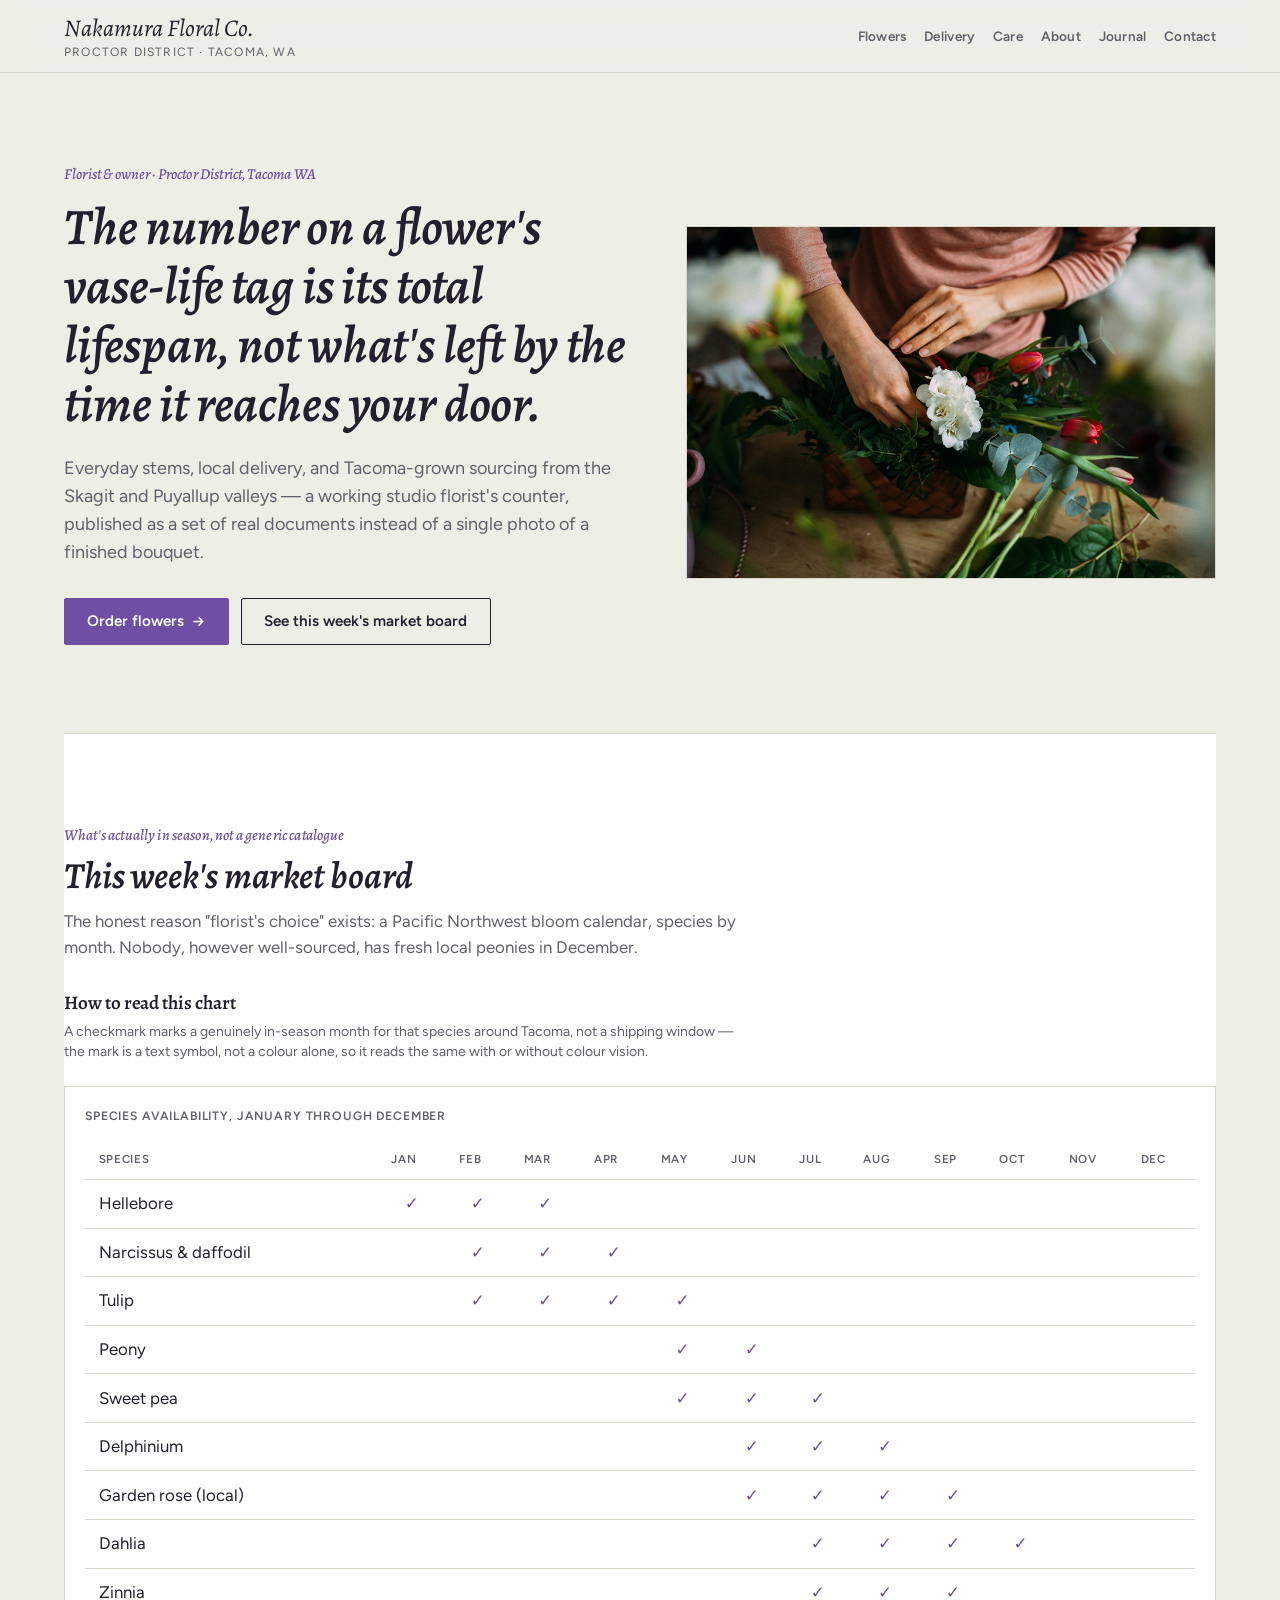
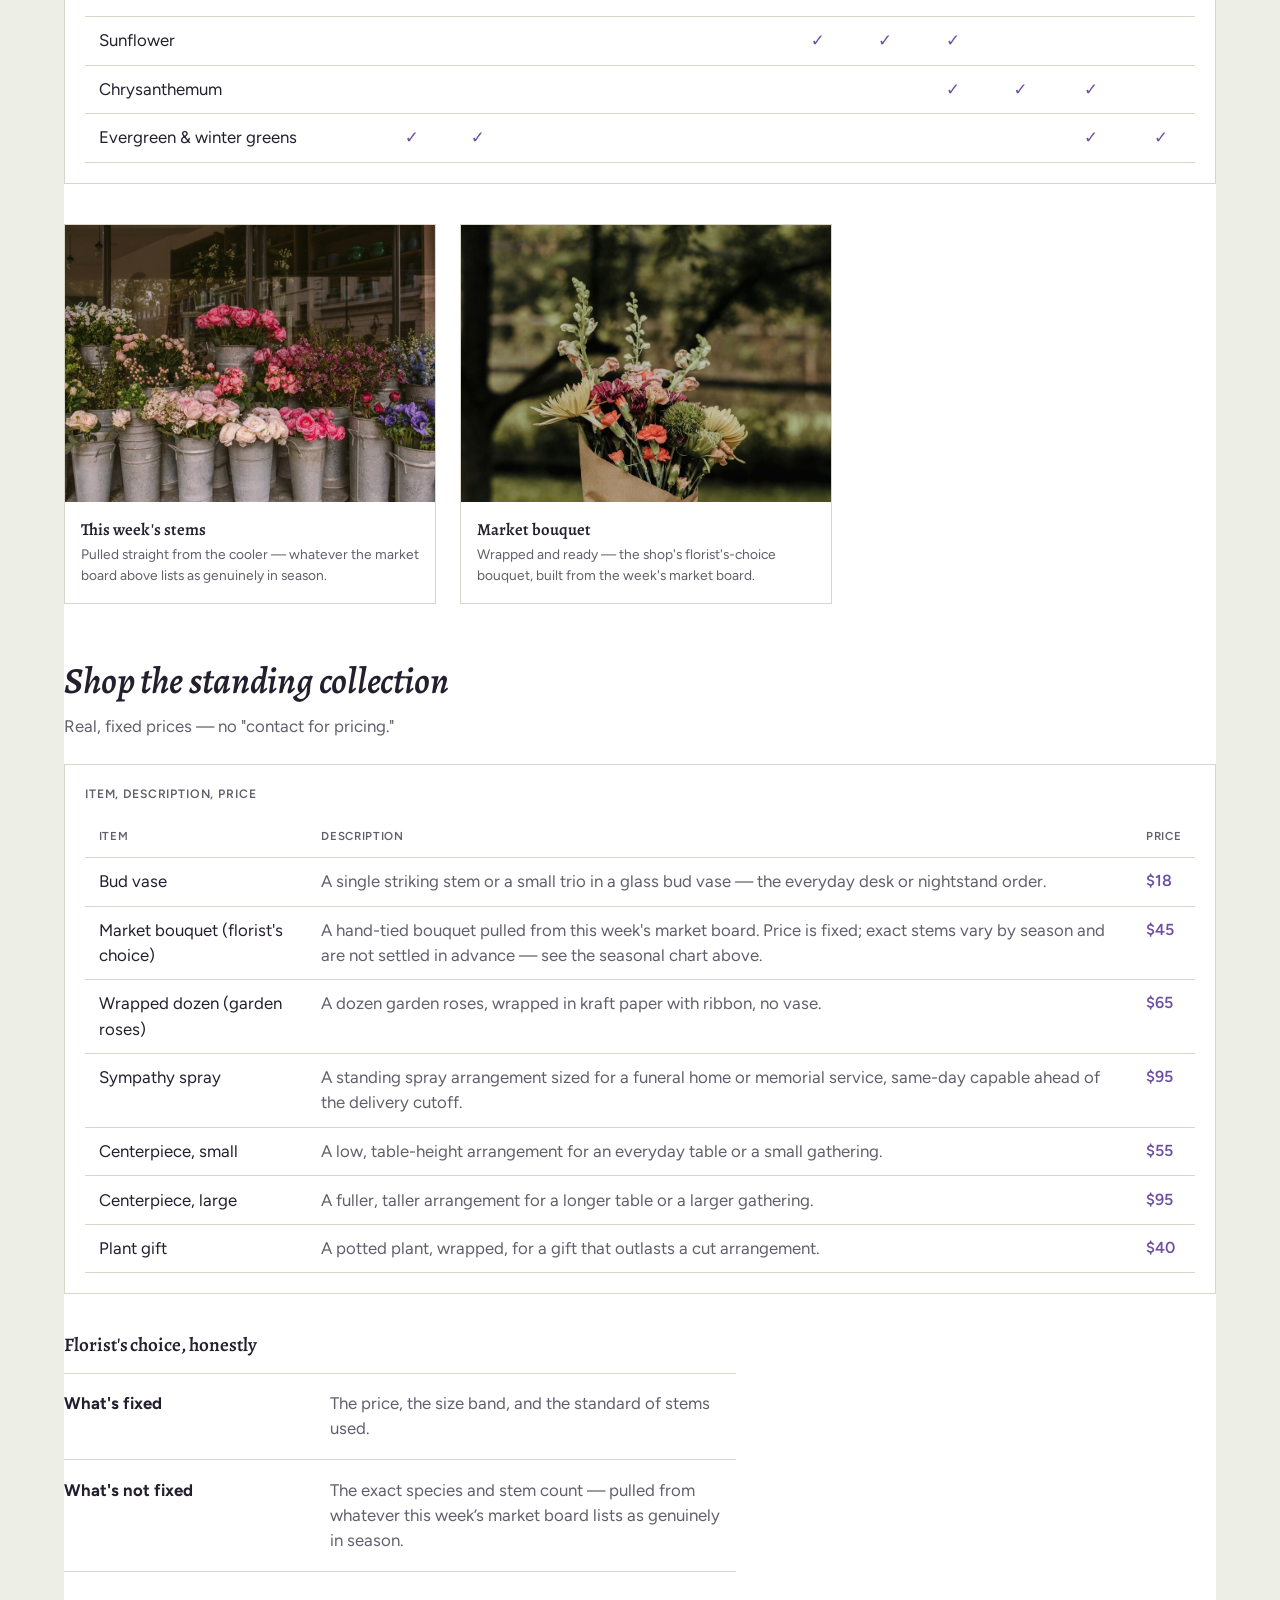
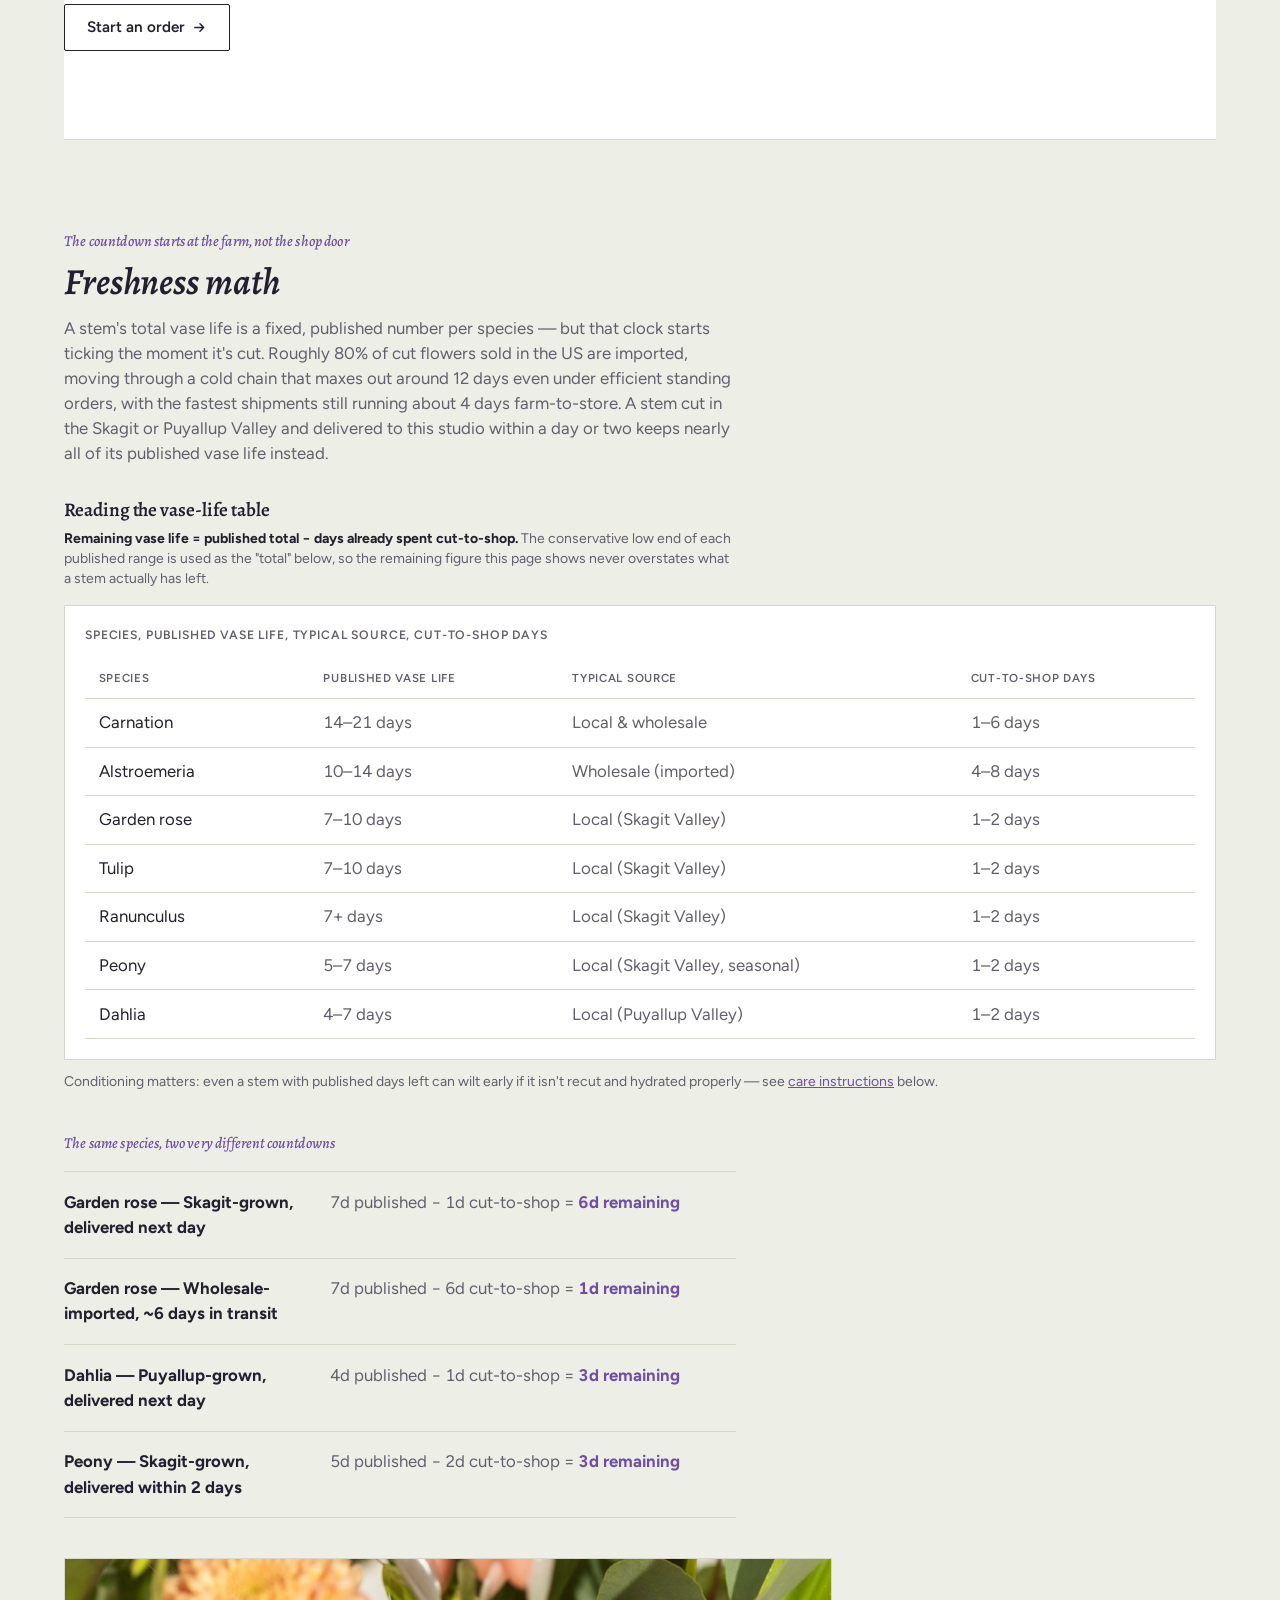
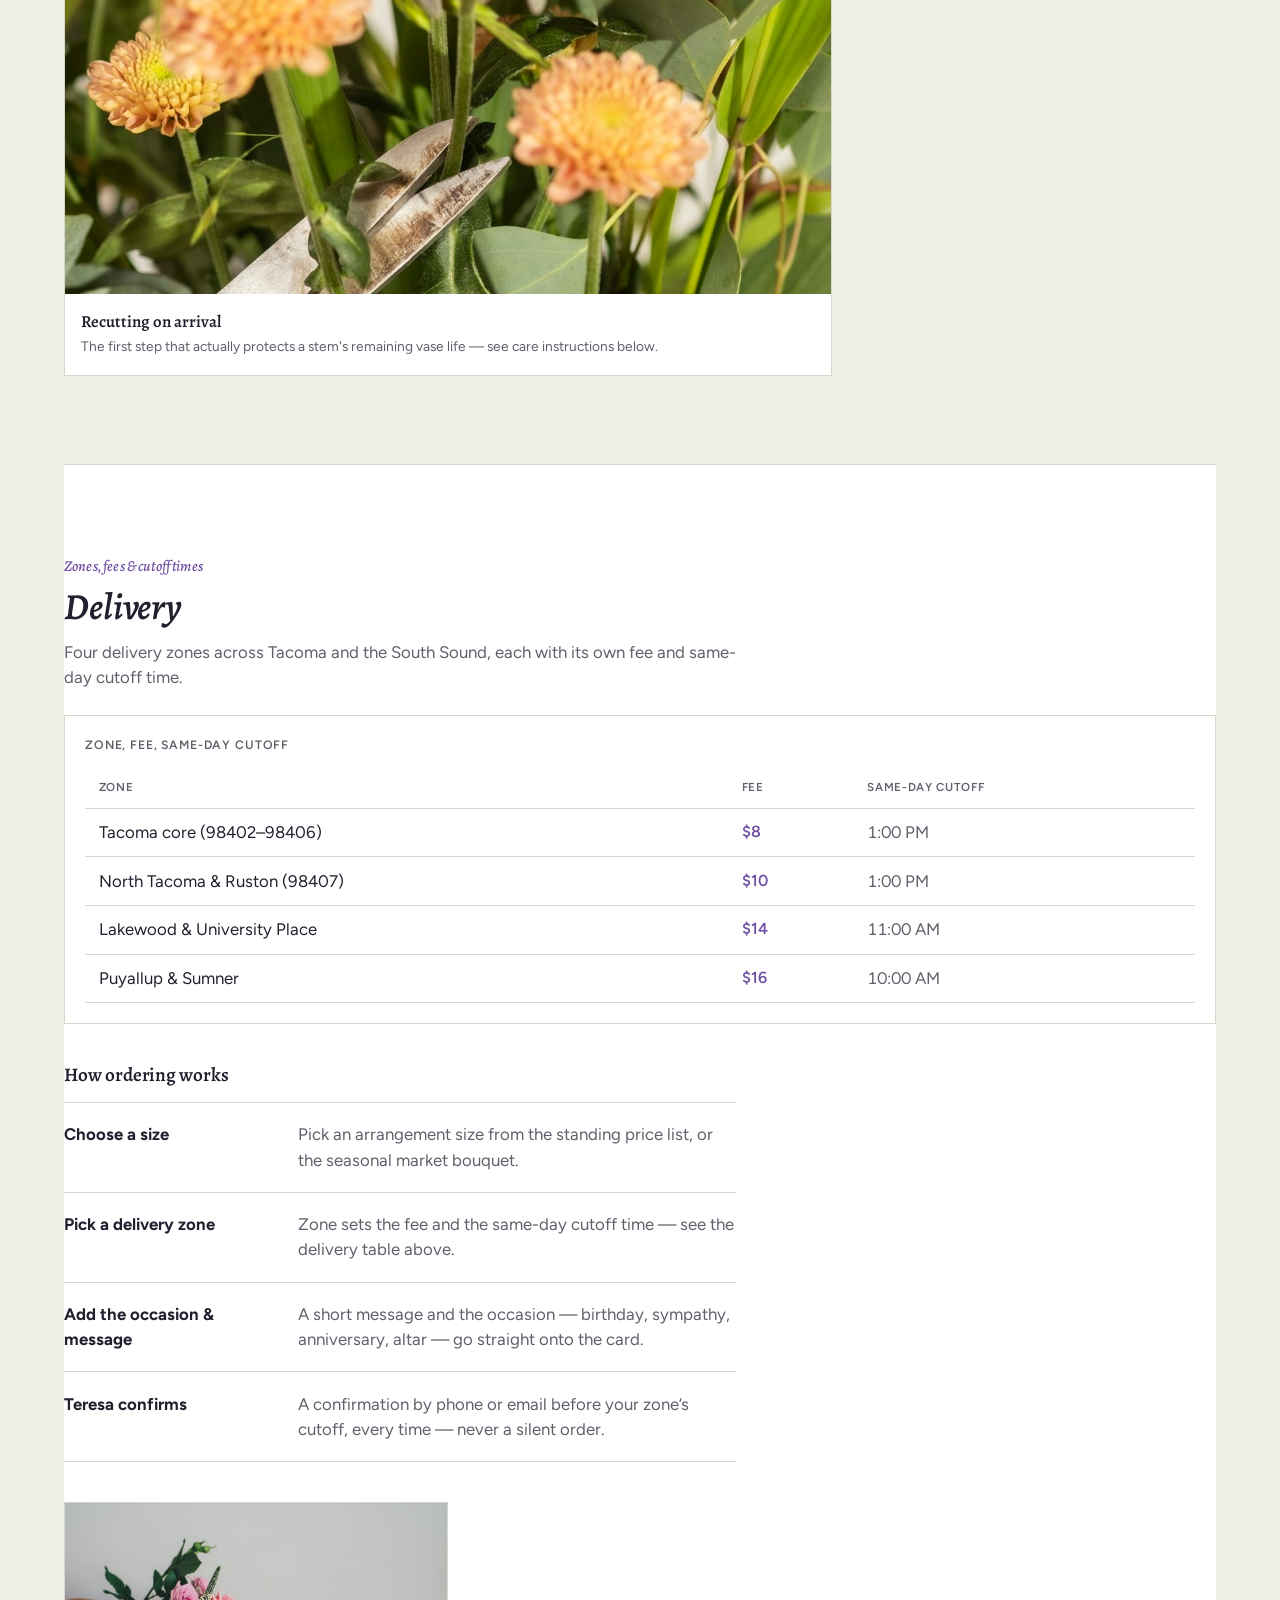
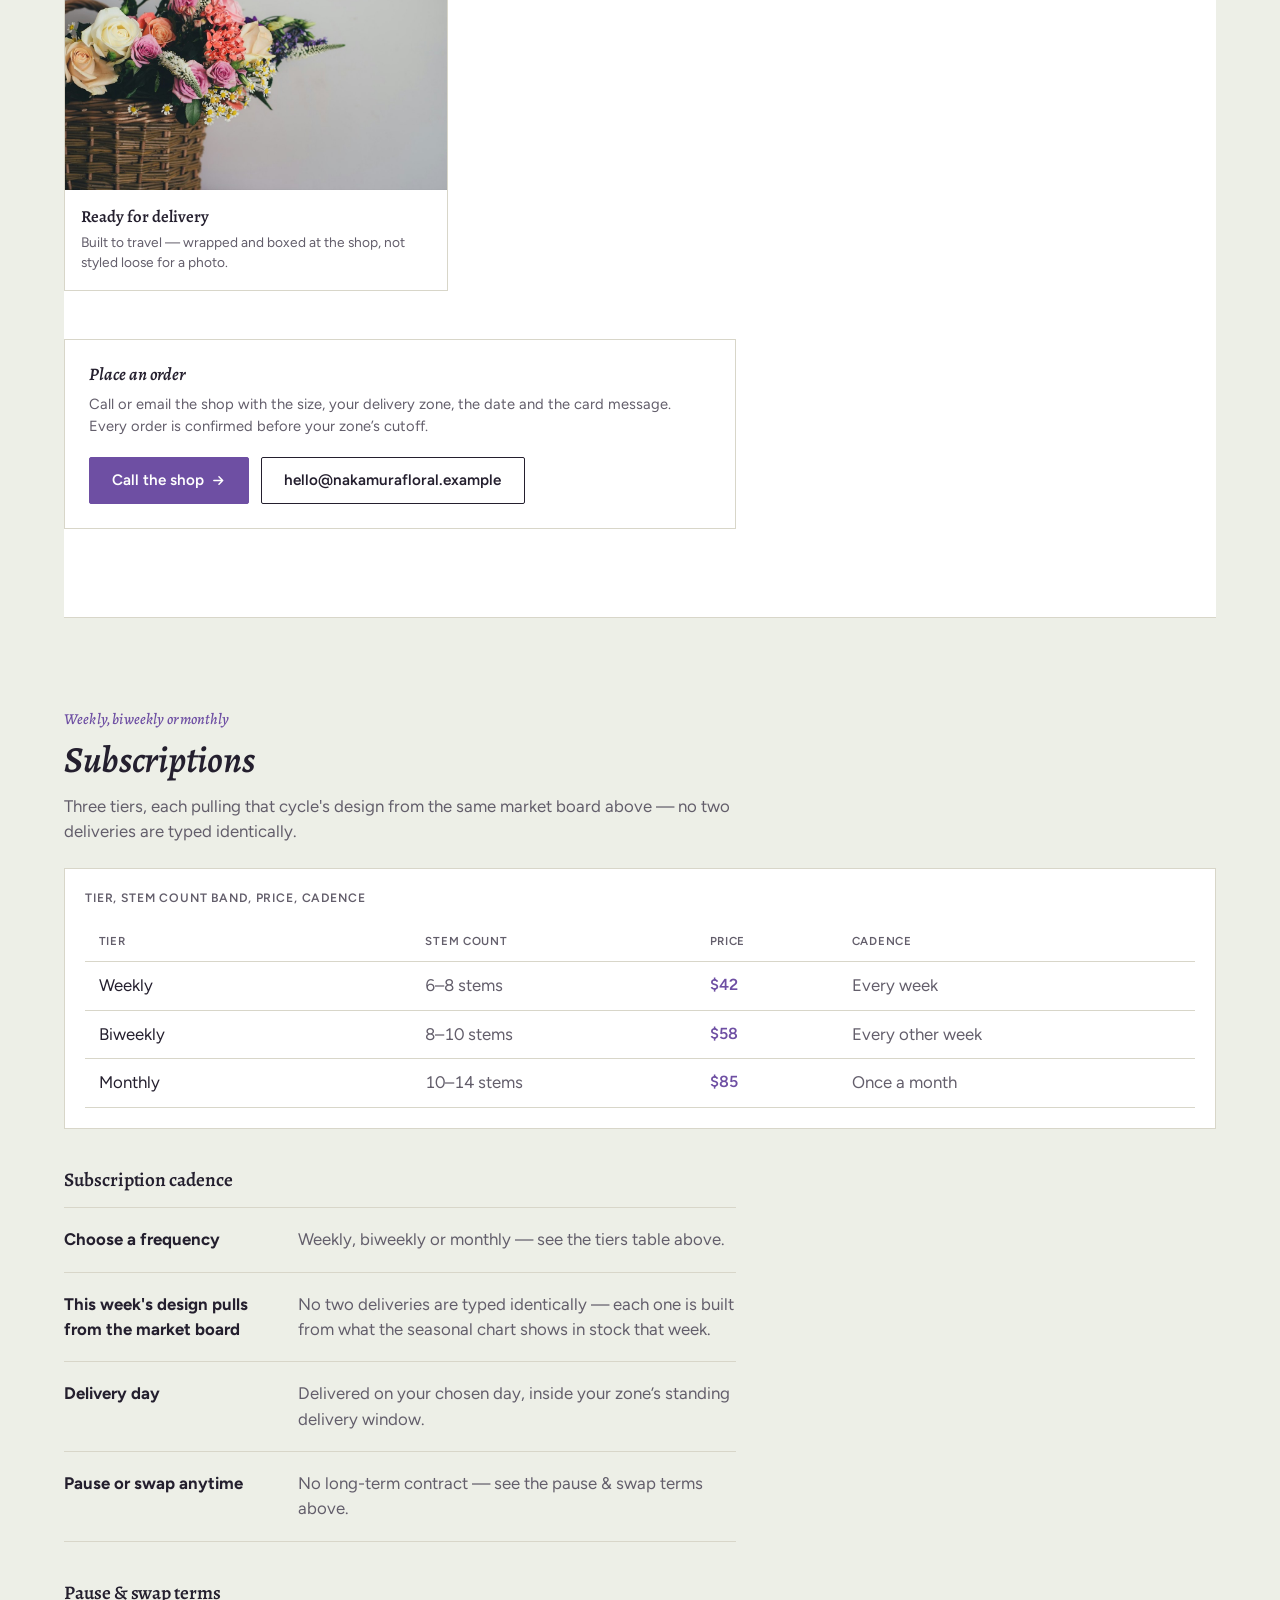
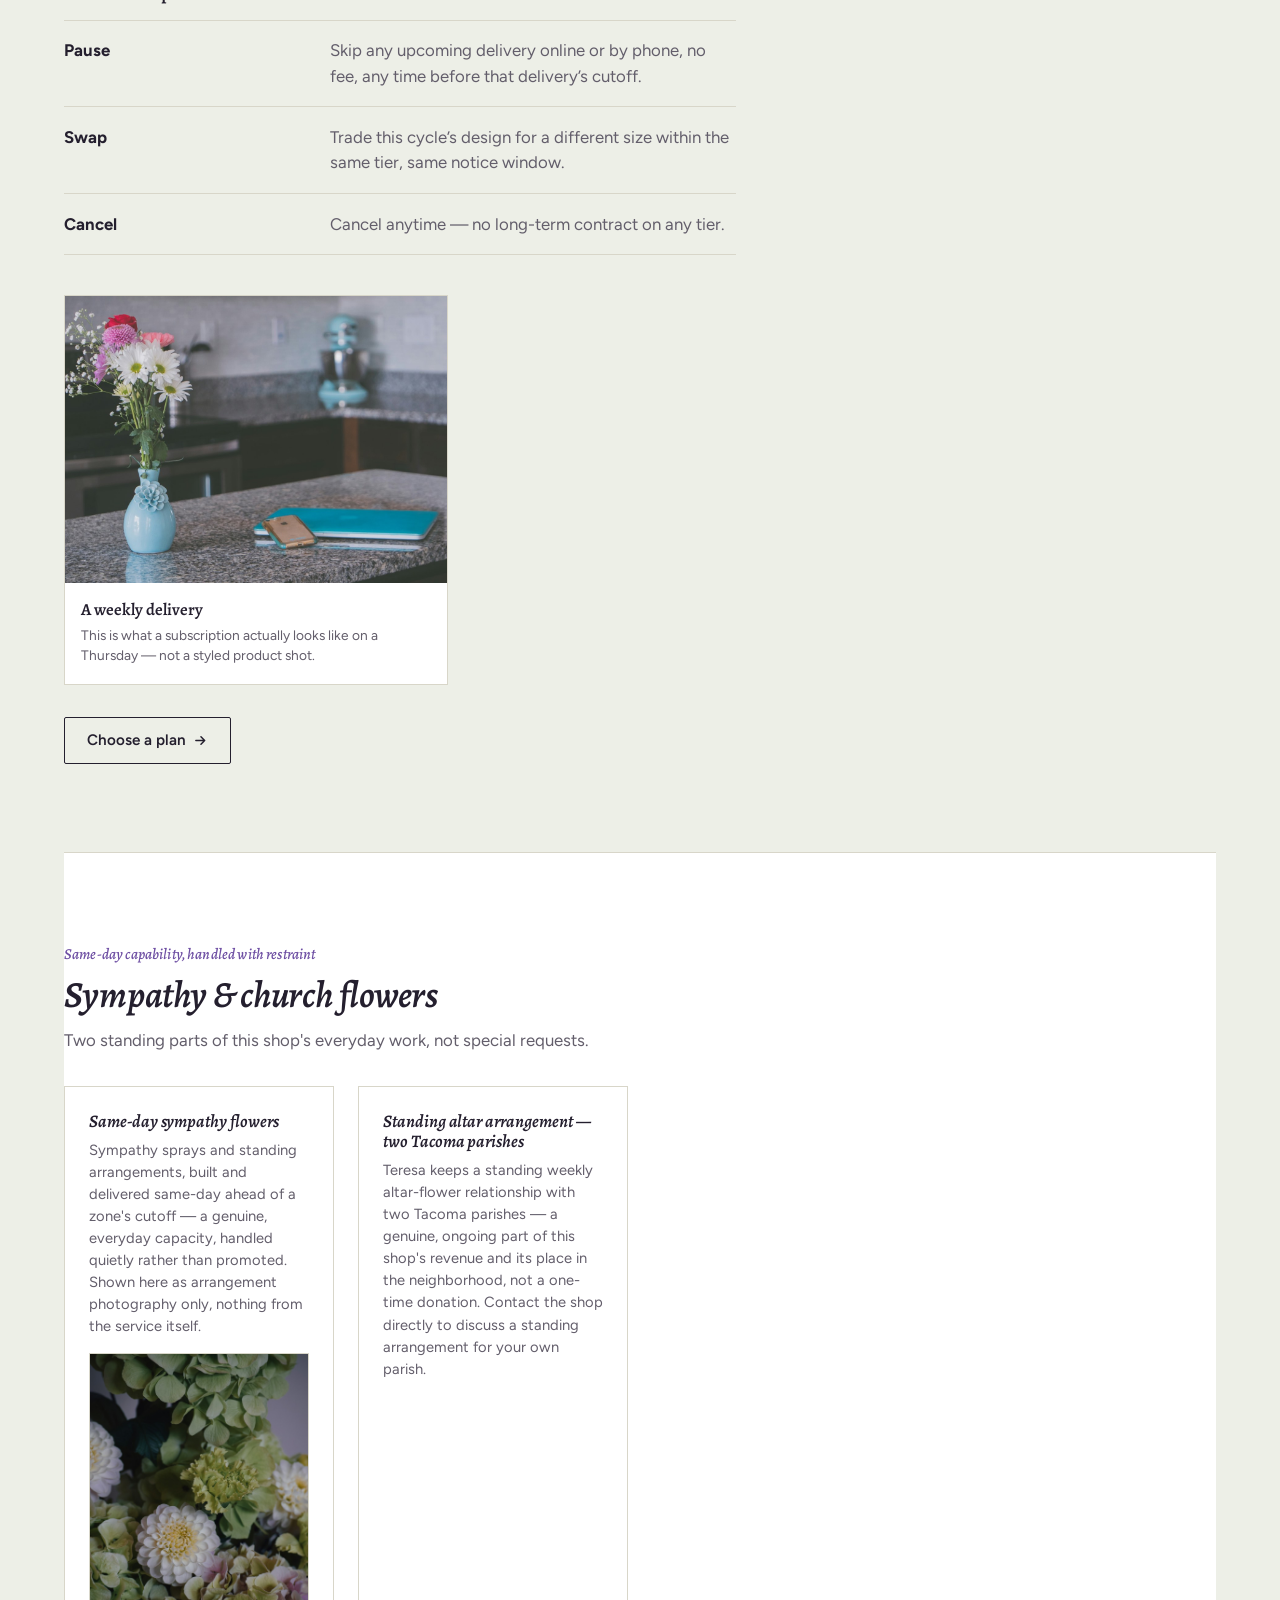
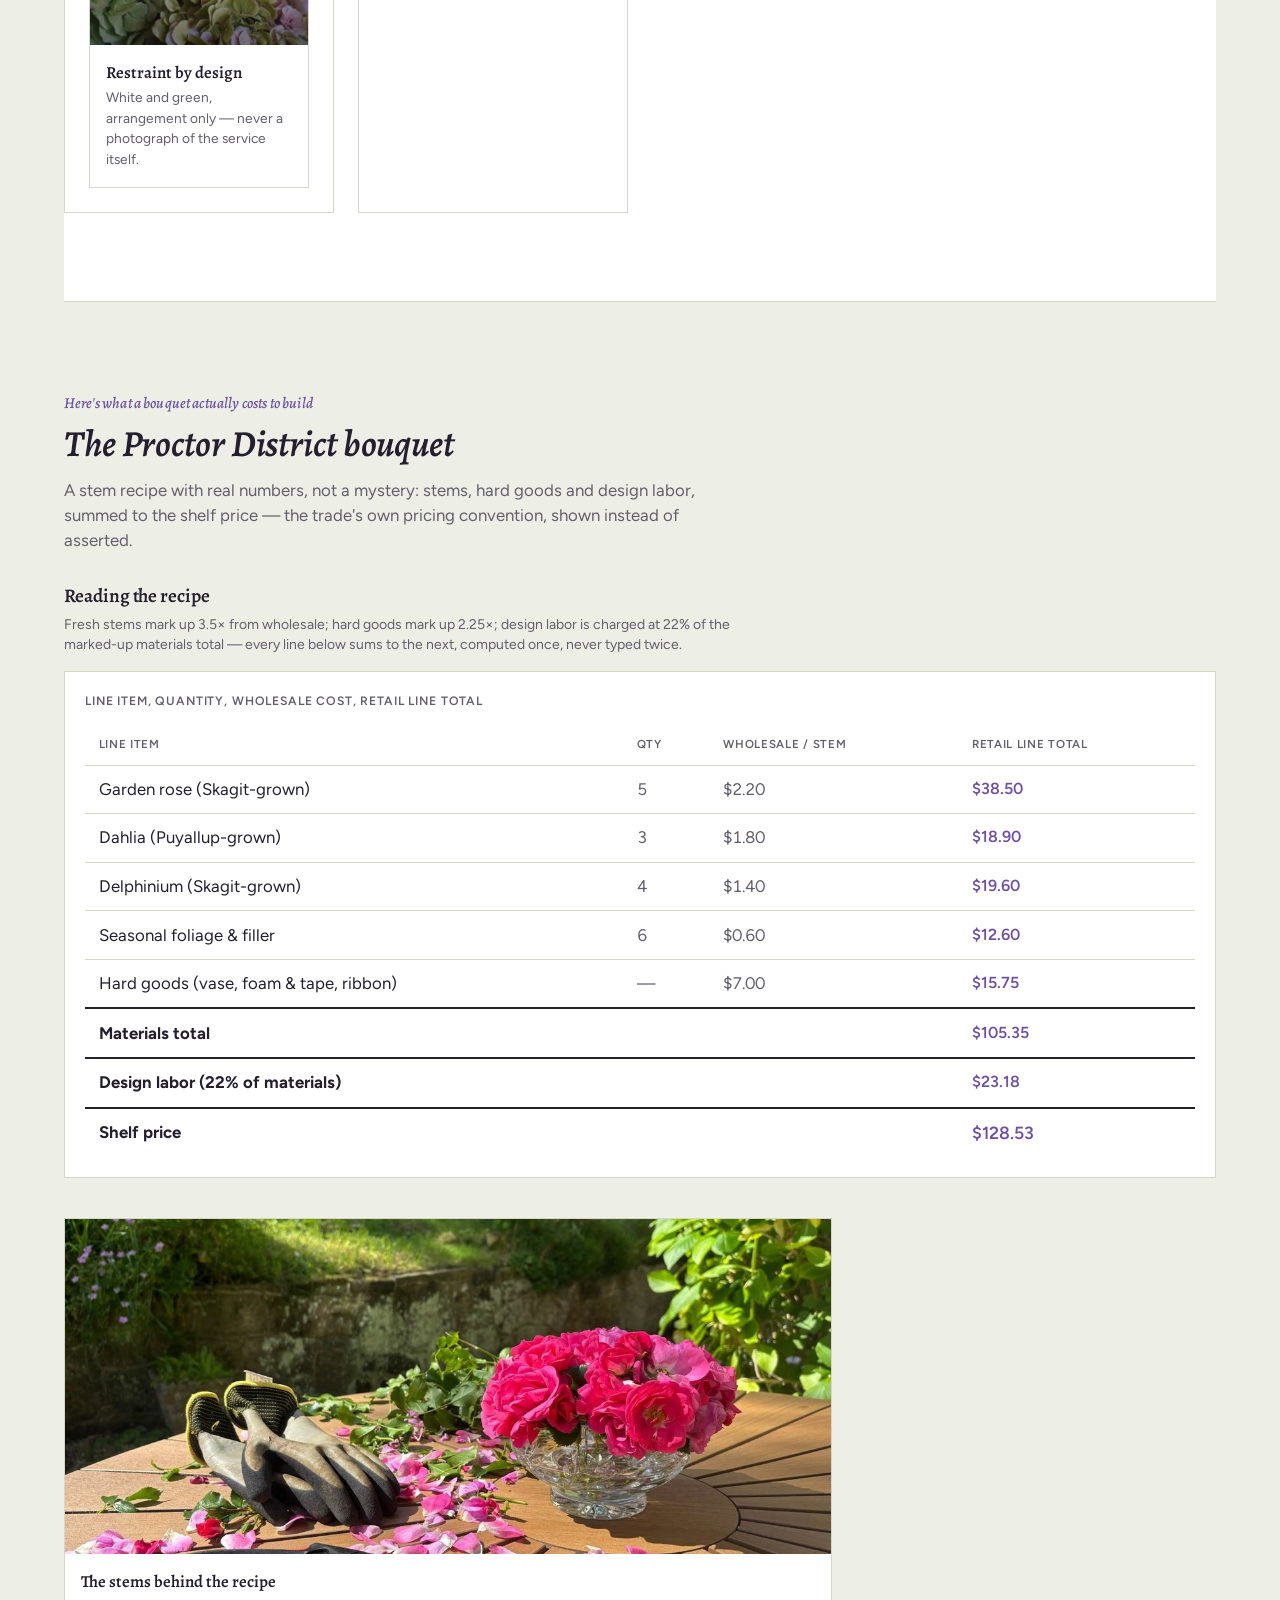
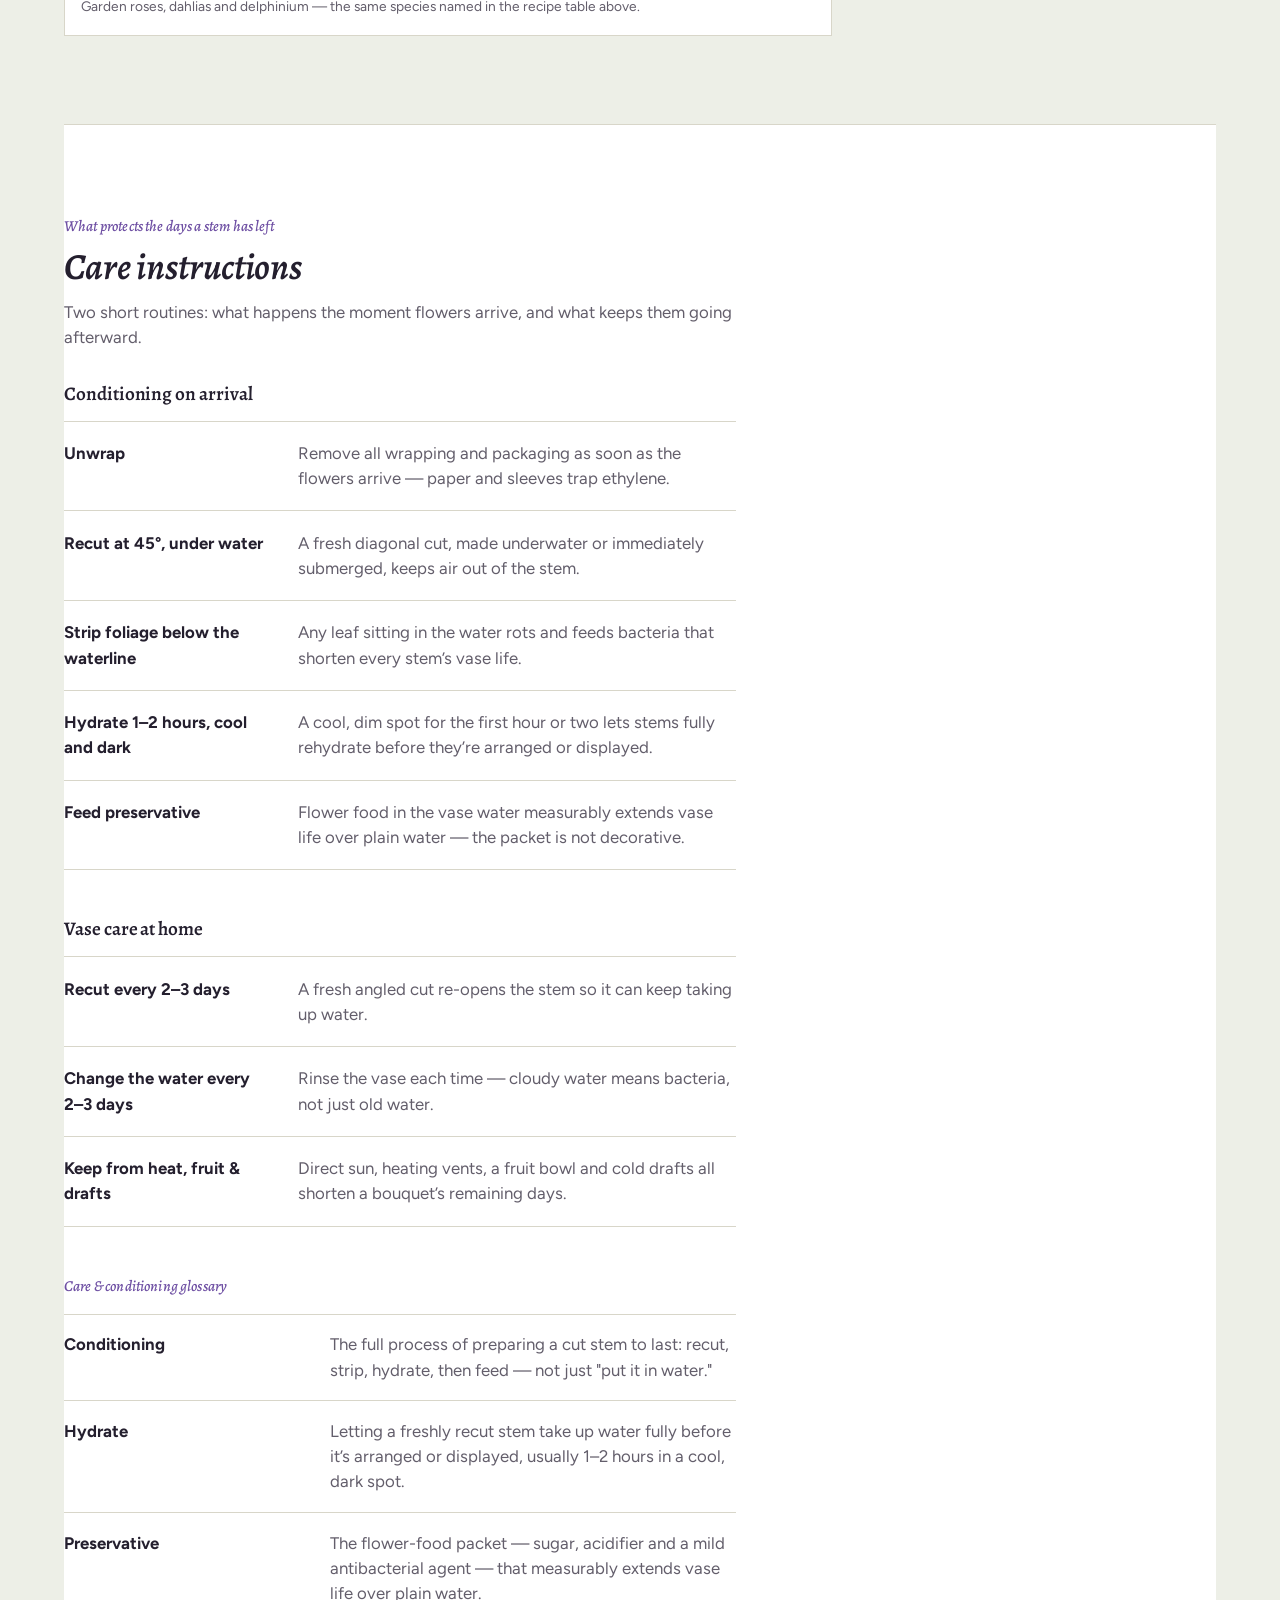
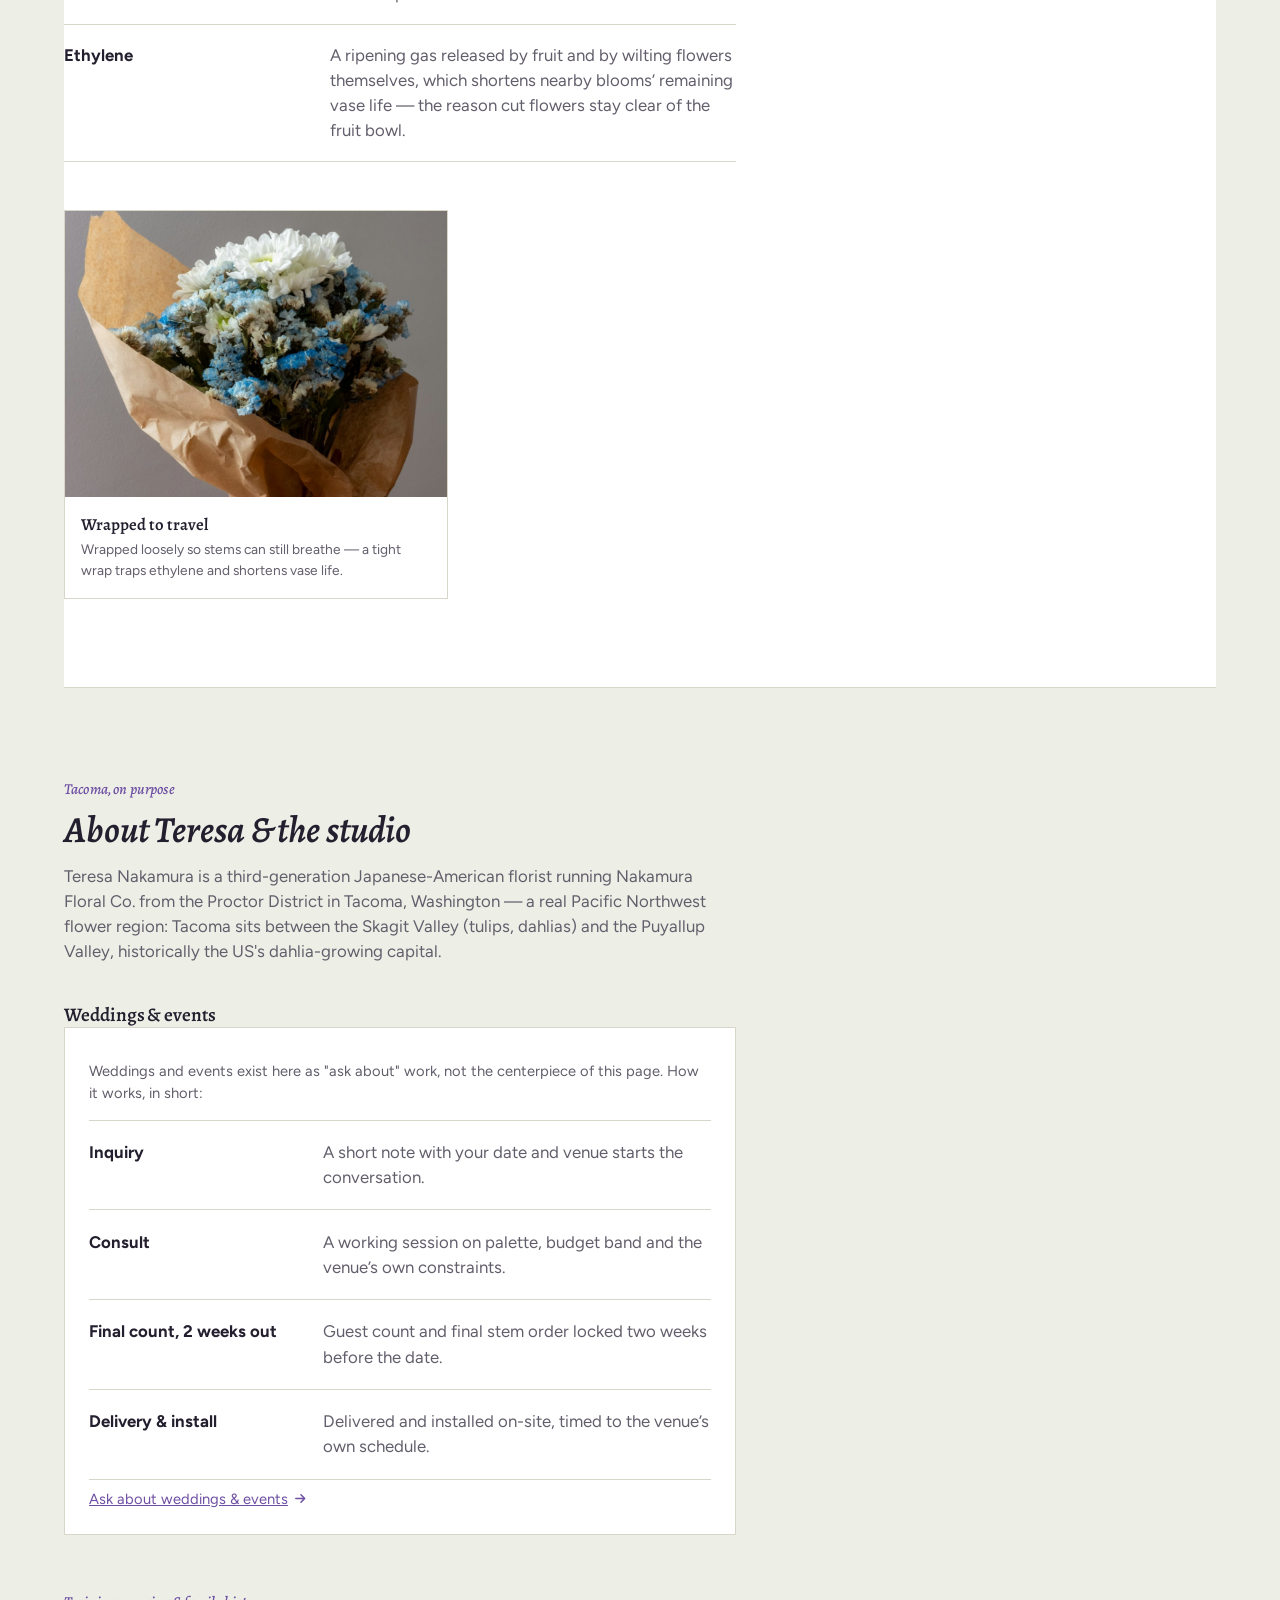
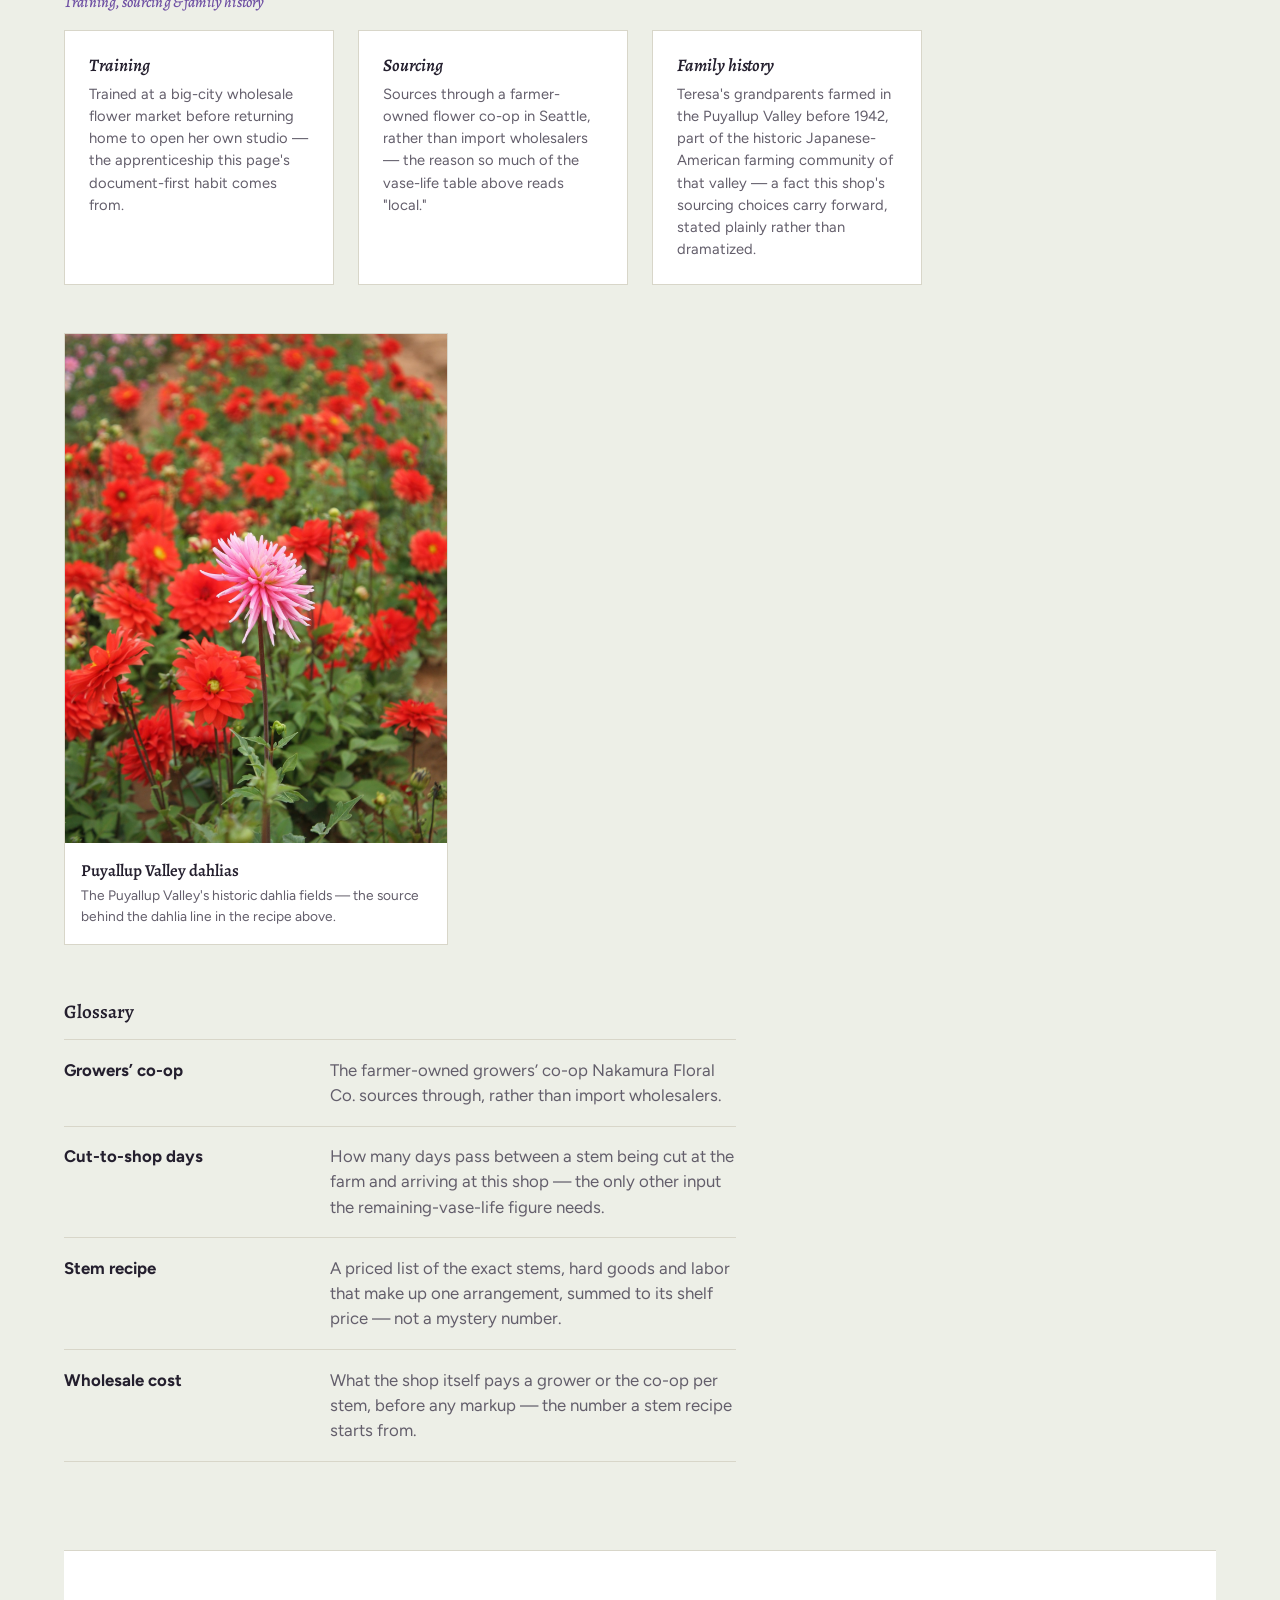
==== index.html @ 95a03342 "Hand-Tied HTML edition 1.0.0 Co-Authored-By: Claude Sonnet 5.5 <noreply@anthropic.com> Claude-Sessio" ====
<!DOCTYPE html><html lang="en"> <head><meta charset="utf-8"><meta name="viewport" content="width=device-width, initial-scale=1, viewport-fit=cover"><meta name="theme-color" content="#241F2E"><title>Nakamura Floral Co. — everyday florist, Proctor District, Tacoma WA</title><meta name="description" content="A Tacoma florist publishing the vase-life math and the stem-recipe pricing most shops keep behind the counter — market bouquets, subscriptions, sympathy and same-day local delivery. Skagit &#38; Puyallup grown."><link rel="canonical" href="https://example.com/"><meta name="robots" content="index, follow"><meta name="author" content="Teresa Nakamura"><!-- Open Graph --><meta property="og:title" content="Nakamura Floral Co. — everyday florist, Proctor District, Tacoma WA"><meta property="og:description" content="A Tacoma florist publishing the vase-life math and the stem-recipe pricing most shops keep behind the counter — market bouquets, subscriptions, sympathy and same-day local delivery. Skagit &#38; Puyallup grown."><meta property="og:url" content="https://example.com/"><meta property="og:type" content="website"><meta property="og:site_name" content="Nakamura Floral Co."><meta property="og:locale" content="en_US"><meta property="og:image" content="https://example.com/og-image.png"><meta property="og:image:type" content="image/png"><meta property="og:image:width" content="1200"><meta property="og:image:height" content="630"><meta property="og:image:alt" content="Nakamura Floral Co. — the vase-life math and stem-recipe pricing behind a real bouquet."><!-- Twitter / X --><meta name="twitter:card" content="summary_large_image"><meta name="twitter:title" content="Nakamura Floral Co. — everyday florist, Proctor District, Tacoma WA"><meta name="twitter:description" content="A Tacoma florist publishing the vase-life math and the stem-recipe pricing most shops keep behind the counter — market bouquets, subscriptions, sympathy and same-day local delivery. Skagit &#38; Puyallup grown."><meta name="twitter:image" content="https://example.com/og-image.png"><meta name="twitter:image:alt" content="Nakamura Floral Co. — the vase-life math and stem-recipe pricing behind a real bouquet."><link rel="icon" href="./favicon.svg" type="image/svg+xml"><link rel="alternate icon" href="./favicon.ico"><link rel="apple-touch-icon" href="./favicon.svg"><script type="application/ld+json">{"@context":"https://schema.org","@type":"WebSite","url":"https://example.com/","name":"Nakamura Floral Co.","description":"A Tacoma florist publishing the vase-life math and the stem-recipe pricing most shops keep behind the counter — market bouquets, subscriptions, sympathy and same-day local delivery. Skagit & Puyallup grown."}</script><script type="application/ld+json">{"@context":"https://schema.org","@type":"Florist","name":"Nakamura Floral Co.","image":"https://example.com/images/hero-florist-arranging-flowers.jpg","url":"https://example.com/","telephone":"(253) 555-0148","email":"hello@nakamurafloral.example","address":{"@type":"PostalAddress","streetAddress":"2451 N Proctor St","addressLocality":"Tacoma","addressRegion":"WA","postalCode":"98407","addressCountry":"US"},"geo":{"@type":"GeoCoordinates","latitude":47.2879,"longitude":-122.489},"openingHoursSpecification":[{"@type":"OpeningHoursSpecification","dayOfWeek":["Tuesday","Wednesday","Thursday","Friday"],"opens":"09:00","closes":"18:00"},{"@type":"OpeningHoursSpecification","dayOfWeek":["Saturday"],"opens":"09:00","closes":"16:00"}]}</script><!-- The home page adds Florist + Product/Offer + Service schema here. --><script type="application/ld+json">{"@context":"https://schema.org","@type":"Product","name":"Bud vase","description":"A single striking stem or a small trio in a glass bud vase — the everyday desk or nightstand order.","offers":{"@type":"Offer","price":"18.00","priceCurrency":"USD","availability":"https://schema.org/InStock","seller":{"@type":"Florist","name":"Nakamura Floral Co."}}}</script><script type="application/ld+json">{"@context":"https://schema.org","@type":"Product","name":"Market bouquet (florist's choice)","description":"A hand-tied bouquet pulled from this week's market board. Price is fixed; exact stems vary by season and are not settled in advance — see the seasonal chart above.","offers":{"@type":"Offer","price":"45.00","priceCurrency":"USD","availability":"https://schema.org/InStock","seller":{"@type":"Florist","name":"Nakamura Floral Co."}}}</script><script type="application/ld+json">{"@context":"https://schema.org","@type":"Product","name":"Wrapped dozen (garden roses)","description":"A dozen garden roses, wrapped in kraft paper with ribbon, no vase.","offers":{"@type":"Offer","price":"65.00","priceCurrency":"USD","availability":"https://schema.org/InStock","seller":{"@type":"Florist","name":"Nakamura Floral Co."}}}</script><script type="application/ld+json">{"@context":"https://schema.org","@type":"Product","name":"Sympathy spray","description":"A standing spray arrangement sized for a funeral home or memorial service, same-day capable ahead of the delivery cutoff.","offers":{"@type":"Offer","price":"95.00","priceCurrency":"USD","availability":"https://schema.org/InStock","seller":{"@type":"Florist","name":"Nakamura Floral Co."}}}</script><script type="application/ld+json">{"@context":"https://schema.org","@type":"Product","name":"Centerpiece, small","description":"A low, table-height arrangement for an everyday table or a small gathering.","offers":{"@type":"Offer","price":"55.00","priceCurrency":"USD","availability":"https://schema.org/InStock","seller":{"@type":"Florist","name":"Nakamura Floral Co."}}}</script><script type="application/ld+json">{"@context":"https://schema.org","@type":"Product","name":"Centerpiece, large","description":"A fuller, taller arrangement for a longer table or a larger gathering.","offers":{"@type":"Offer","price":"95.00","priceCurrency":"USD","availability":"https://schema.org/InStock","seller":{"@type":"Florist","name":"Nakamura Floral Co."}}}</script><script type="application/ld+json">{"@context":"https://schema.org","@type":"Product","name":"Plant gift","description":"A potted plant, wrapped, for a gift that outlasts a cut arrangement.","offers":{"@type":"Offer","price":"40.00","priceCurrency":"USD","availability":"https://schema.org/InStock","seller":{"@type":"Florist","name":"Nakamura Floral Co."}}}</script><script type="application/ld+json">{"@context":"https://schema.org","@type":"Service","serviceType":"Wedding & event floral design","provider":{"@type":"Florist","name":"Nakamura Floral Co."},"areaServed":"Tacoma, Washington and the South Puget Sound","description":"Wedding and event floral design — inquiry, consult, final count and delivery/install. Price follows guest count, venue and season, set only after a consult; no fixed price is quoted here."}</script> <link rel="stylesheet" href="./assets/index.B2CGCdeV.css"></head> <body class="min-h-screen flex flex-col antialiased"> <a href="#main-content" class="skip-link">Skip to content</a> <header class="site-header"> <div class="container-x py-3 flex items-center justify-between gap-4"> <a href="./index.html" class="brand flex flex-col leading-tight"> <span class="text-xl sm:text-2xl" style="font-family: var(--font-display); font-style: italic; color: var(--color-text);">Nakamura Floral Co.</span> <span class="text-xs tracking-widest uppercase" style="font-family: var(--font-body); color: var(--color-text-muted);">Proctor District &middot; Tacoma, WA</span> </a> <nav class="primary-nav" aria-label="Primary"> <a href="./index.html#market">Flowers</a><a href="./index.html#delivery">Delivery</a><a href="./index.html#freshness">Care</a><a href="./index.html#about">About</a><a href="./journal/index.html">Journal</a><a href="./contact/index.html">Contact</a> </nav> <details class="mobile-menu"> <summary aria-label="Menu">Menu</summary> <nav aria-label="Mobile"> <a href="./index.html#market">Flowers</a><a href="./index.html#delivery">Delivery</a><a href="./index.html#freshness">Care</a><a href="./index.html#about">About</a><a href="./journal/index.html">Journal</a><a href="./contact/index.html">Contact</a> </nav> </details> </div> </header> <main id="main-content" class="flex-1" tabindex="-1">   <div class="container-x"> <!-- ── Hero ─────────────────────────────────────────────────────────── --> <section id="hero" class="section-gap hero-grid"> <div> <p class="eyebrow">Florist &amp; owner &middot; Proctor District, Tacoma WA</p> <h1 class="mt-3" style="font-size: clamp(2rem, 4.2vw, 3.2rem); font-style: italic;">The number on a flower&#39;s vase-life tag is its total lifespan, not what&#39;s left by the time it reaches your door.</h1> <p class="mt-5 max-w-2xl text-lg" style="color: var(--color-text-muted);">
Everyday stems, local delivery, and Tacoma-grown sourcing from the Skagit and Puyallup valleys — a
          working studio florist's counter, published as a set of real documents instead of a single photo of a
          finished bouquet.
</p> <div class="mt-8 flex flex-wrap gap-3"> <a href="#order-request" class="btn btn-primary">Order flowers <svg width="13" height="13" viewBox="0 0 14 14" fill="none" aria-hidden="true" class="inline-block"> <path d="M2 7h9.5M7.5 3l4 4-4 4" stroke="currentColor" stroke-width="1.6" stroke-linecap="round" stroke-linejoin="round"></path> </svg></a> <a href="#market" class="btn btn-secondary">See this week's market board</a> </div> </div> <img src="./images/hero-florist-arranging-flowers.jpg" alt="A florist's hands arranging a loose bouquet of white blooms, red tulips and eucalyptus stems at a workbench" width="1600" height="1067" loading="eager" fetchpriority="high" decoding="async" class="hero-image"> </section> <!-- ── This week's market board + Shop the standing collection ───────── --> <section id="market" class="section-gap" style="background: var(--color-surface); border-top: 1px solid var(--color-border); border-bottom: 1px solid var(--color-border);"> <p class="eyebrow">What's actually in season, not a generic catalogue</p> <h2 class="mt-2" style="font-size: clamp(1.6rem, 3vw, 2.3rem); font-style: italic;">This week's market board</h2> <p class="mt-3 max-w-2xl" style="color: var(--color-text-muted);">
The honest reason "florist's choice" exists: a Pacific Northwest bloom calendar, species by month. Nobody,
        however well-sourced, has fresh local peonies in December.
</p> <h3 class="mt-8" style="font-size: 1.2rem;">How to read this chart</h3> <p class="mt-2 max-w-2xl text-sm" style="color: var(--color-text-muted);">
A checkmark marks a genuinely in-season month for that species around Tacoma, not a shipping window — the
        mark is a text symbol, not a colour alone, so it reads the same with or without colour vision.
</p> <div class="mt-6 table-scroll" tabindex="0" role="region" aria-label="Seasonal availability by month, scrollable"> <table class="spec"> <caption>Species availability, January through December</caption> <thead> <tr> <th scope="col">Species</th> <th scope="col">Jan</th><th scope="col">Feb</th><th scope="col">Mar</th><th scope="col">Apr</th><th scope="col">May</th><th scope="col">Jun</th><th scope="col">Jul</th><th scope="col">Aug</th><th scope="col">Sep</th><th scope="col">Oct</th><th scope="col">Nov</th><th scope="col">Dec</th> </tr> </thead> <tbody> <tr> <th scope="row">Hellebore</th> <td class="avail"><span aria-label="In season">&#10003;</span></td><td class="avail"><span aria-label="In season">&#10003;</span></td><td class="avail"><span aria-label="In season">&#10003;</span></td><td class="avail"></td><td class="avail"></td><td class="avail"></td><td class="avail"></td><td class="avail"></td><td class="avail"></td><td class="avail"></td><td class="avail"></td><td class="avail"></td> </tr><tr> <th scope="row">Narcissus &amp; daffodil</th> <td class="avail"></td><td class="avail"><span aria-label="In season">&#10003;</span></td><td class="avail"><span aria-label="In season">&#10003;</span></td><td class="avail"><span aria-label="In season">&#10003;</span></td><td class="avail"></td><td class="avail"></td><td class="avail"></td><td class="avail"></td><td class="avail"></td><td class="avail"></td><td class="avail"></td><td class="avail"></td> </tr><tr> <th scope="row">Tulip</th> <td class="avail"></td><td class="avail"><span aria-label="In season">&#10003;</span></td><td class="avail"><span aria-label="In season">&#10003;</span></td><td class="avail"><span aria-label="In season">&#10003;</span></td><td class="avail"><span aria-label="In season">&#10003;</span></td><td class="avail"></td><td class="avail"></td><td class="avail"></td><td class="avail"></td><td class="avail"></td><td class="avail"></td><td class="avail"></td> </tr><tr> <th scope="row">Peony</th> <td class="avail"></td><td class="avail"></td><td class="avail"></td><td class="avail"></td><td class="avail"><span aria-label="In season">&#10003;</span></td><td class="avail"><span aria-label="In season">&#10003;</span></td><td class="avail"></td><td class="avail"></td><td class="avail"></td><td class="avail"></td><td class="avail"></td><td class="avail"></td> </tr><tr> <th scope="row">Sweet pea</th> <td class="avail"></td><td class="avail"></td><td class="avail"></td><td class="avail"></td><td class="avail"><span aria-label="In season">&#10003;</span></td><td class="avail"><span aria-label="In season">&#10003;</span></td><td class="avail"><span aria-label="In season">&#10003;</span></td><td class="avail"></td><td class="avail"></td><td class="avail"></td><td class="avail"></td><td class="avail"></td> </tr><tr> <th scope="row">Delphinium</th> <td class="avail"></td><td class="avail"></td><td class="avail"></td><td class="avail"></td><td class="avail"></td><td class="avail"><span aria-label="In season">&#10003;</span></td><td class="avail"><span aria-label="In season">&#10003;</span></td><td class="avail"><span aria-label="In season">&#10003;</span></td><td class="avail"></td><td class="avail"></td><td class="avail"></td><td class="avail"></td> </tr><tr> <th scope="row">Garden rose (local)</th> <td class="avail"></td><td class="avail"></td><td class="avail"></td><td class="avail"></td><td class="avail"></td><td class="avail"><span aria-label="In season">&#10003;</span></td><td class="avail"><span aria-label="In season">&#10003;</span></td><td class="avail"><span aria-label="In season">&#10003;</span></td><td class="avail"><span aria-label="In season">&#10003;</span></td><td class="avail"></td><td class="avail"></td><td class="avail"></td> </tr><tr> <th scope="row">Dahlia</th> <td class="avail"></td><td class="avail"></td><td class="avail"></td><td class="avail"></td><td class="avail"></td><td class="avail"></td><td class="avail"><span aria-label="In season">&#10003;</span></td><td class="avail"><span aria-label="In season">&#10003;</span></td><td class="avail"><span aria-label="In season">&#10003;</span></td><td class="avail"><span aria-label="In season">&#10003;</span></td><td class="avail"></td><td class="avail"></td> </tr><tr> <th scope="row">Zinnia</th> <td class="avail"></td><td class="avail"></td><td class="avail"></td><td class="avail"></td><td class="avail"></td><td class="avail"></td><td class="avail"><span aria-label="In season">&#10003;</span></td><td class="avail"><span aria-label="In season">&#10003;</span></td><td class="avail"><span aria-label="In season">&#10003;</span></td><td class="avail"></td><td class="avail"></td><td class="avail"></td> </tr><tr> <th scope="row">Sunflower</th> <td class="avail"></td><td class="avail"></td><td class="avail"></td><td class="avail"></td><td class="avail"></td><td class="avail"></td><td class="avail"><span aria-label="In season">&#10003;</span></td><td class="avail"><span aria-label="In season">&#10003;</span></td><td class="avail"><span aria-label="In season">&#10003;</span></td><td class="avail"></td><td class="avail"></td><td class="avail"></td> </tr><tr> <th scope="row">Chrysanthemum</th> <td class="avail"></td><td class="avail"></td><td class="avail"></td><td class="avail"></td><td class="avail"></td><td class="avail"></td><td class="avail"></td><td class="avail"></td><td class="avail"><span aria-label="In season">&#10003;</span></td><td class="avail"><span aria-label="In season">&#10003;</span></td><td class="avail"><span aria-label="In season">&#10003;</span></td><td class="avail"></td> </tr><tr> <th scope="row">Evergreen &amp; winter greens</th> <td class="avail"><span aria-label="In season">&#10003;</span></td><td class="avail"><span aria-label="In season">&#10003;</span></td><td class="avail"></td><td class="avail"></td><td class="avail"></td><td class="avail"></td><td class="avail"></td><td class="avail"></td><td class="avail"></td><td class="avail"></td><td class="avail"><span aria-label="In season">&#10003;</span></td><td class="avail"><span aria-label="In season">&#10003;</span></td> </tr> </tbody> </table> </div> <div class="mt-10 figure-grid max-w-3xl"> <figure class="doc-figure"> <img src="./images/bucket-pink-stems.jpg" alt="Galvanized buckets of pink roses, ranunculus and other cut stems in a flower shop window" width="640" height="480" loading="lazy" fetchpriority="auto" decoding="async"> <figcaption> <strong>This week&#39;s stems</strong> Pulled straight from the cooler — whatever the market board above lists as genuinely in season. </figcaption> </figure> <figure class="doc-figure"> <img src="./images/market-bouquet-wrapped.jpg" alt="A hand-tied bouquet of snapdragons, chrysanthemums and carnations wrapped in kraft paper" width="640" height="480" loading="lazy" fetchpriority="auto" decoding="async"> <figcaption> <strong>Market bouquet</strong> Wrapped and ready — the shop&#39;s florist&#39;s-choice bouquet, built from the week&#39;s market board. </figcaption> </figure> </div> <h2 class="mt-14" style="font-size: clamp(1.6rem, 3vw, 2.3rem); font-style: italic;">Shop the standing collection</h2> <p class="mt-3 max-w-2xl" style="color: var(--color-text-muted);">
Real, fixed prices — no "contact for pricing."
</p> <div class="mt-6 table-scroll" tabindex="0" role="region" aria-label="Standing price list, scrollable"> <table class="spec"> <caption>Item, description, price</caption> <thead> <tr> <th scope="col">Item</th> <th scope="col">Description</th> <th scope="col">Price</th> </tr> </thead> <tbody> <tr> <th scope="row">Bud vase</th> <td class="muted">A single striking stem or a small trio in a glass bud vase — the everyday desk or nightstand order.</td> <td class="v">$18</td> </tr><tr> <th scope="row">Market bouquet (florist&#39;s choice)</th> <td class="muted">A hand-tied bouquet pulled from this week&#39;s market board. Price is fixed; exact stems vary by season and are not settled in advance — see the seasonal chart above.</td> <td class="v">$45</td> </tr><tr> <th scope="row">Wrapped dozen (garden roses)</th> <td class="muted">A dozen garden roses, wrapped in kraft paper with ribbon, no vase.</td> <td class="v">$65</td> </tr><tr> <th scope="row">Sympathy spray</th> <td class="muted">A standing spray arrangement sized for a funeral home or memorial service, same-day capable ahead of the delivery cutoff.</td> <td class="v">$95</td> </tr><tr> <th scope="row">Centerpiece, small</th> <td class="muted">A low, table-height arrangement for an everyday table or a small gathering.</td> <td class="v">$55</td> </tr><tr> <th scope="row">Centerpiece, large</th> <td class="muted">A fuller, taller arrangement for a longer table or a larger gathering.</td> <td class="v">$95</td> </tr><tr> <th scope="row">Plant gift</th> <td class="muted">A potted plant, wrapped, for a gift that outlasts a cut arrangement.</td> <td class="v">$40</td> </tr> </tbody> </table> </div> <h3 class="mt-10" style="font-size: 1.2rem;">Florist's choice, honestly</h3> <dl class="glossary mt-4 max-w-2xl"> <div><dt>What&#39;s fixed</dt><dd>The price, the size band, and the standard of stems used.</dd></div><div><dt>What&#39;s not fixed</dt><dd>The exact species and stem count — pulled from whatever this week’s market board lists as genuinely in season.</dd></div> </dl> <p class="mt-8"> <a href="#order-request" class="btn btn-secondary">Start an order <svg width="13" height="13" viewBox="0 0 14 14" fill="none" aria-hidden="true" class="inline-block"> <path d="M2 7h9.5M7.5 3l4 4-4 4" stroke="currentColor" stroke-width="1.6" stroke-linecap="round" stroke-linejoin="round"></path> </svg></a> </p> </section> <!-- ── Freshness math ──────────────────────────────────────────────── --> <section id="freshness" class="section-gap"> <p class="eyebrow">The countdown starts at the farm, not the shop door</p> <h2 class="mt-2" style="font-size: clamp(1.6rem, 3vw, 2.3rem); font-style: italic;">Freshness math</h2> <p class="mt-3 max-w-2xl" style="color: var(--color-text-muted);">
A stem's total vase life is a fixed, published number per species — but that clock starts ticking the
        moment it's cut. Roughly 80% of cut flowers sold in the US are imported, moving through a cold chain that
        maxes out around 12 days even under efficient standing orders, with the fastest shipments still running
        about 4 days farm-to-store. A stem cut in the Skagit or Puyallup Valley and delivered to this studio
        within a day or two keeps nearly all of its published vase life instead.
</p> <h3 class="mt-8" style="font-size: 1.2rem;">Reading the vase-life table</h3> <p class="mt-2 max-w-2xl text-sm" style="color: var(--color-text-muted);"> <strong style="color: var(--color-text);">Remaining vase life = published total &minus; days already spent cut-to-shop.</strong> The
        conservative low end of each published range is used as the "total" below, so the remaining figure this
        page shows never overstates what a stem actually has left.
</p> <div class="mt-4 table-scroll" tabindex="0" role="region" aria-label="Vase life by stem, scrollable"> <table class="spec"> <caption>Species, published vase life, typical source, cut-to-shop days</caption> <thead> <tr> <th scope="col">Species</th> <th scope="col">Published vase life</th> <th scope="col">Typical source</th> <th scope="col">Cut-to-shop days</th> </tr> </thead> <tbody> <tr> <th scope="row">Carnation</th> <td class="fig muted">14–21 days</td> <td class="muted">Local &amp; wholesale</td> <td class="fig muted">1–6 days</td> </tr><tr> <th scope="row">Alstroemeria</th> <td class="fig muted">10–14 days</td> <td class="muted">Wholesale (imported)</td> <td class="fig muted">4–8 days</td> </tr><tr> <th scope="row">Garden rose</th> <td class="fig muted">7–10 days</td> <td class="muted">Local (Skagit Valley)</td> <td class="fig muted">1–2 days</td> </tr><tr> <th scope="row">Tulip</th> <td class="fig muted">7–10 days</td> <td class="muted">Local (Skagit Valley)</td> <td class="fig muted">1–2 days</td> </tr><tr> <th scope="row">Ranunculus</th> <td class="fig muted">7+ days</td> <td class="muted">Local (Skagit Valley)</td> <td class="fig muted">1–2 days</td> </tr><tr> <th scope="row">Peony</th> <td class="fig muted">5–7 days</td> <td class="muted">Local (Skagit Valley, seasonal)</td> <td class="fig muted">1–2 days</td> </tr><tr> <th scope="row">Dahlia</th> <td class="fig muted">4–7 days</td> <td class="muted">Local (Puyallup Valley)</td> <td class="fig muted">1–2 days</td> </tr> </tbody> </table> </div> <p class="mt-3 text-sm" style="color: var(--color-text-muted);">
Conditioning matters: even a stem with published days left can wilt early if it isn't recut and hydrated
        properly — see <a href="#care" style="color: var(--color-accent-text); text-decoration: underline;">care instructions</a> below.
</p> <p class="eyebrow mt-10">The same species, two very different countdowns</p> <dl class="glossary mt-4 max-w-2xl"> <div> <dt>Garden rose &mdash; Skagit-grown, delivered next day</dt> <dd class="fig">7d published &minus; 1d cut-to-shop = <strong style="color: var(--color-accent-text);">6d remaining</strong></dd> </div><div> <dt>Garden rose &mdash; Wholesale-imported, ~6 days in transit</dt> <dd class="fig">7d published &minus; 6d cut-to-shop = <strong style="color: var(--color-accent-text);">1d remaining</strong></dd> </div><div> <dt>Dahlia &mdash; Puyallup-grown, delivered next day</dt> <dd class="fig">4d published &minus; 1d cut-to-shop = <strong style="color: var(--color-accent-text);">3d remaining</strong></dd> </div><div> <dt>Peony &mdash; Skagit-grown, delivered within 2 days</dt> <dd class="fig">5d published &minus; 2d cut-to-shop = <strong style="color: var(--color-accent-text);">3d remaining</strong></dd> </div> </dl> <div class="mt-10 max-w-3xl figure-grid"> <figure class="doc-figure doc-figure--wide"> <img src="./images/conditioning-trim-stems.jpg" alt="A pair of scissors trimming the stem of an orange chrysanthemum bloom, held among other cut stems" width="640" height="480" loading="lazy" fetchpriority="auto" decoding="async"> <figcaption> <strong>Recutting on arrival</strong> The first step that actually protects a stem&#39;s remaining vase life — see care instructions below. </figcaption> </figure> </div> </section> <!-- ── Delivery ─────────────────────────────────────────────────────── --> <section id="delivery" class="section-gap" style="background: var(--color-surface); border-top: 1px solid var(--color-border); border-bottom: 1px solid var(--color-border);"> <p class="eyebrow">Zones, fees &amp; cutoff times</p> <h2 class="mt-2" style="font-size: clamp(1.6rem, 3vw, 2.3rem); font-style: italic;">Delivery</h2> <p class="mt-3 max-w-2xl" style="color: var(--color-text-muted);">
Four delivery zones across Tacoma and the South Sound, each with its own fee and same-day cutoff time.
</p> <div class="mt-6 table-scroll" tabindex="0" role="region" aria-label="Delivery zones, fees and cutoff times, scrollable"> <table class="spec"> <caption>Zone, fee, same-day cutoff</caption> <thead> <tr> <th scope="col">Zone</th> <th scope="col">Fee</th> <th scope="col">Same-day cutoff</th> </tr> </thead> <tbody> <tr> <th scope="row">Tacoma core (98402–98406)</th> <td class="v">$8</td> <td class="fig muted">1:00 PM</td> </tr><tr> <th scope="row">North Tacoma &amp; Ruston (98407)</th> <td class="v">$10</td> <td class="fig muted">1:00 PM</td> </tr><tr> <th scope="row">Lakewood &amp; University Place</th> <td class="v">$14</td> <td class="fig muted">11:00 AM</td> </tr><tr> <th scope="row">Puyallup &amp; Sumner</th> <td class="v">$16</td> <td class="fig muted">10:00 AM</td> </tr> </tbody> </table> </div> <h3 class="mt-10" style="font-size: 1.2rem;">How ordering works</h3> <ol class="seq mt-4 max-w-2xl"> <li> <span class="k">Choose a size</span> <span class="n">Pick an arrangement size from the standing price list, or the seasonal market bouquet.</span> </li><li> <span class="k">Pick a delivery zone</span> <span class="n">Zone sets the fee and the same-day cutoff time — see the delivery table above.</span> </li><li> <span class="k">Add the occasion &amp; message</span> <span class="n">A short message and the occasion — birthday, sympathy, anniversary, altar — go straight onto the card.</span> </li><li> <span class="k">Teresa confirms</span> <span class="n">A confirmation by phone or email before your zone’s cutoff, every time — never a silent order.</span> </li> </ol> <div class="mt-10 max-w-sm figure-grid"> <figure class="doc-figure"> <img src="./images/delivery-basket-bouquets.jpg" alt="A wicker basket filled with a mixed bouquet of cream, peach and pink roses with small white flowers" width="640" height="480" loading="lazy" fetchpriority="auto" decoding="async"> <figcaption> <strong>Ready for delivery</strong> Built to travel — wrapped and boxed at the shop, not styled loose for a photo. </figcaption> </figure> </div> <div id="order-request" class="info-card max-w-2xl mt-12"> <h3>Place an order</h3> <p>Call or email the shop with the size, your delivery zone, the date and the card message. Every order is confirmed before your zone’s cutoff.</p> <div class="contact-cta mt-5"> <a href="tel:+12535550148" class="btn btn-primary">Call the shop <svg width="13" height="13" viewBox="0 0 14 14" fill="none" aria-hidden="true" class="inline-block"> <path d="M2 7h9.5M7.5 3l4 4-4 4" stroke="currentColor" stroke-width="1.6" stroke-linecap="round" stroke-linejoin="round"></path> </svg></a> <a href="mailto:hello@nakamurafloral.example?subject=Flower%20order" class="btn btn-secondary">hello@nakamurafloral.example</a> </div> </div> </section> <!-- ── Subscriptions ────────────────────────────────────────────────── --> <section id="subscriptions" class="section-gap"> <p class="eyebrow">Weekly, biweekly or monthly</p> <h2 class="mt-2" style="font-size: clamp(1.6rem, 3vw, 2.3rem); font-style: italic;">Subscriptions</h2> <p class="mt-3 max-w-2xl" style="color: var(--color-text-muted);">
Three tiers, each pulling that cycle's design from the same market board above — no two deliveries are
        typed identically.
</p> <div class="mt-6 table-scroll" tabindex="0" role="region" aria-label="Subscription tiers, scrollable"> <table class="spec"> <caption>Tier, stem count band, price, cadence</caption> <thead> <tr> <th scope="col">Tier</th> <th scope="col">Stem count</th> <th scope="col">Price</th> <th scope="col">Cadence</th> </tr> </thead> <tbody> <tr> <th scope="row">Weekly</th> <td class="fig muted">6–8 stems</td> <td class="v">$42</td> <td class="muted">Every week</td> </tr><tr> <th scope="row">Biweekly</th> <td class="fig muted">8–10 stems</td> <td class="v">$58</td> <td class="muted">Every other week</td> </tr><tr> <th scope="row">Monthly</th> <td class="fig muted">10–14 stems</td> <td class="v">$85</td> <td class="muted">Once a month</td> </tr> </tbody> </table> </div> <h3 class="mt-10" style="font-size: 1.2rem;">Subscription cadence</h3> <ol class="seq mt-4 max-w-2xl"> <li> <span class="k">Choose a frequency</span> <span class="n">Weekly, biweekly or monthly — see the tiers table above.</span> </li><li> <span class="k">This week&#39;s design pulls from the market board</span> <span class="n">No two deliveries are typed identically — each one is built from what the seasonal chart shows in stock that week.</span> </li><li> <span class="k">Delivery day</span> <span class="n">Delivered on your chosen day, inside your zone’s standing delivery window.</span> </li><li> <span class="k">Pause or swap anytime</span> <span class="n">No long-term contract — see the pause &amp; swap terms above.</span> </li> </ol> <h3 class="mt-10" style="font-size: 1.2rem;">Pause &amp; swap terms</h3> <dl class="glossary mt-4 max-w-2xl"> <div><dt>Pause</dt><dd>Skip any upcoming delivery online or by phone, no fee, any time before that delivery’s cutoff.</dd></div><div><dt>Swap</dt><dd>Trade this cycle’s design for a different size within the same tier, same notice window.</dd></div><div><dt>Cancel</dt><dd>Cancel anytime — no long-term contract on any tier.</dd></div> </dl> <div class="mt-10 max-w-sm figure-grid"> <figure class="doc-figure"> <img src="./images/subscription-vase-counter.jpg" alt="A small pale blue ceramic vase holding daisies, a red rose and pink blooms on a kitchen counter" width="640" height="480" loading="lazy" fetchpriority="auto" decoding="async"> <figcaption> <strong>A weekly delivery</strong> This is what a subscription actually looks like on a Thursday — not a styled product shot. </figcaption> </figure> </div> <p class="mt-8"> <a href="#order-request" class="btn btn-secondary">Choose a plan <svg width="13" height="13" viewBox="0 0 14 14" fill="none" aria-hidden="true" class="inline-block"> <path d="M2 7h9.5M7.5 3l4 4-4 4" stroke="currentColor" stroke-width="1.6" stroke-linecap="round" stroke-linejoin="round"></path> </svg></a> </p> </section> <!-- ── Sympathy & church flowers ────────────────────────────────────── --> <section id="sympathy" class="section-gap" style="background: var(--color-surface); border-top: 1px solid var(--color-border); border-bottom: 1px solid var(--color-border);"> <p class="eyebrow">Same-day capability, handled with restraint</p> <h2 class="mt-2" style="font-size: clamp(1.6rem, 3vw, 2.3rem); font-style: italic;">Sympathy &amp; church flowers</h2> <p class="mt-3 max-w-2xl" style="color: var(--color-text-muted);">
Two standing parts of this shop's everyday work, not special requests.
</p> <div class="mt-8 card-grid"> <article class="info-card"> <h3>Same-day sympathy flowers</h3> <p>Sympathy sprays and standing arrangements, built and delivered same-day ahead of a zone's cutoff — a
          genuine, everyday capacity, handled quietly rather than promoted. Shown here as arrangement photography
          only, nothing from the service itself.</p> <figure class="mt-4 doc-figure doc-figure--tall"> <img src="./images/sympathy-white-dahlias.jpg" alt="Close-up of a white dahlia bloom among green and pale pink hydrangea petals" width="640" height="853" loading="lazy" decoding="async"> <figcaption> <strong>Restraint by design</strong>
White and green, arrangement only — never a photograph of the service itself.
</figcaption> </figure> </article> <article class="info-card"> <h3>Standing altar arrangement — two Tacoma parishes</h3> <p>Teresa keeps a standing weekly altar-flower relationship with two Tacoma parishes — a genuine,
          ongoing part of this shop's revenue and its place in the neighborhood, not a one-time donation. Contact
          the shop directly to discuss a standing arrangement for your own parish.</p> </article> </div> </section> <!-- ── The signature bouquet, priced honestly ──────────────────────── --> <section id="signature" class="section-gap"> <p class="eyebrow">Here's what a bouquet actually costs to build</p> <h2 class="mt-2" style="font-size: clamp(1.6rem, 3vw, 2.3rem); font-style: italic;">The Proctor District bouquet</h2> <p class="mt-3 max-w-2xl" style="color: var(--color-text-muted);">
A stem recipe with real numbers, not a mystery: stems, hard goods and design labor, summed to the shelf
        price — the trade's own pricing convention, shown instead of asserted.
</p> <h3 class="mt-8" style="font-size: 1.2rem;">Reading the recipe</h3> <p class="mt-2 max-w-2xl text-sm" style="color: var(--color-text-muted);">
Fresh stems mark up 3.5&times; from wholesale; hard goods mark up 2.25&times;;
        design labor is charged at 22% of the marked-up materials total — every
        line below sums to the next, computed once, never typed twice.
</p> <div class="mt-4 table-scroll" tabindex="0" role="region" aria-label="Signature bouquet stem recipe, scrollable"> <table class="spec"> <caption>Line item, quantity, wholesale cost, retail line total</caption> <thead> <tr> <th scope="col">Line item</th> <th scope="col">Qty</th> <th scope="col">Wholesale / stem</th> <th scope="col">Retail line total</th> </tr> </thead> <tbody> <tr> <th scope="row">Garden rose (Skagit-grown)</th> <td class="fig muted">5</td> <td class="fig muted">$2.20</td> <td class="v">$38.50</td> </tr><tr> <th scope="row">Dahlia (Puyallup-grown)</th> <td class="fig muted">3</td> <td class="fig muted">$1.80</td> <td class="v">$18.90</td> </tr><tr> <th scope="row">Delphinium (Skagit-grown)</th> <td class="fig muted">4</td> <td class="fig muted">$1.40</td> <td class="v">$19.60</td> </tr><tr> <th scope="row">Seasonal foliage &amp; filler</th> <td class="fig muted">6</td> <td class="fig muted">$0.60</td> <td class="v">$12.60</td> </tr> <tr> <th scope="row">Hard goods (vase, foam &amp; tape, ribbon)</th> <td class="muted">&mdash;</td> <td class="fig muted">$7.00</td> <td class="v">$15.75</td> </tr> </tbody> <tfoot> <tr> <th scope="row" colspan="3">Materials total</th> <td class="v">$105.35</td> </tr> <tr> <th scope="row" colspan="3">Design labor (22% of materials)</th> <td class="v">$23.18</td> </tr> <tr> <th scope="row" colspan="3">Shelf price</th> <td class="v" style="font-size: 1.1rem;">$128.53</td> </tr> </tfoot> </table> </div> <div class="mt-10 max-w-3xl figure-grid"> <figure class="doc-figure doc-figure--wide"> <img src="./images/workbench-signature-bouquet.jpg" alt="Fresh-cut garden roses in a glass bowl beside pruning shears and gloves on an outdoor table" width="640" height="480" loading="lazy" fetchpriority="auto" decoding="async"> <figcaption> <strong>The stems behind the recipe</strong> Garden roses, dahlias and delphinium — the same species named in the recipe table above. </figcaption> </figure> </div> </section> <!-- ── Care instructions ────────────────────────────────────────────── --> <section id="care" class="section-gap" style="background: var(--color-surface); border-top: 1px solid var(--color-border); border-bottom: 1px solid var(--color-border);"> <p class="eyebrow">What protects the days a stem has left</p> <h2 class="mt-2" style="font-size: clamp(1.6rem, 3vw, 2.3rem); font-style: italic;">Care instructions</h2> <p class="mt-3 max-w-2xl" style="color: var(--color-text-muted);">
Two short routines: what happens the moment flowers arrive, and what keeps them going afterward.
</p> <h3 class="mt-8" style="font-size: 1.2rem;">Conditioning on arrival</h3> <ol class="seq mt-4 max-w-2xl"> <li> <span class="k">Unwrap</span> <span class="n">Remove all wrapping and packaging as soon as the flowers arrive — paper and sleeves trap ethylene.</span> </li><li> <span class="k">Recut at 45°, under water</span> <span class="n">A fresh diagonal cut, made underwater or immediately submerged, keeps air out of the stem.</span> </li><li> <span class="k">Strip foliage below the waterline</span> <span class="n">Any leaf sitting in the water rots and feeds bacteria that shorten every stem’s vase life.</span> </li><li> <span class="k">Hydrate 1–2 hours, cool and dark</span> <span class="n">A cool, dim spot for the first hour or two lets stems fully rehydrate before they’re arranged or displayed.</span> </li><li> <span class="k">Feed preservative</span> <span class="n">Flower food in the vase water measurably extends vase life over plain water — the packet is not decorative.</span> </li> </ol> <h3 class="mt-12" style="font-size: 1.2rem;">Vase care at home</h3> <ol class="seq mt-4 max-w-2xl"> <li> <span class="k">Recut every 2–3 days</span> <span class="n">A fresh angled cut re-opens the stem so it can keep taking up water.</span> </li><li> <span class="k">Change the water every 2–3 days</span> <span class="n">Rinse the vase each time — cloudy water means bacteria, not just old water.</span> </li><li> <span class="k">Keep from heat, fruit &amp; drafts</span> <span class="n">Direct sun, heating vents, a fruit bowl and cold drafts all shorten a bouquet’s remaining days.</span> </li> </ol> <p class="eyebrow mt-12">Care &amp; conditioning glossary</p> <dl class="glossary mt-4 max-w-2xl"> <div><dt>Conditioning</dt><dd>The full process of preparing a cut stem to last: recut, strip, hydrate, then feed — not just &quot;put it in water.&quot;</dd></div><div><dt>Hydrate</dt><dd>Letting a freshly recut stem take up water fully before it’s arranged or displayed, usually 1–2 hours in a cool, dark spot.</dd></div><div><dt>Preservative</dt><dd>The flower-food packet — sugar, acidifier and a mild antibacterial agent — that measurably extends vase life over plain water.</dd></div><div><dt>Ethylene</dt><dd>A ripening gas released by fruit and by wilting flowers themselves, which shortens nearby blooms’ remaining vase life — the reason cut flowers stay clear of the fruit bowl.</dd></div> </dl> <div class="mt-12 max-w-sm figure-grid"> <figure class="doc-figure"> <img src="./images/wrapping-kraft-paper.jpg" alt="White chrysanthemums and blue statice wrapped in kraft paper, tied with twine" width="640" height="480" loading="lazy" fetchpriority="auto" decoding="async"> <figcaption> <strong>Wrapped to travel</strong> Wrapped loosely so stems can still breathe — a tight wrap traps ethylene and shortens vase life. </figcaption> </figure> </div> </section> <!-- ── About Teresa & the studio (incl. weddings brief) ─────────────── --> <section id="about" class="section-gap"> <p class="eyebrow">Tacoma, on purpose</p> <h2 class="mt-2" style="font-size: clamp(1.6rem, 3vw, 2.3rem); font-style: italic;">About Teresa &amp; the studio</h2> <p class="mt-3 max-w-2xl" style="color: var(--color-text-muted);"> Teresa Nakamura is a third-generation Japanese-American florist running Nakamura Floral Co. from the
 Proctor District in Tacoma, Washington — a real Pacific Northwest flower region: Tacoma sits
        between the Skagit Valley (tulips, dahlias) and the Puyallup Valley, historically the US's dahlia-growing
        capital.
</p> <h3 class="mt-10" style="font-size: 1.2rem;">Weddings &amp; events</h3> <article class="info-card max-w-2xl"> <p>Weddings and events exist here as "ask about" work, not the centerpiece of this page. How it works,
        in short:</p> <ol class="seq mt-4"> <li> <span class="k">Inquiry</span> <span class="n">A short note with your date and venue starts the conversation.</span> </li><li> <span class="k">Consult</span> <span class="n">A working session on palette, budget band and the venue’s own constraints.</span> </li><li> <span class="k">Final count, 2 weeks out</span> <span class="n">Guest count and final stem order locked two weeks before the date.</span> </li><li> <span class="k">Delivery &amp; install</span> <span class="n">Delivered and installed on-site, timed to the venue’s own schedule.</span> </li> </ol> <p class="mt-4"> <a href="#order-request" style="color: var(--color-accent-text); text-decoration: underline; display: inline-flex; align-items: center; gap: 0.4em;">
Ask about weddings &amp; events <svg width="13" height="13" viewBox="0 0 14 14" fill="none" aria-hidden="true" class="inline-block"> <path d="M2 7h9.5M7.5 3l4 4-4 4" stroke="currentColor" stroke-width="1.6" stroke-linecap="round" stroke-linejoin="round"></path> </svg> </a> </p> </article> <p class="eyebrow mt-14">Training, sourcing &amp; family history</p> <div class="mt-4 card-grid"> <article class="info-card"> <h3>Training</h3> <p>Trained at a big-city wholesale flower market before returning home to open her own studio — the
          apprenticeship this page's document-first habit comes from.</p> </article> <article class="info-card"> <h3>Sourcing</h3> <p>Sources through a farmer-owned flower co-op in Seattle, rather than import wholesalers —
          the reason so much of the vase-life table above reads "local."</p> </article> <article class="info-card"> <h3>Family history</h3> <p>Teresa's grandparents farmed in the Puyallup Valley before 1942, part of the historic
          Japanese-American farming community of that valley — a fact this shop's sourcing choices carry forward,
          stated plainly rather than dramatized.</p> </article> </div> <div class="mt-12 figure-grid max-w-sm"> <figure class="doc-figure doc-figure--tall"> <img src="./images/dahlia-field-red.jpg" alt="A field of red and pink dahlias in bloom, representing the Puyallup Valley's dahlia-growing history" width="640" height="480" loading="lazy" fetchpriority="auto" decoding="async"> <figcaption> <strong>Puyallup Valley dahlias</strong> The Puyallup Valley&#39;s historic dahlia fields — the source behind the dahlia line in the recipe above. </figcaption> </figure> </div> <h3 class="mt-14" style="font-size: 1.2rem;">Glossary</h3> <dl class="glossary mt-4 max-w-2xl"> <div><dt>Growers’ co-op</dt><dd>The farmer-owned growers’ co-op Nakamura Floral Co. sources through, rather than import wholesalers.</dd></div><div><dt>Cut-to-shop days</dt><dd>How many days pass between a stem being cut at the farm and arriving at this shop — the only other input the remaining-vase-life figure needs.</dd></div><div><dt>Stem recipe</dt><dd>A priced list of the exact stems, hard goods and labor that make up one arrangement, summed to its shelf price — not a mystery number.</dd></div><div><dt>Wholesale cost</dt><dd>What the shop itself pays a grower or the co-op per stem, before any markup — the number a stem recipe starts from.</dd></div> </dl> </section> <!-- ── Customer trust & FAQ ─────────────────────────────────────────── --> <section id="trust-order" class="section-gap" style="background: var(--color-surface); border-top: 1px solid var(--color-border); border-bottom: 1px solid var(--color-border);"> <p class="eyebrow">What customers say, and what they ask</p> <h2 class="mt-2" style="font-size: clamp(1.6rem, 3vw, 2.3rem); font-style: italic;">Customer trust &amp; FAQ</h2> <div class="mt-8 quote-grid max-w-3xl"> <blockquote class="said"> &quot;My Thursday delivery is the one thing on my calendar I never move. Six months in, and it’s never once been a bouquet I didn’t like.&quot; <cite>&mdash; Weekly subscription customer, Proctor District</cite> </blockquote><blockquote class="said"> &quot;We called at nine in the morning for a service that afternoon, and the spray was at the funeral home by noon. I didn’t expect that, on a day like that one.&quot; <cite>&mdash; Family, same-day sympathy order</cite> </blockquote> </div> <div class="mt-12 max-w-2xl faq-list"> <details> <summary>Why can&#39;t I get peonies in December?</summary> <p>Because they’re a real Pacific Northwest early-summer crop, genuinely in the ground from roughly May through June and nowhere near a Skagit or Puyallup field in December — see the seasonal availability chart above. A shop that claims otherwise is either flying them in at a steep cost and vase-life penalty, or not telling you the truth about what’s in the bouquet.</p> </details><details> <summary>Do you deliver same-day?</summary> <p>Yes, inside a stated cutoff time that varies by delivery zone — as early as 10:00 AM for Puyallup &amp; Sumner, as late as 1:00 PM for the Tacoma core. See the delivery table above for your zone’s exact cutoff.</p> </details><details> <summary>Can you do sympathy flowers for a service tomorrow?</summary> <p>In almost every case, yes — sympathy work is a standing part of this shop’s everyday capacity, not a special request. Call ahead of your zone’s same-day cutoff when the service is today; tomorrow’s service gives the full working day to build it properly.</p> </details> </div> </section> </div>  </main> <footer class="band"> <div class="container-x py-14"> <div class="grid gap-10 md:grid-cols-3"> <div> <p class="text-2xl" style="font-family: var(--font-display); font-style: italic; color: var(--color-on-band);">Nakamura Floral Co.</p> <p class="mt-2 text-sm max-w-xs" style="color: var(--color-on-band-muted);">Teresa Nakamura, florist &amp; owner.</p> <p class="mt-4 text-sm" style="color: var(--color-on-band-muted);">Proctor District, Tacoma, WA &middot; everyday stems, subscriptions &amp; local delivery</p> </div> <div> <p class="text-sm font-semibold uppercase tracking-widest" style="color: var(--color-on-band);">Reach the shop</p> <ul class="mt-3 space-y-2 text-sm" style="color: var(--color-on-band-muted);"> <li>2451 N Proctor St, Tacoma, WA 98407</li> <li><a class="tap" href="tel:+12535550148" style="color: var(--color-on-band);">(253) 555-0148</a></li> <li><a class="tap" href="mailto:hello@nakamurafloral.example" style="color: var(--color-on-band);">hello@nakamurafloral.example</a></li> </ul> </div> <div> <p class="text-sm font-semibold uppercase tracking-widest" style="color: var(--color-on-band);">Pages</p> <ul class="mt-3 space-y-2 text-sm" style="color: var(--color-on-band-muted);"> <li><a class="tap" href="./index.html#market" style="color: var(--color-on-band);">Flowers</a></li><li><a class="tap" href="./index.html#delivery" style="color: var(--color-on-band);">Delivery</a></li><li><a class="tap" href="./index.html#freshness" style="color: var(--color-on-band);">Care</a></li><li><a class="tap" href="./index.html#about" style="color: var(--color-on-band);">About</a></li><li><a class="tap" href="./journal/index.html" style="color: var(--color-on-band);">Journal</a></li><li><a class="tap" href="./contact/index.html" style="color: var(--color-on-band);">Contact</a></li> </ul> </div> </div> <!-- Photo credits. Required while you use the demo photos (Unsplash asks for
         the photographer and a link). Delete this whole <details> block once you
         have replaced the photos with your own. --> <details class="photo-credits mt-10 text-xs" data-photo-credits> <summary>Photo credits</summary> <p class="mt-2">
Demo photographs from <a href="https://unsplash.com/?utm_source=allanninal_dev&utm_medium=referral">Unsplash</a>. Replace them, and these credits, with your own before launch.
</p> <ul class="mt-2 space-y-1"> <li>Florist at work: Photo by <a href="https://unsplash.com/@artsyvibes?utm_source=allanninal_dev&utm_medium=referral">Artsy Vibes</a> on <a href="https://unsplash.com/photos/5yYuBoXpBUI?utm_source=allanninal_dev&utm_medium=referral">Unsplash</a></li><li>This week&#39;s stems: Photo by <a href="https://unsplash.com/@alisaanton?utm_source=allanninal_dev&utm_medium=referral">Alisa Anton</a> on <a href="https://unsplash.com/photos/D4Blldtly00?utm_source=allanninal_dev&utm_medium=referral">Unsplash</a></li><li>Market bouquet: Photo by <a href="https://unsplash.com/@lightrisephoto?utm_source=allanninal_dev&utm_medium=referral">Devon Divine</a> on <a href="https://unsplash.com/photos/u2ast8gVEzw?utm_source=allanninal_dev&utm_medium=referral">Unsplash</a></li><li>Recutting on arrival: Photo by <a href="https://unsplash.com/@feeypflanzen?utm_source=allanninal_dev&utm_medium=referral">feey</a> on <a href="https://unsplash.com/photos/qC194TsGzlc?utm_source=allanninal_dev&utm_medium=referral">Unsplash</a></li><li>Ready for delivery: Photo by <a href="https://unsplash.com/@anniespratt?utm_source=allanninal_dev&utm_medium=referral">Annie Spratt</a> on <a href="https://unsplash.com/photos/KQ6sO8m1ZDE?utm_source=allanninal_dev&utm_medium=referral">Unsplash</a></li><li>A weekly delivery: Photo by <a href="https://unsplash.com/@thepaintedsquarejessica?utm_source=allanninal_dev&utm_medium=referral">Jessica Lewis</a> on <a href="https://unsplash.com/photos/5bo4F8xQngc?utm_source=allanninal_dev&utm_medium=referral">Unsplash</a></li><li>White dahlias: Photo by <a href="https://unsplash.com/@sarahcreates?utm_source=allanninal_dev&utm_medium=referral">SarahCreates</a> on <a href="https://unsplash.com/photos/yCyvS19m82E?utm_source=allanninal_dev&utm_medium=referral">Unsplash</a></li><li>The stems behind the recipe: Photo by <a href="https://unsplash.com/@msmelaniesykes?utm_source=allanninal_dev&utm_medium=referral">Melanie Sykes</a> on <a href="https://unsplash.com/photos/McaP2qZG4jc?utm_source=allanninal_dev&utm_medium=referral">Unsplash</a></li><li>Wrapped to travel: Photo by <a href="https://unsplash.com/@vvvvvvictoria?utm_source=allanninal_dev&utm_medium=referral">Viktoriia Nechepurenko</a> on <a href="https://unsplash.com/photos/OKeibxllhv8?utm_source=allanninal_dev&utm_medium=referral">Unsplash</a></li><li>Dahlia field: Photo by <a href="https://unsplash.com/@antzellie?utm_source=allanninal_dev&utm_medium=referral">Antzel Theron</a> on <a href="https://unsplash.com/photos/D7mUwrijJ1U?utm_source=allanninal_dev&utm_medium=referral">Unsplash</a></li> </ul> </details> <div class="mt-10 pt-6 border-t flex flex-col gap-3 sm:flex-row sm:items-center sm:justify-between" style="border-color: rgba(237,239,231,0.18);"> <p class="text-xs" style="color: var(--color-on-band-muted);">
&copy; 2026 Teresa Nakamura. Fictional practice &mdash; a website template.
</p> <div class="flex items-center gap-4">  <p class="maker-credit text-xs">
Made by <a href="#">Allan Ni&ntilde;al</a> </p> </div> </div> </div> </footer>  </body></html>
---- assets/index.B2CGCdeV.css ----
@font-face{font-family:Alegreya;font-style:normal;font-display:swap;font-weight:400;src:url(./alegreya-cyrillic-ext-400-normal.DN8azYTI.woff2) format("woff2"),url(./alegreya-cyrillic-ext-400-normal.Cj1kF6KR.woff) format("woff");unicode-range:U+0460-052F,U+1C80-1C8A,U+20B4,U+2DE0-2DFF,U+A640-A69F,U+FE2E-FE2F}@font-face{font-family:Alegreya;font-style:normal;font-display:swap;font-weight:400;src:url(./alegreya-cyrillic-400-normal.72Io3whm.woff2) format("woff2"),url(./alegreya-cyrillic-400-normal.VT77nruV.woff) format("woff");unicode-range:U+0301,U+0400-045F,U+0490-0491,U+04B0-04B1,U+2116}@font-face{font-family:Alegreya;font-style:normal;font-display:swap;font-weight:400;src:url(./alegreya-greek-ext-400-normal.ueNFnE5s.woff2) format("woff2"),url(./alegreya-greek-ext-400-normal.UcF-MPys.woff) format("woff");unicode-range:U+1F00-1FFF}@font-face{font-family:Alegreya;font-style:normal;font-display:swap;font-weight:400;src:url(./alegreya-greek-400-normal.BI7tMDVB.woff2) format("woff2"),url(./alegreya-greek-400-normal.BTnTTGc4.woff) format("woff");unicode-range:U+0370-0377,U+037A-037F,U+0384-038A,U+038C,U+038E-03A1,U+03A3-03FF}@font-face{font-family:Alegreya;font-style:normal;font-display:swap;font-weight:400;src:url(./alegreya-vietnamese-400-normal.D8CgJdBg.woff2) format("woff2"),url(./alegreya-vietnamese-400-normal.D-Jsyxvv.woff) format("woff");unicode-range:U+0102-0103,U+0110-0111,U+0128-0129,U+0168-0169,U+01A0-01A1,U+01AF-01B0,U+0300-0301,U+0303-0304,U+0308-0309,U+0323,U+0329,U+1EA0-1EF9,U+20AB}@font-face{font-family:Alegreya;font-style:normal;font-display:swap;font-weight:400;src:url(./alegreya-latin-ext-400-normal.BJ1luULk.woff2) format("woff2"),url(./alegreya-latin-ext-400-normal.I24-Fo_X.woff) format("woff");unicode-range:U+0100-02BA,U+02BD-02C5,U+02C7-02CC,U+02CE-02D7,U+02DD-02FF,U+0304,U+0308,U+0329,U+1D00-1DBF,U+1E00-1E9F,U+1EF2-1EFF,U+2020,U+20A0-20AB,U+20AD-20C0,U+2113,U+2C60-2C7F,U+A720-A7FF}@font-face{font-family:Alegreya;font-style:normal;font-display:swap;font-weight:400;src:url(./alegreya-latin-400-normal.BLlBRtDv.woff2) format("woff2"),url(./alegreya-latin-400-normal.BuQWlRPA.woff) format("woff");unicode-range:U+0000-00FF,U+0131,U+0152-0153,U+02BB-02BC,U+02C6,U+02DA,U+02DC,U+0304,U+0308,U+0329,U+2000-206F,U+20AC,U+2122,U+2191,U+2193,U+2212,U+2215,U+FEFF,U+FFFD}@font-face{font-family:Alegreya;font-style:normal;font-display:swap;font-weight:500;src:url(./alegreya-cyrillic-ext-500-normal.BIfGEemn.woff2) format("woff2"),url(./alegreya-cyrillic-ext-500-normal.BMQ-IlQd.woff) format("woff");unicode-range:U+0460-052F,U+1C80-1C8A,U+20B4,U+2DE0-2DFF,U+A640-A69F,U+FE2E-FE2F}@font-face{font-family:Alegreya;font-style:normal;font-display:swap;font-weight:500;src:url(./alegreya-cyrillic-500-normal.uJUgykjJ.woff2) format("woff2"),url(./alegreya-cyrillic-500-normal.h-VttLAG.woff) format("woff");unicode-range:U+0301,U+0400-045F,U+0490-0491,U+04B0-04B1,U+2116}@font-face{font-family:Alegreya;font-style:normal;font-display:swap;font-weight:500;src:url(./alegreya-greek-ext-500-normal.CpSZDjmq.woff2) format("woff2"),url(./alegreya-greek-ext-500-normal.DzZMWm6Q.woff) format("woff");unicode-range:U+1F00-1FFF}@font-face{font-family:Alegreya;font-style:normal;font-display:swap;font-weight:500;src:url(./alegreya-greek-500-normal.Cs_YSU_p.woff2) format("woff2"),url(./alegreya-greek-500-normal.DSAlufuP.woff) format("woff");unicode-range:U+0370-0377,U+037A-037F,U+0384-038A,U+038C,U+038E-03A1,U+03A3-03FF}@font-face{font-family:Alegreya;font-style:normal;font-display:swap;font-weight:500;src:url(./alegreya-vietnamese-500-normal.1pKrKpC8.woff2) format("woff2"),url(./alegreya-vietnamese-500-normal.Bulx4Dj7.woff) format("woff");unicode-range:U+0102-0103,U+0110-0111,U+0128-0129,U+0168-0169,U+01A0-01A1,U+01AF-01B0,U+0300-0301,U+0303-0304,U+0308-0309,U+0323,U+0329,U+1EA0-1EF9,U+20AB}@font-face{font-family:Alegreya;font-style:normal;font-display:swap;font-weight:500;src:url(./alegreya-latin-ext-500-normal.B_6HdrEK.woff2) format("woff2"),url(./alegreya-latin-ext-500-normal.BXZj8mwG.woff) format("woff");unicode-range:U+0100-02BA,U+02BD-02C5,U+02C7-02CC,U+02CE-02D7,U+02DD-02FF,U+0304,U+0308,U+0329,U+1D00-1DBF,U+1E00-1E9F,U+1EF2-1EFF,U+2020,U+20A0-20AB,U+20AD-20C0,U+2113,U+2C60-2C7F,U+A720-A7FF}@font-face{font-family:Alegreya;font-style:normal;font-display:swap;font-weight:500;src:url(./alegreya-latin-500-normal.C25lLdV_.woff2) format("woff2"),url(./alegreya-latin-500-normal.B7TqNLeg.woff) format("woff");unicode-range:U+0000-00FF,U+0131,U+0152-0153,U+02BB-02BC,U+02C6,U+02DA,U+02DC,U+0304,U+0308,U+0329,U+2000-206F,U+20AC,U+2122,U+2191,U+2193,U+2212,U+2215,U+FEFF,U+FFFD}@font-face{font-family:Alegreya;font-style:normal;font-display:swap;font-weight:600;src:url(./alegreya-cyrillic-ext-600-normal.B7QPM3vE.woff2) format("woff2"),url(./alegreya-cyrillic-ext-600-normal.FxYQreBn.woff) format("woff");unicode-range:U+0460-052F,U+1C80-1C8A,U+20B4,U+2DE0-2DFF,U+A640-A69F,U+FE2E-FE2F}@font-face{font-family:Alegreya;font-style:normal;font-display:swap;font-weight:600;src:url(./alegreya-cyrillic-600-normal.BR3Uo04X.woff2) format("woff2"),url(./alegreya-cyrillic-600-normal.CPGmphyD.woff) format("woff");unicode-range:U+0301,U+0400-045F,U+0490-0491,U+04B0-04B1,U+2116}@font-face{font-family:Alegreya;font-style:normal;font-display:swap;font-weight:600;src:url(./alegreya-greek-ext-600-normal.BLBQCDBp.woff2) format("woff2"),url(./alegreya-greek-ext-600-normal.lbo5m9Hv.woff) format("woff");unicode-range:U+1F00-1FFF}@font-face{font-family:Alegreya;font-style:normal;font-display:swap;font-weight:600;src:url(./alegreya-greek-600-normal.D4zUWKuR.woff2) format("woff2"),url(./alegreya-greek-600-normal.KiLOcebc.woff) format("woff");unicode-range:U+0370-0377,U+037A-037F,U+0384-038A,U+038C,U+038E-03A1,U+03A3-03FF}@font-face{font-family:Alegreya;font-style:normal;font-display:swap;font-weight:600;src:url(./alegreya-vietnamese-600-normal.DEsoY4JG.woff2) format("woff2"),url(./alegreya-vietnamese-600-normal.DXCvCrGy.woff) format("woff");unicode-range:U+0102-0103,U+0110-0111,U+0128-0129,U+0168-0169,U+01A0-01A1,U+01AF-01B0,U+0300-0301,U+0303-0304,U+0308-0309,U+0323,U+0329,U+1EA0-1EF9,U+20AB}@font-face{font-family:Alegreya;font-style:normal;font-display:swap;font-weight:600;src:url(./alegreya-latin-ext-600-normal.CDdhKDsc.woff2) format("woff2"),url(./alegreya-latin-ext-600-normal.BPrSHx0a.woff) format("woff");unicode-range:U+0100-02BA,U+02BD-02C5,U+02C7-02CC,U+02CE-02D7,U+02DD-02FF,U+0304,U+0308,U+0329,U+1D00-1DBF,U+1E00-1E9F,U+1EF2-1EFF,U+2020,U+20A0-20AB,U+20AD-20C0,U+2113,U+2C60-2C7F,U+A720-A7FF}@font-face{font-family:Alegreya;font-style:normal;font-display:swap;font-weight:600;src:url(./alegreya-latin-600-normal.BeiX5Wwc.woff2) format("woff2"),url(./alegreya-latin-600-normal.BWmAhYVc.woff) format("woff");unicode-range:U+0000-00FF,U+0131,U+0152-0153,U+02BB-02BC,U+02C6,U+02DA,U+02DC,U+0304,U+0308,U+0329,U+2000-206F,U+20AC,U+2122,U+2191,U+2193,U+2212,U+2215,U+FEFF,U+FFFD}@font-face{font-family:Alegreya;font-style:normal;font-display:swap;font-weight:700;src:url(./alegreya-cyrillic-ext-700-normal.Dx8o6fqX.woff2) format("woff2"),url(./alegreya-cyrillic-ext-700-normal.A6q6xEOT.woff) format("woff");unicode-range:U+0460-052F,U+1C80-1C8A,U+20B4,U+2DE0-2DFF,U+A640-A69F,U+FE2E-FE2F}@font-face{font-family:Alegreya;font-style:normal;font-display:swap;font-weight:700;src:url(./alegreya-cyrillic-700-normal.Bftrb-m-.woff2) format("woff2"),url(./alegreya-cyrillic-700-normal._o_NBoYw.woff) format("woff");unicode-range:U+0301,U+0400-045F,U+0490-0491,U+04B0-04B1,U+2116}@font-face{font-family:Alegreya;font-style:normal;font-display:swap;font-weight:700;src:url(./alegreya-greek-ext-700-normal.DzPShcR4.woff2) format("woff2"),url(./alegreya-greek-ext-700-normal.DQPzd-kK.woff) format("woff");unicode-range:U+1F00-1FFF}@font-face{font-family:Alegreya;font-style:normal;font-display:swap;font-weight:700;src:url(./alegreya-greek-700-normal.ByoPpMZf.woff2) format("woff2"),url(./alegreya-greek-700-normal.mWQ2Ne64.woff) format("woff");unicode-range:U+0370-0377,U+037A-037F,U+0384-038A,U+038C,U+038E-03A1,U+03A3-03FF}@font-face{font-family:Alegreya;font-style:normal;font-display:swap;font-weight:700;src:url(./alegreya-vietnamese-700-normal.CvM8am9u.woff2) format("woff2"),url(./alegreya-vietnamese-700-normal.CdvEC7Dz.woff) format("woff");unicode-range:U+0102-0103,U+0110-0111,U+0128-0129,U+0168-0169,U+01A0-01A1,U+01AF-01B0,U+0300-0301,U+0303-0304,U+0308-0309,U+0323,U+0329,U+1EA0-1EF9,U+20AB}@font-face{font-family:Alegreya;font-style:normal;font-display:swap;font-weight:700;src:url(./alegreya-latin-ext-700-normal.CEFih5UF.woff2) format("woff2"),url(./alegreya-latin-ext-700-normal.B6bzkdlx.woff) format("woff");unicode-range:U+0100-02BA,U+02BD-02C5,U+02C7-02CC,U+02CE-02D7,U+02DD-02FF,U+0304,U+0308,U+0329,U+1D00-1DBF,U+1E00-1E9F,U+1EF2-1EFF,U+2020,U+20A0-20AB,U+20AD-20C0,U+2113,U+2C60-2C7F,U+A720-A7FF}@font-face{font-family:Alegreya;font-style:normal;font-display:swap;font-weight:700;src:url(./alegreya-latin-700-normal.Vpz_43wJ.woff2) format("woff2"),url(./alegreya-latin-700-normal.BS7r-qZs.woff) format("woff");unicode-range:U+0000-00FF,U+0131,U+0152-0153,U+02BB-02BC,U+02C6,U+02DA,U+02DC,U+0304,U+0308,U+0329,U+2000-206F,U+20AC,U+2122,U+2191,U+2193,U+2212,U+2215,U+FEFF,U+FFFD}@font-face{font-family:Alegreya;font-style:italic;font-display:swap;font-weight:400;src:url(./alegreya-cyrillic-ext-400-italic.CJ53xJ73.woff2) format("woff2"),url(./alegreya-cyrillic-ext-400-italic.281qz-PX.woff) format("woff");unicode-range:U+0460-052F,U+1C80-1C8A,U+20B4,U+2DE0-2DFF,U+A640-A69F,U+FE2E-FE2F}@font-face{font-family:Alegreya;font-style:italic;font-display:swap;font-weight:400;src:url(./alegreya-cyrillic-400-italic.CzOFVsaV.woff2) format("woff2"),url(./alegreya-cyrillic-400-italic.DSxbt1-2.woff) format("woff");unicode-range:U+0301,U+0400-045F,U+0490-0491,U+04B0-04B1,U+2116}@font-face{font-family:Alegreya;font-style:italic;font-display:swap;font-weight:400;src:url(./alegreya-greek-ext-400-italic.BqZ1xVE4.woff2) format("woff2"),url(./alegreya-greek-ext-400-italic.EKR1I7m6.woff) format("woff");unicode-range:U+1F00-1FFF}@font-face{font-family:Alegreya;font-style:italic;font-display:swap;font-weight:400;src:url(./alegreya-greek-400-italic.DpcfyKEk.woff2) format("woff2"),url(./alegreya-greek-400-italic.D9g29fJh.woff) format("woff");unicode-range:U+0370-0377,U+037A-037F,U+0384-038A,U+038C,U+038E-03A1,U+03A3-03FF}@font-face{font-family:Alegreya;font-style:italic;font-display:swap;font-weight:400;src:url(./alegreya-vietnamese-400-italic.CJsk7YCA.woff2) format("woff2"),url(./alegreya-vietnamese-400-italic.DD2hiUnx.woff) format("woff");unicode-range:U+0102-0103,U+0110-0111,U+0128-0129,U+0168-0169,U+01A0-01A1,U+01AF-01B0,U+0300-0301,U+0303-0304,U+0308-0309,U+0323,U+0329,U+1EA0-1EF9,U+20AB}@font-face{font-family:Alegreya;font-style:italic;font-display:swap;font-weight:400;src:url(./alegreya-latin-ext-400-italic.Cf8WgXZg.woff2) format("woff2"),url(./alegreya-latin-ext-400-italic.BQgzjtbe.woff) format("woff");unicode-range:U+0100-02BA,U+02BD-02C5,U+02C7-02CC,U+02CE-02D7,U+02DD-02FF,U+0304,U+0308,U+0329,U+1D00-1DBF,U+1E00-1E9F,U+1EF2-1EFF,U+2020,U+20A0-20AB,U+20AD-20C0,U+2113,U+2C60-2C7F,U+A720-A7FF}@font-face{font-family:Alegreya;font-style:italic;font-display:swap;font-weight:400;src:url(./alegreya-latin-400-italic.BXpar-rJ.woff2) format("woff2"),url(./alegreya-latin-400-italic.CJvUQvZT.woff) format("woff");unicode-range:U+0000-00FF,U+0131,U+0152-0153,U+02BB-02BC,U+02C6,U+02DA,U+02DC,U+0304,U+0308,U+0329,U+2000-206F,U+20AC,U+2122,U+2191,U+2193,U+2212,U+2215,U+FEFF,U+FFFD}@font-face{font-family:Alegreya;font-style:italic;font-display:swap;font-weight:500;src:url(./alegreya-cyrillic-ext-500-italic.D7gUDvRg.woff2) format("woff2"),url(./alegreya-cyrillic-ext-500-italic.CaxP-htd.woff) format("woff");unicode-range:U+0460-052F,U+1C80-1C8A,U+20B4,U+2DE0-2DFF,U+A640-A69F,U+FE2E-FE2F}@font-face{font-family:Alegreya;font-style:italic;font-display:swap;font-weight:500;src:url(./alegreya-cyrillic-500-italic.FKTH7hJp.woff2) format("woff2"),url(./alegreya-cyrillic-500-italic.BOagbZrs.woff) format("woff");unicode-range:U+0301,U+0400-045F,U+0490-0491,U+04B0-04B1,U+2116}@font-face{font-family:Alegreya;font-style:italic;font-display:swap;font-weight:500;src:url(./alegreya-greek-ext-500-italic.C40YN77z.woff2) format("woff2"),url(./alegreya-greek-ext-500-italic.BR1KNkZ4.woff) format("woff");unicode-range:U+1F00-1FFF}@font-face{font-family:Alegreya;font-style:italic;font-display:swap;font-weight:500;src:url(./alegreya-greek-500-italic.CGPQpn8D.woff2) format("woff2"),url(./alegreya-greek-500-italic.BVqJS3hI.woff) format("woff");unicode-range:U+0370-0377,U+037A-037F,U+0384-038A,U+038C,U+038E-03A1,U+03A3-03FF}@font-face{font-family:Alegreya;font-style:italic;font-display:swap;font-weight:500;src:url(./alegreya-vietnamese-500-italic.BY7VCYPF.woff2) format("woff2"),url(./alegreya-vietnamese-500-italic.D1zD9fJ7.woff) format("woff");unicode-range:U+0102-0103,U+0110-0111,U+0128-0129,U+0168-0169,U+01A0-01A1,U+01AF-01B0,U+0300-0301,U+0303-0304,U+0308-0309,U+0323,U+0329,U+1EA0-1EF9,U+20AB}@font-face{font-family:Alegreya;font-style:italic;font-display:swap;font-weight:500;src:url(./alegreya-latin-ext-500-italic.Ca-guIP2.woff2) format("woff2"),url(./alegreya-latin-ext-500-italic.BdqLfiMD.woff) format("woff");unicode-range:U+0100-02BA,U+02BD-02C5,U+02C7-02CC,U+02CE-02D7,U+02DD-02FF,U+0304,U+0308,U+0329,U+1D00-1DBF,U+1E00-1E9F,U+1EF2-1EFF,U+2020,U+20A0-20AB,U+20AD-20C0,U+2113,U+2C60-2C7F,U+A720-A7FF}@font-face{font-family:Alegreya;font-style:italic;font-display:swap;font-weight:500;src:url(./alegreya-latin-500-italic.CLRFusCx.woff2) format("woff2"),url(./alegreya-latin-500-italic.BOyCbY3P.woff) format("woff");unicode-range:U+0000-00FF,U+0131,U+0152-0153,U+02BB-02BC,U+02C6,U+02DA,U+02DC,U+0304,U+0308,U+0329,U+2000-206F,U+20AC,U+2122,U+2191,U+2193,U+2212,U+2215,U+FEFF,U+FFFD}@font-face{font-family:Alegreya;font-style:italic;font-display:swap;font-weight:600;src:url(./alegreya-cyrillic-ext-600-italic.DlgoA3AR.woff2) format("woff2"),url(./alegreya-cyrillic-ext-600-italic.Crl4B3iz.woff) format("woff");unicode-range:U+0460-052F,U+1C80-1C8A,U+20B4,U+2DE0-2DFF,U+A640-A69F,U+FE2E-FE2F}@font-face{font-family:Alegreya;font-style:italic;font-display:swap;font-weight:600;src:url(./alegreya-cyrillic-600-italic.QEXzMjid.woff2) format("woff2"),url(./alegreya-cyrillic-600-italic.CKUFeGfc.woff) format("woff");unicode-range:U+0301,U+0400-045F,U+0490-0491,U+04B0-04B1,U+2116}@font-face{font-family:Alegreya;font-style:italic;font-display:swap;font-weight:600;src:url(./alegreya-greek-ext-600-italic.DJPLVBPL.woff2) format("woff2"),url(./alegreya-greek-ext-600-italic.nEVoXKEb.woff) format("woff");unicode-range:U+1F00-1FFF}@font-face{font-family:Alegreya;font-style:italic;font-display:swap;font-weight:600;src:url(./alegreya-greek-600-italic.BOuVyOIF.woff2) format("woff2"),url(./alegreya-greek-600-italic.DMIlgKOo.woff) format("woff");unicode-range:U+0370-0377,U+037A-037F,U+0384-038A,U+038C,U+038E-03A1,U+03A3-03FF}@font-face{font-family:Alegreya;font-style:italic;font-display:swap;font-weight:600;src:url(./alegreya-vietnamese-600-italic.BLEOP4fy.woff2) format("woff2"),url(./alegreya-vietnamese-600-italic.DsIpz-4f.woff) format("woff");unicode-range:U+0102-0103,U+0110-0111,U+0128-0129,U+0168-0169,U+01A0-01A1,U+01AF-01B0,U+0300-0301,U+0303-0304,U+0308-0309,U+0323,U+0329,U+1EA0-1EF9,U+20AB}@font-face{font-family:Alegreya;font-style:italic;font-display:swap;font-weight:600;src:url(./alegreya-latin-ext-600-italic.DVl2p92j.woff2) format("woff2"),url(./alegreya-latin-ext-600-italic.CxCAYTpx.woff) format("woff");unicode-range:U+0100-02BA,U+02BD-02C5,U+02C7-02CC,U+02CE-02D7,U+02DD-02FF,U+0304,U+0308,U+0329,U+1D00-1DBF,U+1E00-1E9F,U+1EF2-1EFF,U+2020,U+20A0-20AB,U+20AD-20C0,U+2113,U+2C60-2C7F,U+A720-A7FF}@font-face{font-family:Alegreya;font-style:italic;font-display:swap;font-weight:600;src:url(./alegreya-latin-600-italic.BgHKJQKI.woff2) format("woff2"),url(./alegreya-latin-600-italic.bBtMFsej.woff) format("woff");unicode-range:U+0000-00FF,U+0131,U+0152-0153,U+02BB-02BC,U+02C6,U+02DA,U+02DC,U+0304,U+0308,U+0329,U+2000-206F,U+20AC,U+2122,U+2191,U+2193,U+2212,U+2215,U+FEFF,U+FFFD}@font-face{font-family:Figtree;font-style:normal;font-display:swap;font-weight:400;src:url(./figtree-latin-ext-400-normal.CXAzuTZb.woff2) format("woff2"),url(./figtree-latin-ext-400-normal.Gbh-3PTk.woff) format("woff");unicode-range:U+0100-02BA,U+02BD-02C5,U+02C7-02CC,U+02CE-02D7,U+02DD-02FF,U+0304,U+0308,U+0329,U+1D00-1DBF,U+1E00-1E9F,U+1EF2-1EFF,U+2020,U+20A0-20AB,U+20AD-20C0,U+2113,U+2C60-2C7F,U+A720-A7FF}@font-face{font-family:Figtree;font-style:normal;font-display:swap;font-weight:400;src:url(./figtree-latin-400-normal.g7Dtegnw.woff2) format("woff2"),url(./figtree-latin-400-normal.BD4aNku5.woff) format("woff");unicode-range:U+0000-00FF,U+0131,U+0152-0153,U+02BB-02BC,U+02C6,U+02DA,U+02DC,U+0304,U+0308,U+0329,U+2000-206F,U+20AC,U+2122,U+2191,U+2193,U+2212,U+2215,U+FEFF,U+FFFD}@font-face{font-family:Figtree;font-style:normal;font-display:swap;font-weight:500;src:url(./figtree-latin-ext-500-normal.Du0rIuHj.woff2) format("woff2"),url(./figtree-latin-ext-500-normal.BOEJvrb_.woff) format("woff");unicode-range:U+0100-02BA,U+02BD-02C5,U+02C7-02CC,U+02CE-02D7,U+02DD-02FF,U+0304,U+0308,U+0329,U+1D00-1DBF,U+1E00-1E9F,U+1EF2-1EFF,U+2020,U+20A0-20AB,U+20AD-20C0,U+2113,U+2C60-2C7F,U+A720-A7FF}@font-face{font-family:Figtree;font-style:normal;font-display:swap;font-weight:500;src:url(./figtree-latin-500-normal.BWnGEVsr.woff2) format("woff2"),url(./figtree-latin-500-normal.B_yy1phn.woff) format("woff");unicode-range:U+0000-00FF,U+0131,U+0152-0153,U+02BB-02BC,U+02C6,U+02DA,U+02DC,U+0304,U+0308,U+0329,U+2000-206F,U+20AC,U+2122,U+2191,U+2193,U+2212,U+2215,U+FEFF,U+FFFD}@font-face{font-family:Figtree;font-style:normal;font-display:swap;font-weight:600;src:url(./figtree-latin-ext-600-normal.DJlfifZj.woff2) format("woff2"),url(./figtree-latin-ext-600-normal.CQqsimlV.woff) format("woff");unicode-range:U+0100-02BA,U+02BD-02C5,U+02C7-02CC,U+02CE-02D7,U+02DD-02FF,U+0304,U+0308,U+0329,U+1D00-1DBF,U+1E00-1E9F,U+1EF2-1EFF,U+2020,U+20A0-20AB,U+20AD-20C0,U+2113,U+2C60-2C7F,U+A720-A7FF}@font-face{font-family:Figtree;font-style:normal;font-display:swap;font-weight:600;src:url(./figtree-latin-600-normal.Cv_xCTDl.woff2) format("woff2"),url(./figtree-latin-600-normal.BM_oTo4n.woff) format("woff");unicode-range:U+0000-00FF,U+0131,U+0152-0153,U+02BB-02BC,U+02C6,U+02DA,U+02DC,U+0304,U+0308,U+0329,U+2000-206F,U+20AC,U+2122,U+2191,U+2193,U+2212,U+2215,U+FEFF,U+FFFD}@font-face{font-family:Figtree;font-style:normal;font-display:swap;font-weight:700;src:url(./figtree-latin-ext-700-normal.CS4sQkGV.woff2) format("woff2"),url(./figtree-latin-ext-700-normal.BoDi4KL2.woff) format("woff");unicode-range:U+0100-02BA,U+02BD-02C5,U+02C7-02CC,U+02CE-02D7,U+02DD-02FF,U+0304,U+0308,U+0329,U+1D00-1DBF,U+1E00-1E9F,U+1EF2-1EFF,U+2020,U+20A0-20AB,U+20AD-20C0,U+2113,U+2C60-2C7F,U+A720-A7FF}@font-face{font-family:Figtree;font-style:normal;font-display:swap;font-weight:700;src:url(./figtree-latin-700-normal.th6qEP7c.woff2) format("woff2"),url(./figtree-latin-700-normal.BCCt2T1q.woff) format("woff");unicode-range:U+0000-00FF,U+0131,U+0152-0153,U+02BB-02BC,U+02C6,U+02DA,U+02DC,U+0304,U+0308,U+0329,U+2000-206F,U+20AC,U+2122,U+2191,U+2193,U+2212,U+2215,U+FEFF,U+FFFD}*,:before,:after{--tw-border-spacing-x: 0;--tw-border-spacing-y: 0;--tw-translate-x: 0;--tw-translate-y: 0;--tw-rotate: 0;--tw-skew-x: 0;--tw-skew-y: 0;--tw-scale-x: 1;--tw-scale-y: 1;--tw-pan-x: ;--tw-pan-y: ;--tw-pinch-zoom: ;--tw-scroll-snap-strictness: proximity;--tw-gradient-from-position: ;--tw-gradient-via-position: ;--tw-gradient-to-position: ;--tw-ordinal: ;--tw-slashed-zero: ;--tw-numeric-figure: ;--tw-numeric-spacing: ;--tw-numeric-fraction: ;--tw-ring-inset: ;--tw-ring-offset-width: 0px;--tw-ring-offset-color: #fff;--tw-ring-color: rgb(59 130 246 / .5);--tw-ring-offset-shadow: 0 0 #0000;--tw-ring-shadow: 0 0 #0000;--tw-shadow: 0 0 #0000;--tw-shadow-colored: 0 0 #0000;--tw-blur: ;--tw-brightness: ;--tw-contrast: ;--tw-grayscale: ;--tw-hue-rotate: ;--tw-invert: ;--tw-saturate: ;--tw-sepia: ;--tw-drop-shadow: ;--tw-backdrop-blur: ;--tw-backdrop-brightness: ;--tw-backdrop-contrast: ;--tw-backdrop-grayscale: ;--tw-backdrop-hue-rotate: ;--tw-backdrop-invert: ;--tw-backdrop-opacity: ;--tw-backdrop-saturate: ;--tw-backdrop-sepia: ;--tw-contain-size: ;--tw-contain-layout: ;--tw-contain-paint: ;--tw-contain-style: }::backdrop{--tw-border-spacing-x: 0;--tw-border-spacing-y: 0;--tw-translate-x: 0;--tw-translate-y: 0;--tw-rotate: 0;--tw-skew-x: 0;--tw-skew-y: 0;--tw-scale-x: 1;--tw-scale-y: 1;--tw-pan-x: ;--tw-pan-y: ;--tw-pinch-zoom: ;--tw-scroll-snap-strictness: proximity;--tw-gradient-from-position: ;--tw-gradient-via-position: ;--tw-gradient-to-position: ;--tw-ordinal: ;--tw-slashed-zero: ;--tw-numeric-figure: ;--tw-numeric-spacing: ;--tw-numeric-fraction: ;--tw-ring-inset: ;--tw-ring-offset-width: 0px;--tw-ring-offset-color: #fff;--tw-ring-color: rgb(59 130 246 / .5);--tw-ring-offset-shadow: 0 0 #0000;--tw-ring-shadow: 0 0 #0000;--tw-shadow: 0 0 #0000;--tw-shadow-colored: 0 0 #0000;--tw-blur: ;--tw-brightness: ;--tw-contrast: ;--tw-grayscale: ;--tw-hue-rotate: ;--tw-invert: ;--tw-saturate: ;--tw-sepia: ;--tw-drop-shadow: ;--tw-backdrop-blur: ;--tw-backdrop-brightness: ;--tw-backdrop-contrast: ;--tw-backdrop-grayscale: ;--tw-backdrop-hue-rotate: ;--tw-backdrop-invert: ;--tw-backdrop-opacity: ;--tw-backdrop-saturate: ;--tw-backdrop-sepia: ;--tw-contain-size: ;--tw-contain-layout: ;--tw-contain-paint: ;--tw-contain-style: }*,:before,:after{box-sizing:border-box;border-width:0;border-style:solid;border-color:#e5e7eb}:before,:after{--tw-content: ""}html,:host{line-height:1.5;-webkit-text-size-adjust:100%;-moz-tab-size:4;-o-tab-size:4;tab-size:4;font-family:ui-sans-serif,system-ui,sans-serif,"Apple Color Emoji","Segoe UI Emoji",Segoe UI Symbol,"Noto Color Emoji";font-feature-settings:normal;font-variation-settings:normal;-webkit-tap-highlight-color:transparent}body{margin:0;line-height:inherit}hr{height:0;color:inherit;border-top-width:1px}abbr:where([title]){-webkit-text-decoration:underline dotted;text-decoration:underline dotted}h1,h2,h3,h4,h5,h6{font-size:inherit;font-weight:inherit}a{color:inherit;text-decoration:inherit}b,strong{font-weight:bolder}code,kbd,samp,pre{font-family:ui-monospace,SFMono-Regular,Menlo,Monaco,Consolas,Liberation Mono,Courier New,monospace;font-feature-settings:normal;font-variation-settings:normal;font-size:1em}small{font-size:80%}sub,sup{font-size:75%;line-height:0;position:relative;vertical-align:baseline}sub{bottom:-.25em}sup{top:-.5em}table{text-indent:0;border-color:inherit;border-collapse:collapse}button,input,optgroup,select,textarea{font-family:inherit;font-feature-settings:inherit;font-variation-settings:inherit;font-size:100%;font-weight:inherit;line-height:inherit;letter-spacing:inherit;color:inherit;margin:0;padding:0}button,select{text-transform:none}button,input:where([type=button]),input:where([type=reset]),input:where([type=submit]){-webkit-appearance:button;background-color:transparent;background-image:none}:-moz-focusring{outline:auto}:-moz-ui-invalid{box-shadow:none}progress{vertical-align:baseline}::-webkit-inner-spin-button,::-webkit-outer-spin-button{height:auto}[type=search]{-webkit-appearance:textfield;outline-offset:-2px}::-webkit-search-decoration{-webkit-appearance:none}::-webkit-file-upload-button{-webkit-appearance:button;font:inherit}summary{display:list-item}blockquote,dl,dd,h1,h2,h3,h4,h5,h6,hr,figure,p,pre{margin:0}fieldset{margin:0;padding:0}legend{padding:0}ol,ul,menu{list-style:none;margin:0;padding:0}dialog{padding:0}textarea{resize:vertical}input::-moz-placeholder,textarea::-moz-placeholder{opacity:1;color:#9ca3af}input::placeholder,textarea::placeholder{opacity:1;color:#9ca3af}button,[role=button]{cursor:pointer}:disabled{cursor:default}img,svg,video,canvas,audio,iframe,embed,object{display:block;vertical-align:middle}img,video{max-width:100%;height:auto}[hidden]:where(:not([hidden=until-found])){display:none}.sr-only{position:absolute;width:1px;height:1px;padding:0;margin:-1px;overflow:hidden;clip:rect(0,0,0,0);white-space:nowrap;border-width:0}.visible{visibility:visible}.fixed{position:fixed}.mx-auto{margin-left:auto;margin-right:auto}.mt-1{margin-top:.25rem}.mt-10{margin-top:2.5rem}.mt-12{margin-top:3rem}.mt-14{margin-top:3.5rem}.mt-2{margin-top:.5rem}.mt-3{margin-top:.75rem}.mt-4{margin-top:1rem}.mt-5{margin-top:1.25rem}.mt-6{margin-top:1.5rem}.mt-8{margin-top:2rem}.block{display:block}.inline-block{display:inline-block}.flex{display:flex}.inline-flex{display:inline-flex}.table{display:table}.grid{display:grid}.contents{display:contents}.min-h-screen{min-height:100vh}.w-full{width:100%}.max-w-2xl{max-width:42rem}.max-w-3xl{max-width:48rem}.max-w-sm{max-width:24rem}.max-w-xl{max-width:36rem}.max-w-xs{max-width:20rem}.flex-1{flex:1 1 0%}.flex-col{flex-direction:column}.flex-wrap{flex-wrap:wrap}.items-center{align-items:center}.justify-between{justify-content:space-between}.gap-1\.5{gap:.375rem}.gap-10{gap:2.5rem}.gap-2{gap:.5rem}.gap-3{gap:.75rem}.gap-4{gap:1rem}.gap-5{gap:1.25rem}.space-y-1>:not([hidden])~:not([hidden]){--tw-space-y-reverse: 0;margin-top:calc(.25rem * calc(1 - var(--tw-space-y-reverse)));margin-bottom:calc(.25rem * var(--tw-space-y-reverse))}.space-y-2>:not([hidden])~:not([hidden]){--tw-space-y-reverse: 0;margin-top:calc(.5rem * calc(1 - var(--tw-space-y-reverse)));margin-bottom:calc(.5rem * var(--tw-space-y-reverse))}.truncate{overflow:hidden;text-overflow:ellipsis;white-space:nowrap}.border{border-width:1px}.border-t{border-top-width:1px}.object-cover{-o-object-fit:cover;object-fit:cover}.px-3{padding-left:.75rem;padding-right:.75rem}.py-14{padding-top:3.5rem;padding-bottom:3.5rem}.py-2{padding-top:.5rem;padding-bottom:.5rem}.py-3{padding-top:.75rem;padding-bottom:.75rem}.py-5{padding-top:1.25rem;padding-bottom:1.25rem}.pt-6{padding-top:1.5rem}.text-2xl{font-size:1.5rem;line-height:2rem}.text-lg{font-size:1.125rem;line-height:1.75rem}.text-sm{font-size:.875rem;line-height:1.25rem}.text-xl{font-size:1.25rem;line-height:1.75rem}.text-xs{font-size:.75rem;line-height:1rem}.font-semibold{font-weight:600}.uppercase{text-transform:uppercase}.italic{font-style:italic}.not-italic{font-style:normal}.leading-tight{line-height:1.25}.tracking-widest{letter-spacing:.1em}.underline{text-decoration-line:underline}.antialiased{-webkit-font-smoothing:antialiased;-moz-osx-font-smoothing:grayscale}.filter{filter:var(--tw-blur) var(--tw-brightness) var(--tw-contrast) var(--tw-grayscale) var(--tw-hue-rotate) var(--tw-invert) var(--tw-saturate) var(--tw-sepia) var(--tw-drop-shadow)}:root{--color-bg: #EDEFE7;--color-bg-alt: #E3E6DA;--color-surface: #FFFFFF;--color-surface-2: #E3E6DA;--color-text: #241F2E;--color-text-muted: #635E6B;--color-border: #D8D6C9;--color-border-strong: #241F2E;--color-accent: #6E4FA3;--color-accent-hover: #5B3F86;--color-accent-swatch: #6E4FA3;--color-on-accent: #FFFFFF;--color-accent-text: #6E4FA3;--color-required: #6E4FA3;--color-band: #241F2E;--color-on-band: #EDEFE7;--color-on-band-muted: #B9B4C6;--color-accent-on-band: #9D86C4;--font-display: "Alegreya", Georgia, "Times New Roman", serif;--font-body: "Figtree", ui-sans-serif, system-ui, sans-serif;--font-figure: "Figtree", ui-sans-serif, system-ui, sans-serif}html{scroll-behavior:smooth}@media (prefers-reduced-motion: reduce){html{scroll-behavior:auto}}body{background:var(--color-bg);color:var(--color-text);font-family:var(--font-body);font-size:1.05rem;-webkit-font-smoothing:antialiased}h1,h2,h3,h4{font-family:var(--font-display);font-weight:600;letter-spacing:-.003em;line-height:1.15;overflow-wrap:break-word}::-moz-selection{background:var(--color-accent);color:var(--color-on-accent)}::selection{background:var(--color-accent);color:var(--color-on-accent)}:where(a,button,input,select,textarea,summary):focus-visible{outline:3px solid var(--color-accent);outline-offset:2px}[tabindex="0"]:focus-visible{outline:3px solid var(--color-accent);outline-offset:-3px}.container-x{width:100%;max-width:76rem;margin-inline:auto;padding-inline:1.25rem}@media (min-width: 768px){.container-x{padding-inline:2rem}}.section-gap{padding-block:4rem}@media (min-width: 768px){.section-gap{padding-block:5.5rem}}.eyebrow{font-family:var(--font-display);font-style:italic;font-size:.95rem;font-weight:500;letter-spacing:.01em;color:var(--color-accent-text);display:inline-flex;align-items:center;gap:.4em}.skip-link{position:absolute;left:-9999px;top:0;z-index:100;padding:.75rem 1.25rem;background:var(--color-accent);color:var(--color-on-accent);font-weight:700}.skip-link:focus{left:0}.btn{display:inline-flex;align-items:center;justify-content:center;gap:.5rem;min-height:44px;padding:.7rem 1.4rem;border:1px solid var(--color-text);font-family:var(--font-body);font-weight:600;font-size:.95rem;border-radius:2px}.btn-primary{background:var(--color-accent);color:var(--color-on-accent);border-color:var(--color-accent)}.btn-primary:hover{background:var(--color-accent-hover);border-color:var(--color-accent-hover)}.btn-secondary{background:transparent;color:var(--color-text)}.btn-secondary:hover{background:var(--color-text);color:var(--color-bg)}.card{background:var(--color-surface);border:1px solid var(--color-border)}.sr-only{position:absolute;width:1px;height:1px;padding:0;margin:-1px;overflow:hidden;clip:rect(0,0,0,0);white-space:nowrap;border:0}.fig{font-family:var(--font-figure);font-variant-numeric:tabular-nums;white-space:nowrap}.hero-grid{display:grid;grid-template-columns:1fr;gap:2.5rem;align-items:center}@media (min-width: 960px){.hero-grid{grid-template-columns:1.1fr 1fr}}.hero-image{width:100%;height:auto;aspect-ratio:3 / 2;-o-object-fit:cover;object-fit:cover;border:1px solid var(--color-border)}.site-header{position:sticky;top:0;z-index:50;background:#edefe7f0;backdrop-filter:blur(8px);border-bottom:1px solid var(--color-border)}.brand{min-height:44px;justify-content:center}.primary-nav{display:none;flex-wrap:wrap;gap:.3rem 1.1rem}.primary-nav a{display:inline-flex;align-items:center;min-height:44px;font-size:.85rem;font-family:var(--font-body);font-weight:600;letter-spacing:.02em;color:var(--color-text-muted);white-space:nowrap}.primary-nav a:hover{color:var(--color-text);text-decoration:underline}@media (min-width: 860px){.primary-nav{display:flex}.mobile-menu{display:none}}.mobile-menu summary{min-height:44px;display:inline-flex;align-items:center;padding:0 .9rem;border:1px solid var(--color-text);font-weight:600;font-size:.9rem;cursor:pointer;list-style:none}.mobile-menu summary::-webkit-details-marker{display:none}.mobile-menu nav{position:absolute;left:0;right:0;top:100%;display:grid;padding:.5rem 0;background:var(--color-bg);border-bottom:1px solid var(--color-border)}.mobile-menu nav a{min-height:44px;display:flex;align-items:center;padding:0 1.25rem;font-weight:600;color:var(--color-text)}.spec{width:100%;border-collapse:collapse}.spec caption{text-align:left;font-family:var(--font-body);font-size:.76rem;font-weight:600;letter-spacing:.07em;text-transform:uppercase;color:var(--color-text-muted);padding-bottom:.9rem}.spec th,.spec td{text-align:left;padding:.7rem .85rem;border-bottom:1px solid var(--color-border);vertical-align:top}.spec thead th{font-family:var(--font-body);font-size:.72rem;letter-spacing:.06em;text-transform:uppercase;font-weight:600;color:var(--color-text-muted)}.spec tbody th{font-weight:400;min-width:9rem}.spec tfoot th,.spec tfoot td{border-top:2px solid var(--color-text);border-bottom:none;font-weight:700}.spec .v{font-family:var(--font-figure);white-space:nowrap;font-weight:600;color:var(--color-accent-text);font-size:1rem}.spec .muted{color:var(--color-text-muted)}.spec .flag{color:var(--color-accent-text);font-weight:600}.spec .avail{text-align:center;color:var(--color-accent-text);font-weight:700}.table-scroll{overflow-x:auto;background:var(--color-surface);border:1px solid var(--color-border);padding:1.25rem}.table-scroll:focus-visible{outline:3px solid var(--color-accent);outline-offset:-3px}.glossary{border-top:1px solid var(--color-border)}.glossary>div{display:grid;gap:.3rem;padding-block:1.1rem;border-bottom:1px solid var(--color-border);min-width:0}@media (min-width: 820px){.glossary>div{grid-template-columns:15rem 1fr;gap:1.6rem;align-items:baseline}}.glossary dt{font-family:var(--font-body);font-weight:700;color:var(--color-text)}.glossary dd{margin:0;color:var(--color-text-muted);min-width:0;overflow-wrap:break-word}.doc-figure{background:var(--color-surface);border:1px solid var(--color-border)}.doc-figure img{display:block;width:100%;height:auto;aspect-ratio:4 / 3;-o-object-fit:cover;object-fit:cover}.doc-figure figcaption{padding:.9rem 1rem 1.1rem;font-size:.86rem;color:var(--color-text-muted)}.doc-figure figcaption strong{display:block;color:var(--color-text);font-family:var(--font-display);font-size:1.05rem;font-weight:600;margin-bottom:.15rem}.doc-figure--wide img{aspect-ratio:16 / 7}.doc-figure--tall img{aspect-ratio:3 / 4}.figure-grid{display:grid;grid-template-columns:repeat(auto-fit,minmax(15rem,1fr));gap:1.5rem}.seq{border-top:1px solid var(--color-border);counter-reset:step}.seq li{display:grid;gap:.35rem;padding-block:1.2rem;border-bottom:1px solid var(--color-border)}@media (min-width: 820px){.seq li{grid-template-columns:13rem 1fr;gap:1.6rem;align-items:baseline}}.seq .k{font-family:var(--font-body);font-weight:700;color:var(--color-text)}.seq .n{color:var(--color-text-muted)}.said{border-left:3px solid var(--color-accent);padding-left:1.2rem;font-family:var(--font-display);font-style:italic;font-size:1.15rem}.said cite{display:block;margin-top:.7rem;font-style:normal;font-family:var(--font-body);font-size:.82rem;color:var(--color-text-muted)}.quote-grid{display:grid;grid-template-columns:repeat(auto-fit,minmax(18rem,1fr));gap:2rem}.faq-list details{border-bottom:1px solid var(--color-border);padding-block:1rem}.faq-list summary{cursor:pointer;font-family:var(--font-body);font-weight:700;color:var(--color-text);list-style:none;display:flex;align-items:baseline;justify-content:space-between;gap:1rem}.faq-list summary::-webkit-details-marker{display:none}.faq-list summary:after{content:"+";font-family:var(--font-body);font-weight:700;color:var(--color-accent-text);flex-shrink:0}.faq-list details[open] summary:after{content:"−"}.faq-list p{margin-top:.6rem;color:var(--color-text-muted)}.card-grid{display:grid;grid-template-columns:repeat(auto-fill,minmax(16rem,1fr));gap:1.5rem}.info-card{background:var(--color-surface);border:1px solid var(--color-border);padding:1.5rem}.info-card h3{font-size:1.1rem;font-style:italic}.info-card p{margin-top:.5rem;color:var(--color-text-muted);font-size:.92rem}.field{display:block}.field>span,.field>legend{display:block;font-family:var(--font-body);font-size:.84rem;font-weight:700;color:var(--color-text);margin-bottom:.35rem}.field input,.field select,.field textarea{width:100%;background:var(--color-surface);border:1px solid var(--color-border);color:var(--color-text);padding:.65rem .75rem;font-family:var(--font-body);font-size:.95rem;min-height:44px}.field select{-webkit-appearance:auto;-moz-appearance:auto;appearance:auto}.field textarea{min-height:8rem}.field .hint{display:block;margin-top:.35rem;font-size:.78rem;color:var(--color-text-muted)}.field-grid{display:grid;gap:1.1rem;grid-template-columns:repeat(auto-fit,minmax(11rem,1fr))}.estimate-box{background:var(--color-surface-2);border:1px dashed var(--color-border-strong);padding:1rem 1.25rem;font-size:.92rem;color:var(--color-text)}.band{background:var(--color-band);color:var(--color-on-band)}.band h2,.band h3,.band a{color:var(--color-on-band)}.maker-credit,.photo-credits{color:var(--color-on-band-muted)}.photo-credits summary{cursor:pointer;min-height:44px;display:flex;align-items:center}.photo-credits a,.maker-credit a{color:var(--color-on-band);text-decoration:underline}.donate-attribution{color:var(--color-on-band-muted)}.donate-attribution a{color:var(--color-accent-on-band)}.contact-cta{display:flex;flex-wrap:wrap;gap:.75rem;align-items:center}@media print{.no-print,header,footer{display:none!important}.section-gap{padding-block:1.25rem}.table-scroll{overflow:visible!important}}.tap{display:inline-flex;align-items:center;min-height:44px}@media (min-width: 640px){.sm\:flex-row{flex-direction:row}.sm\:items-center{align-items:center}.sm\:justify-between{justify-content:space-between}.sm\:text-2xl{font-size:1.5rem;line-height:2rem}}@media (min-width: 768px){.md\:grid-cols-3{grid-template-columns:repeat(3,minmax(0,1fr))}}@media (min-width: 1024px){.lg\:flex-row{flex-direction:row}.lg\:items-center{align-items:center}.lg\:justify-between{justify-content:space-between}}
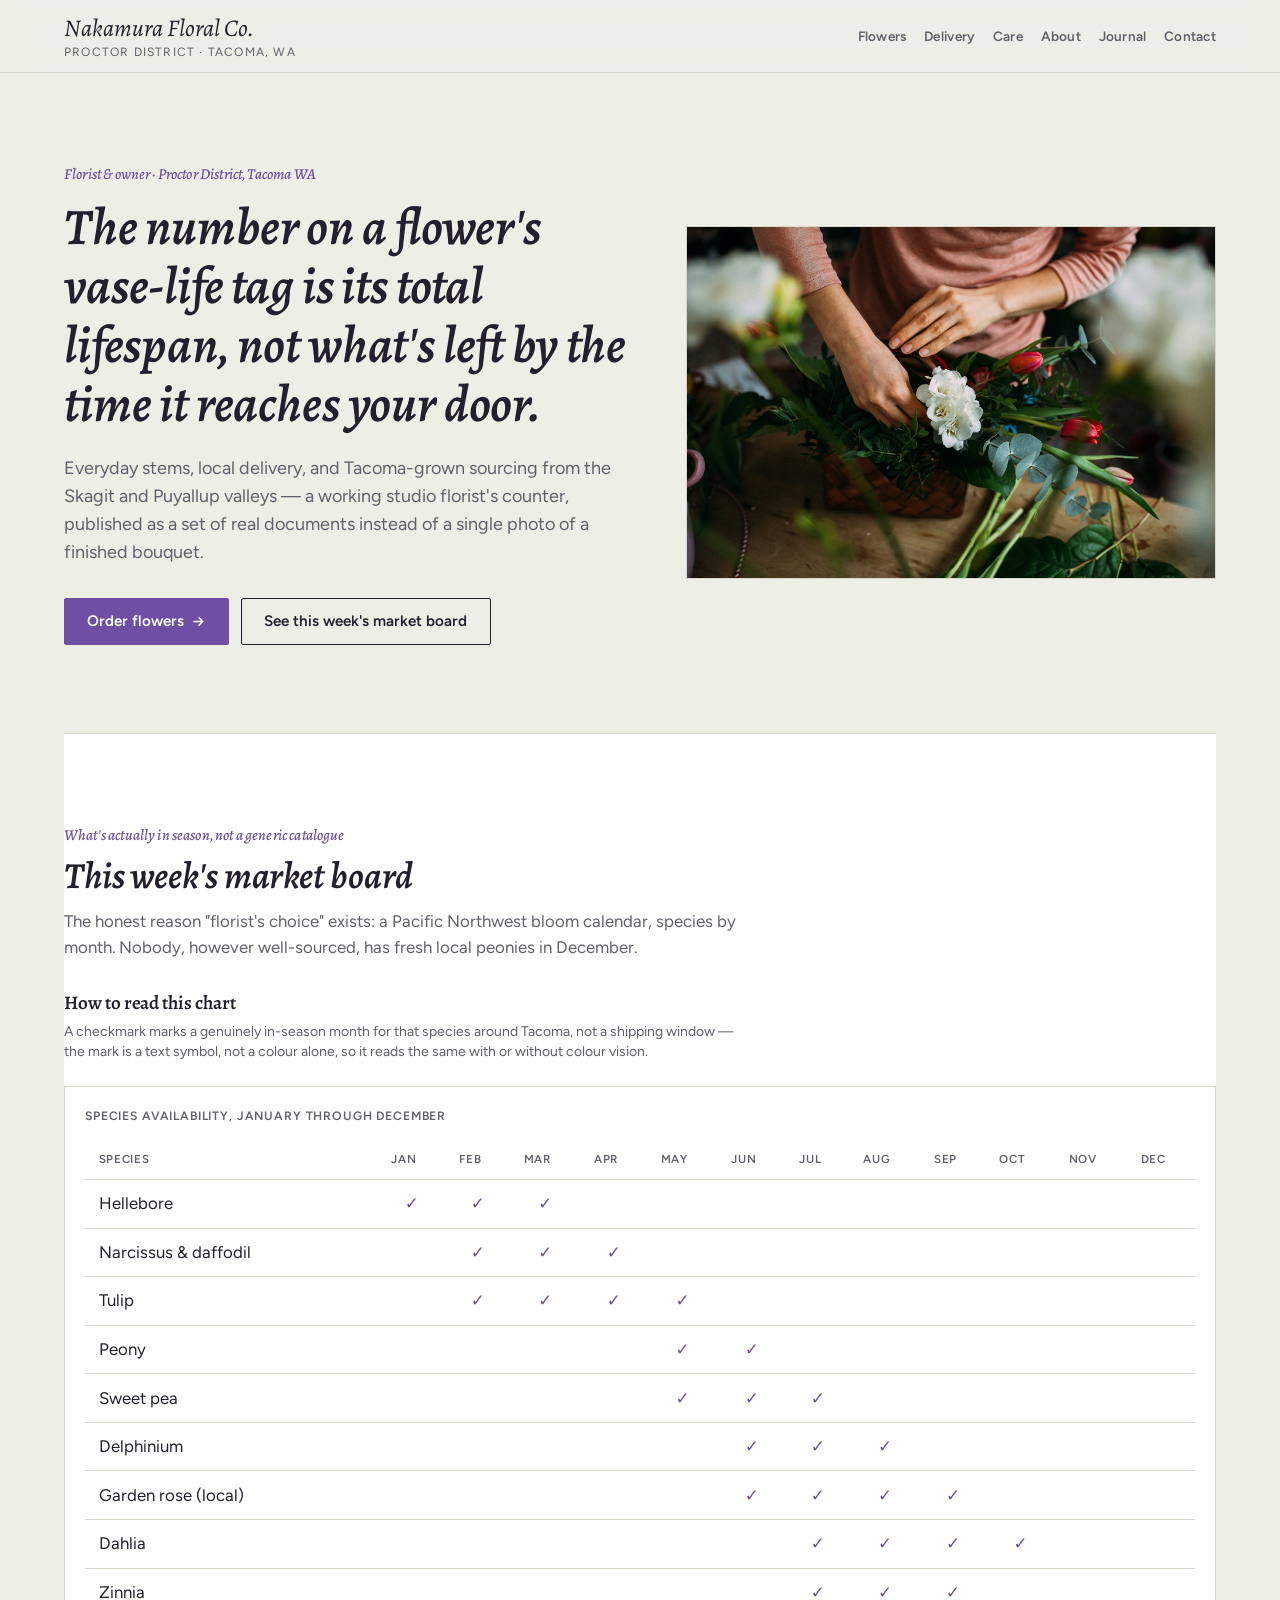
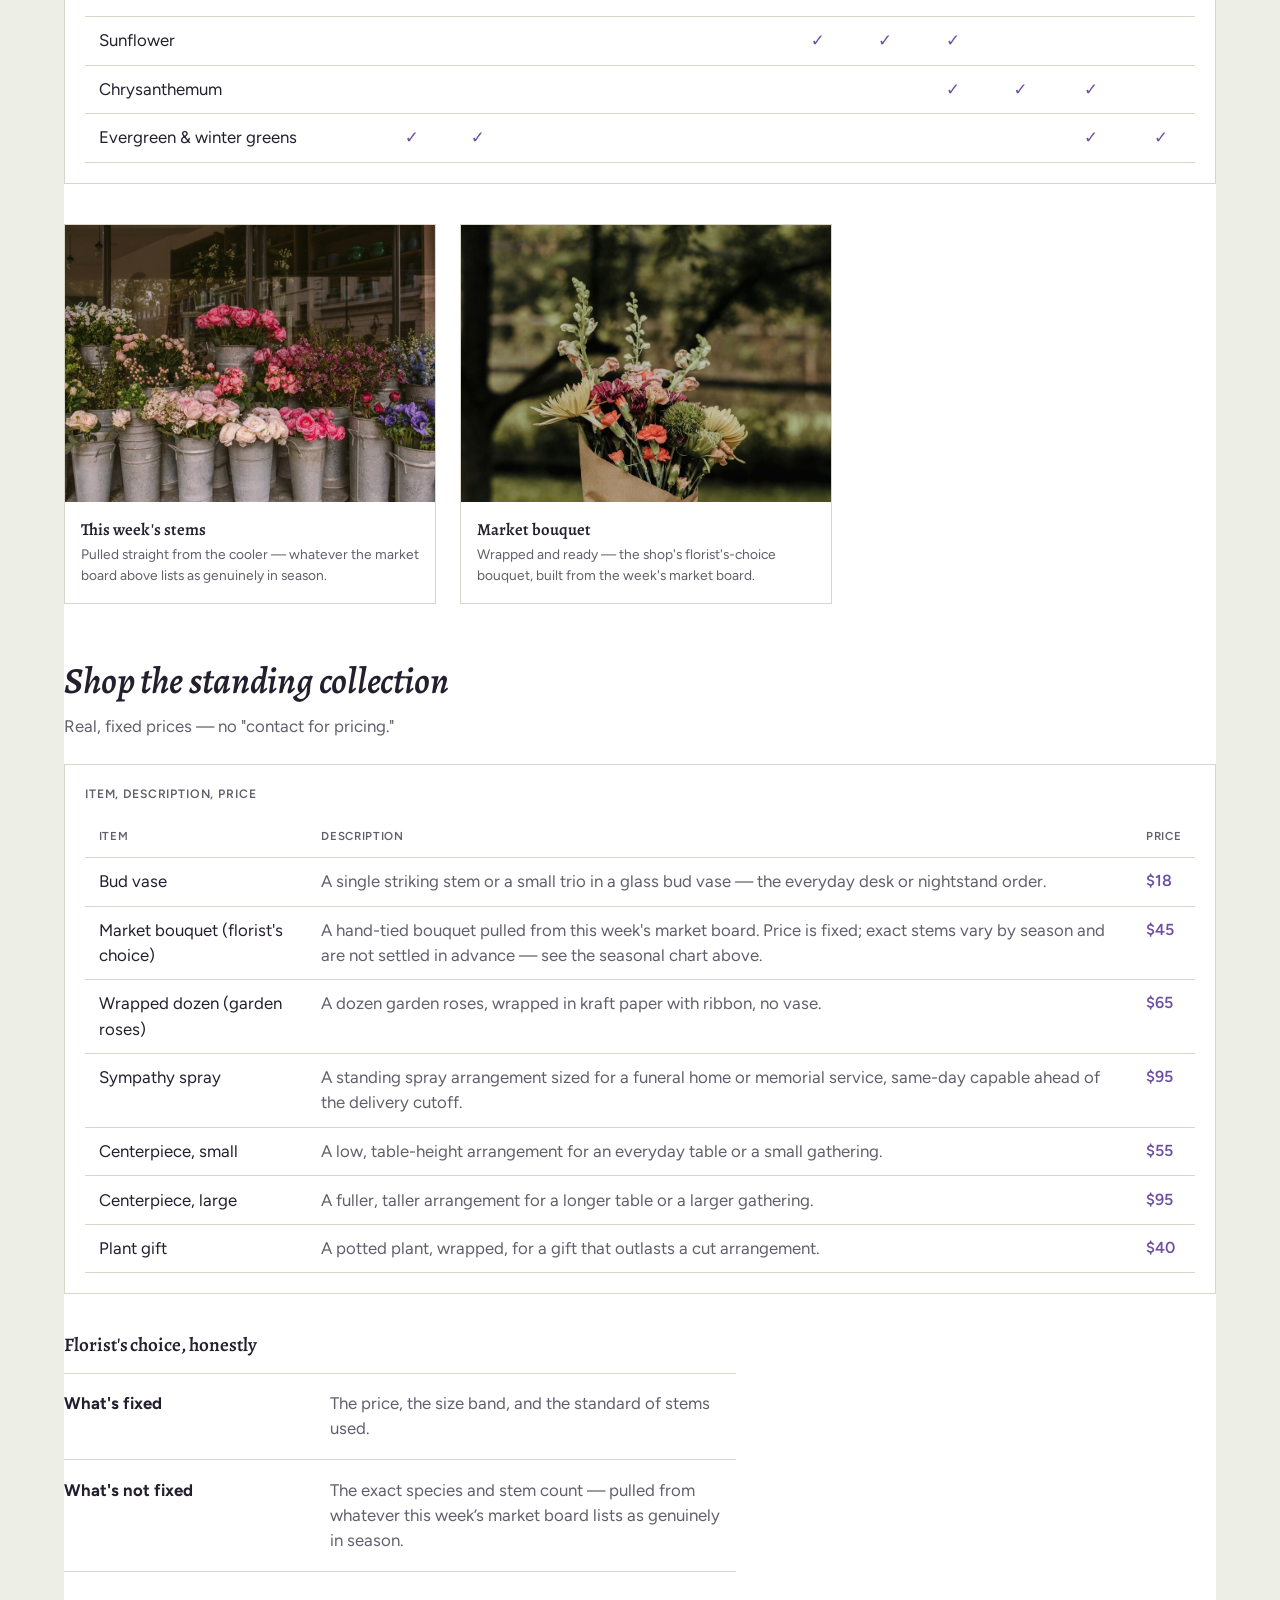
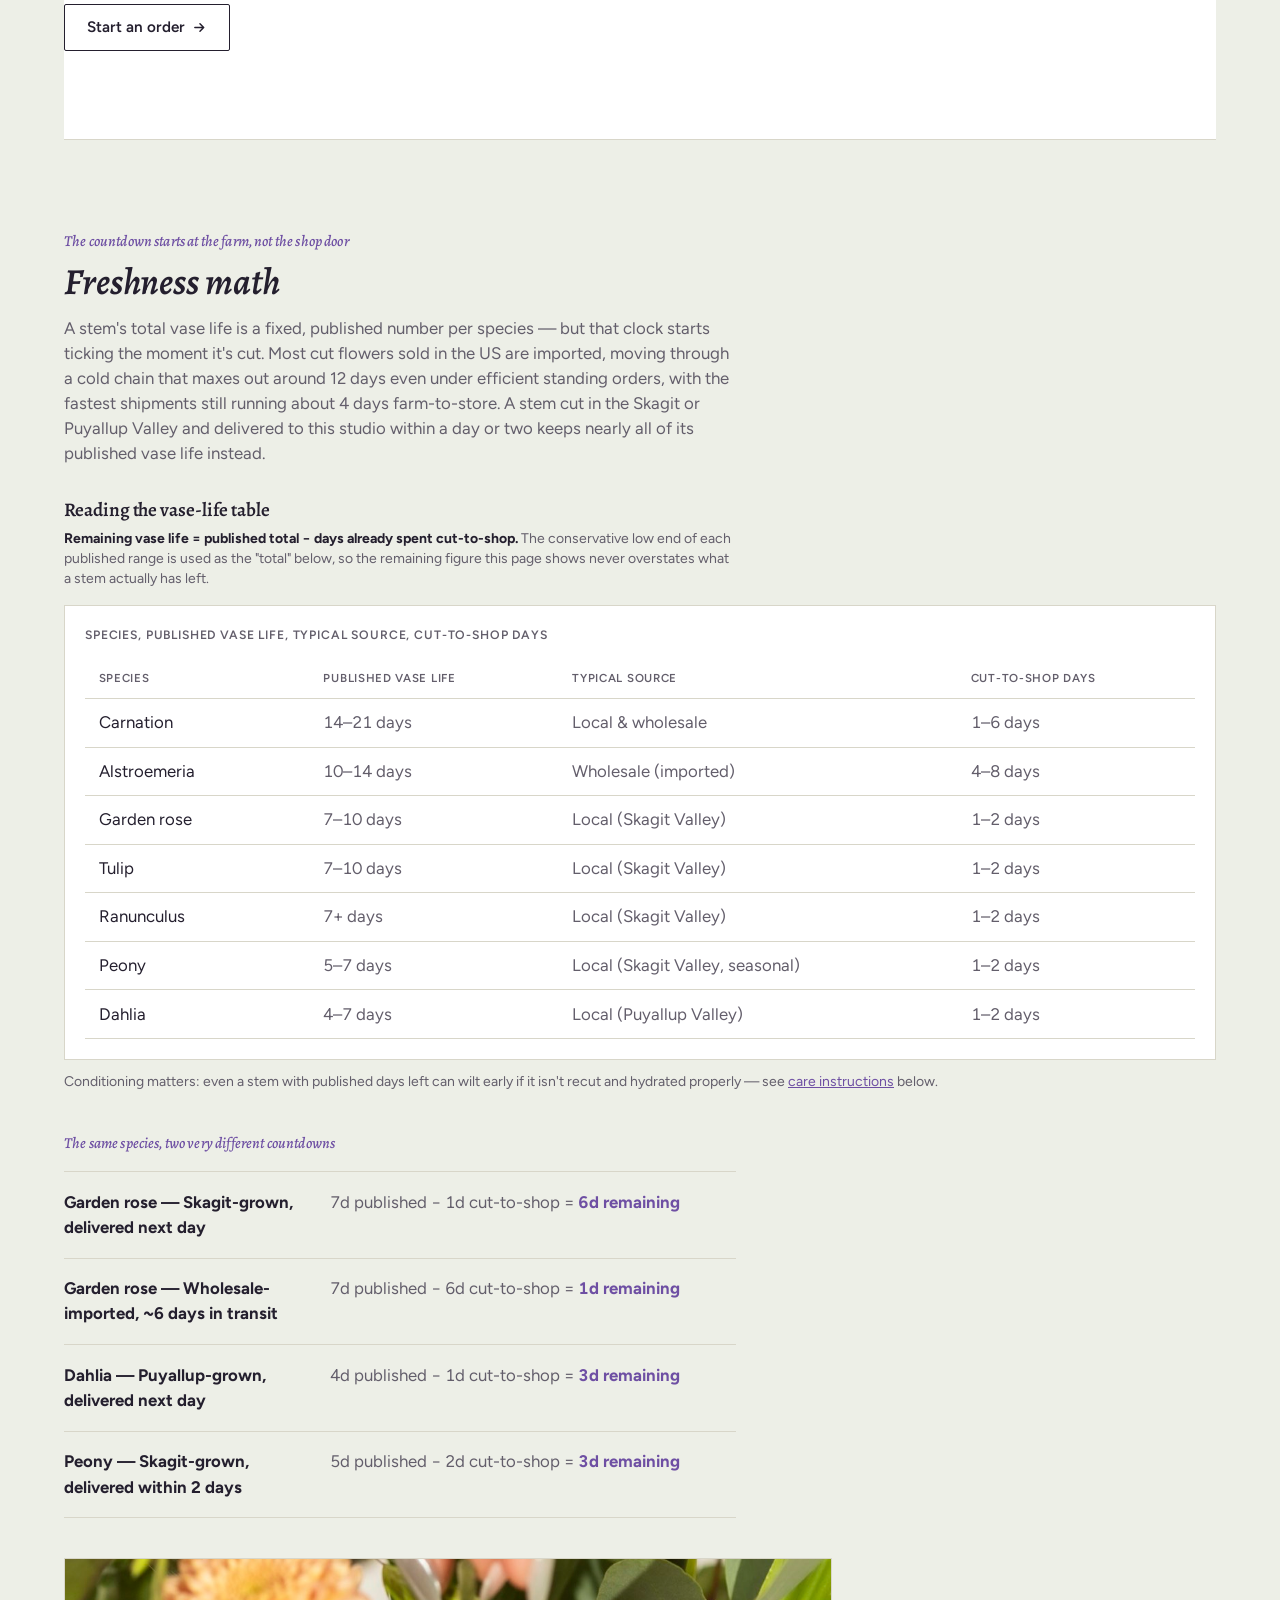
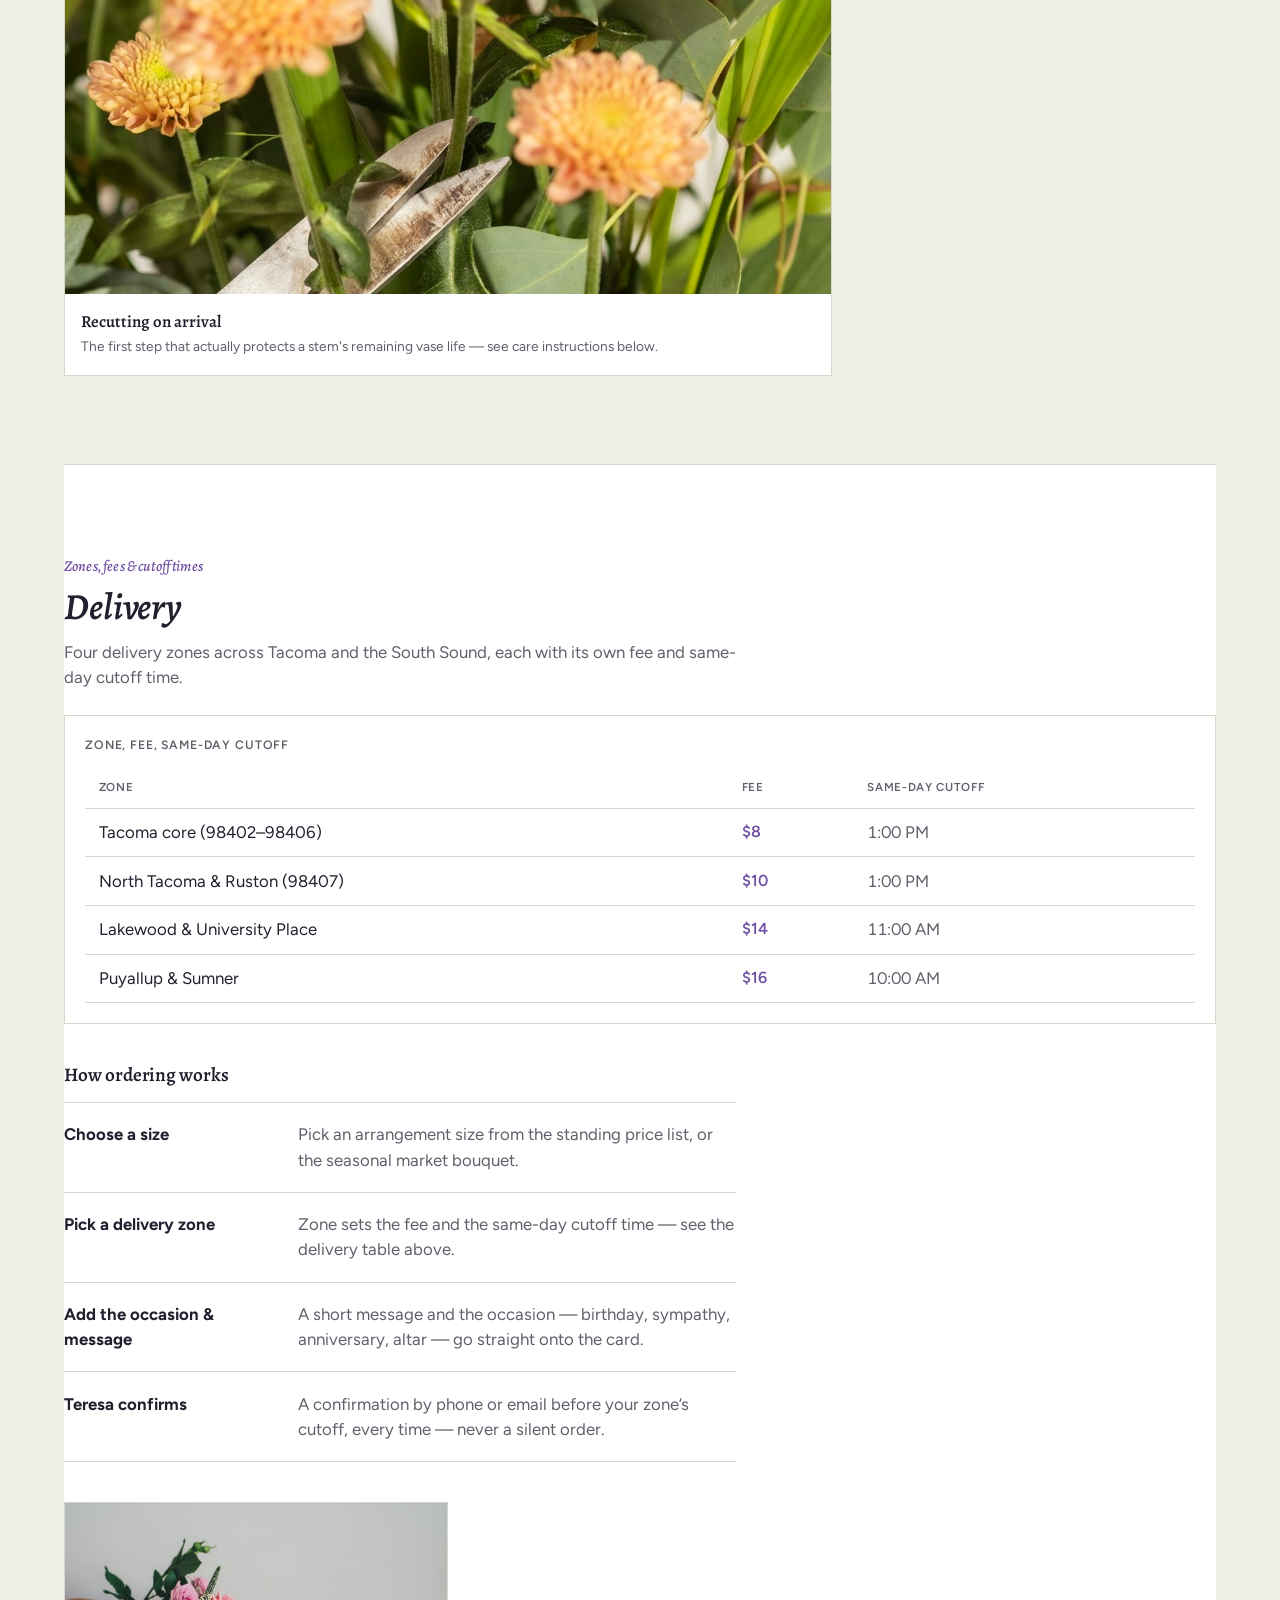
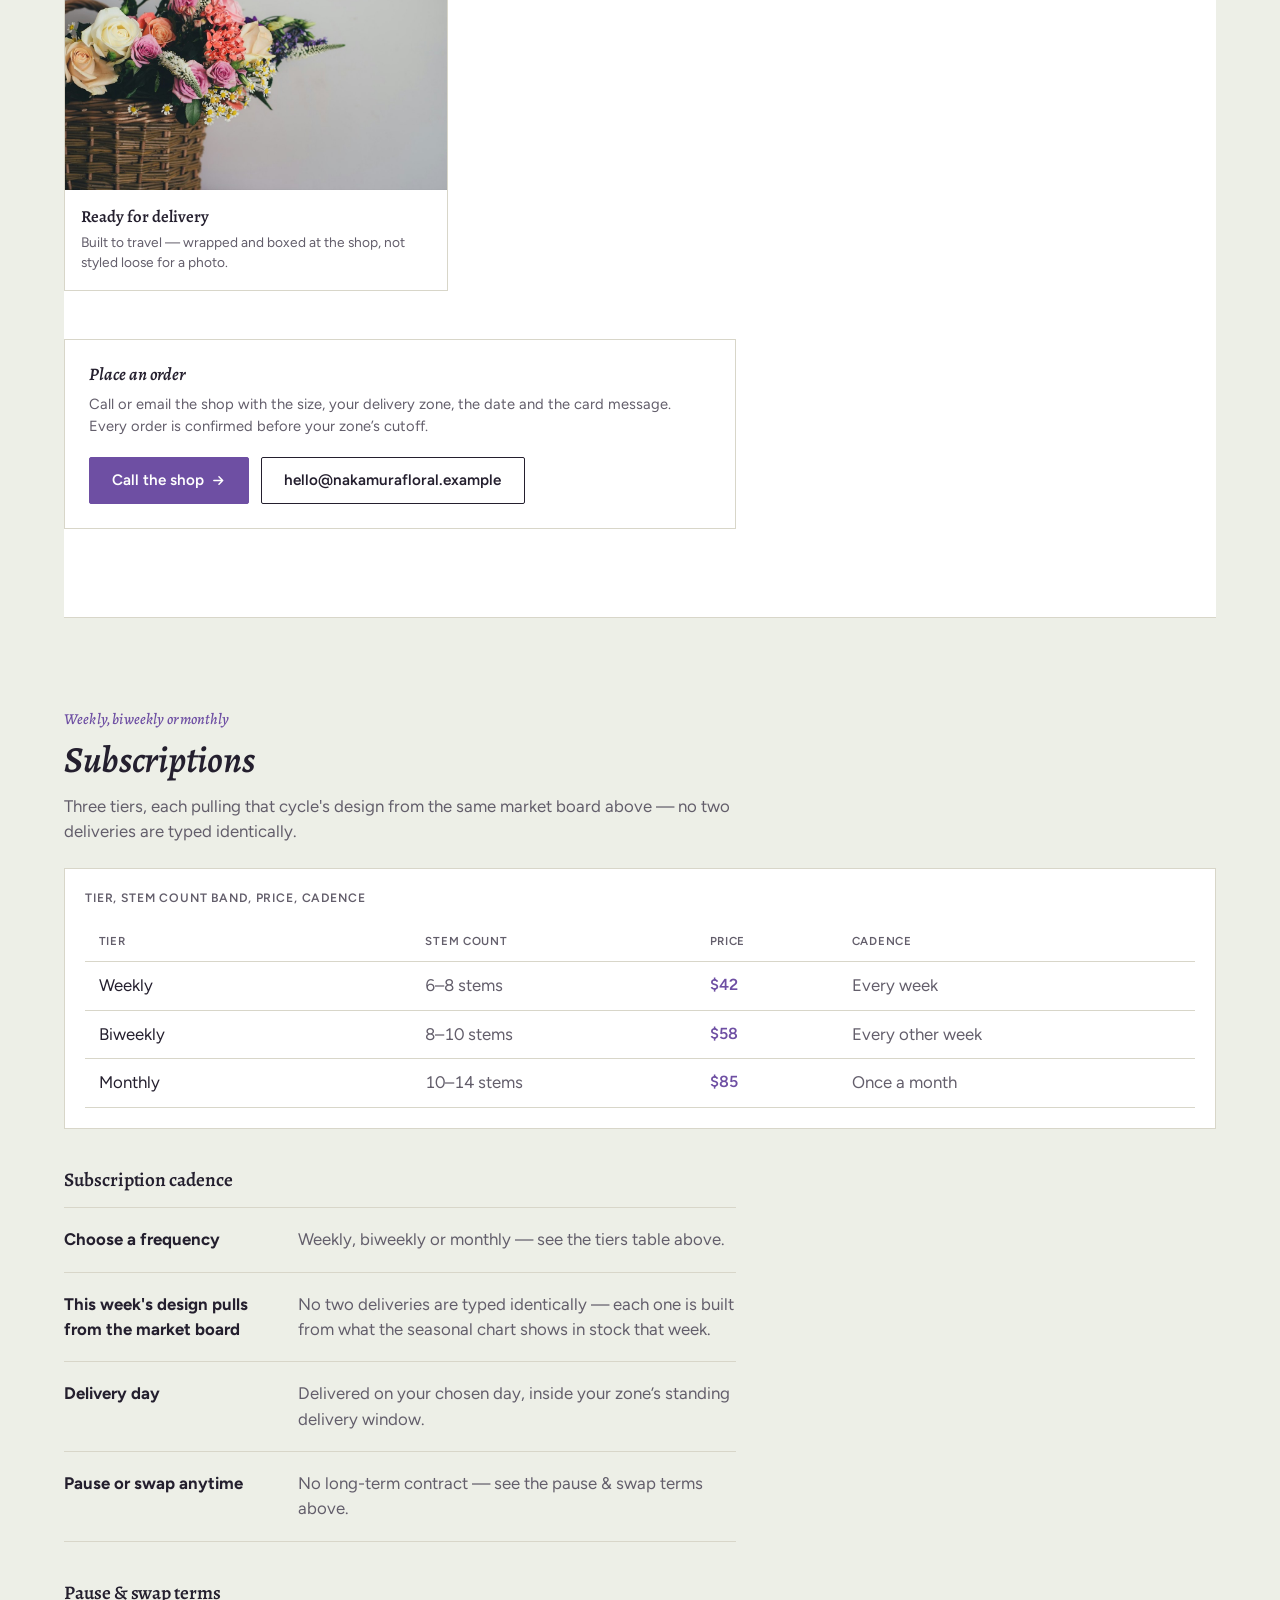
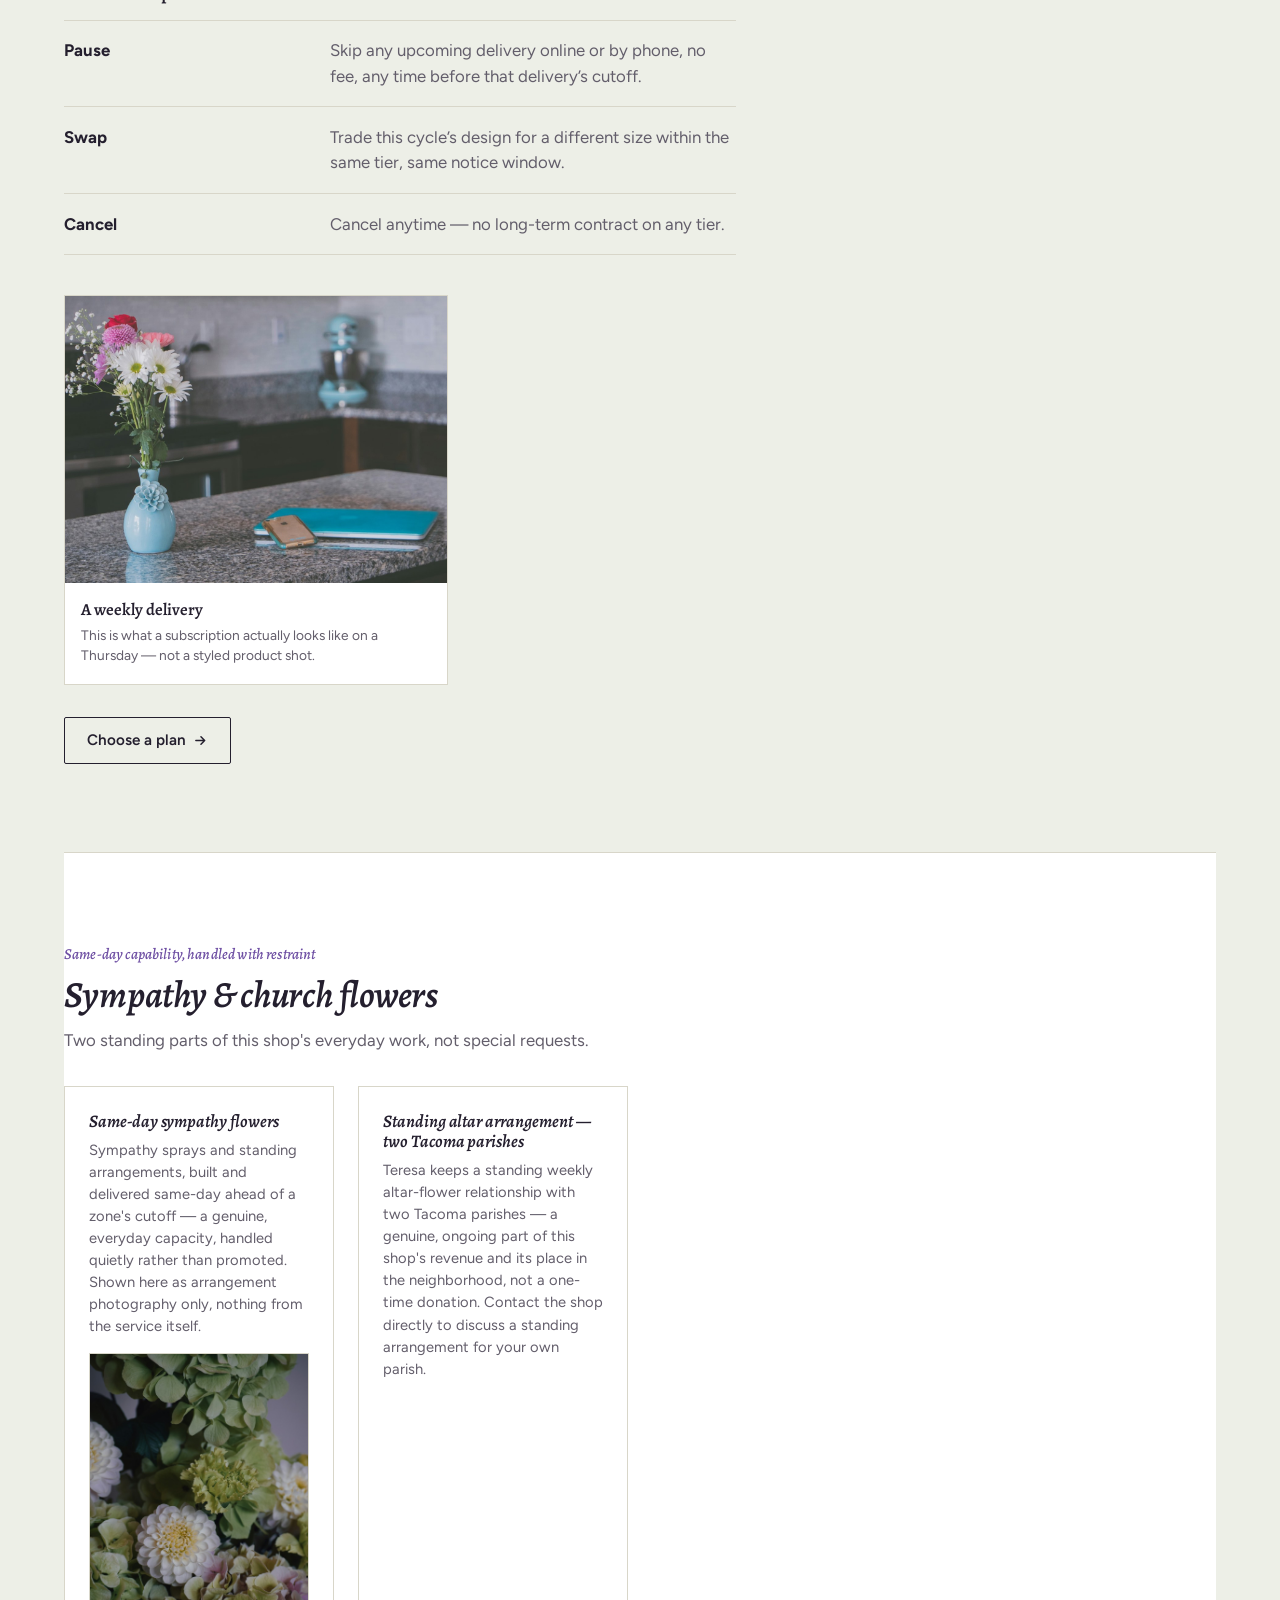
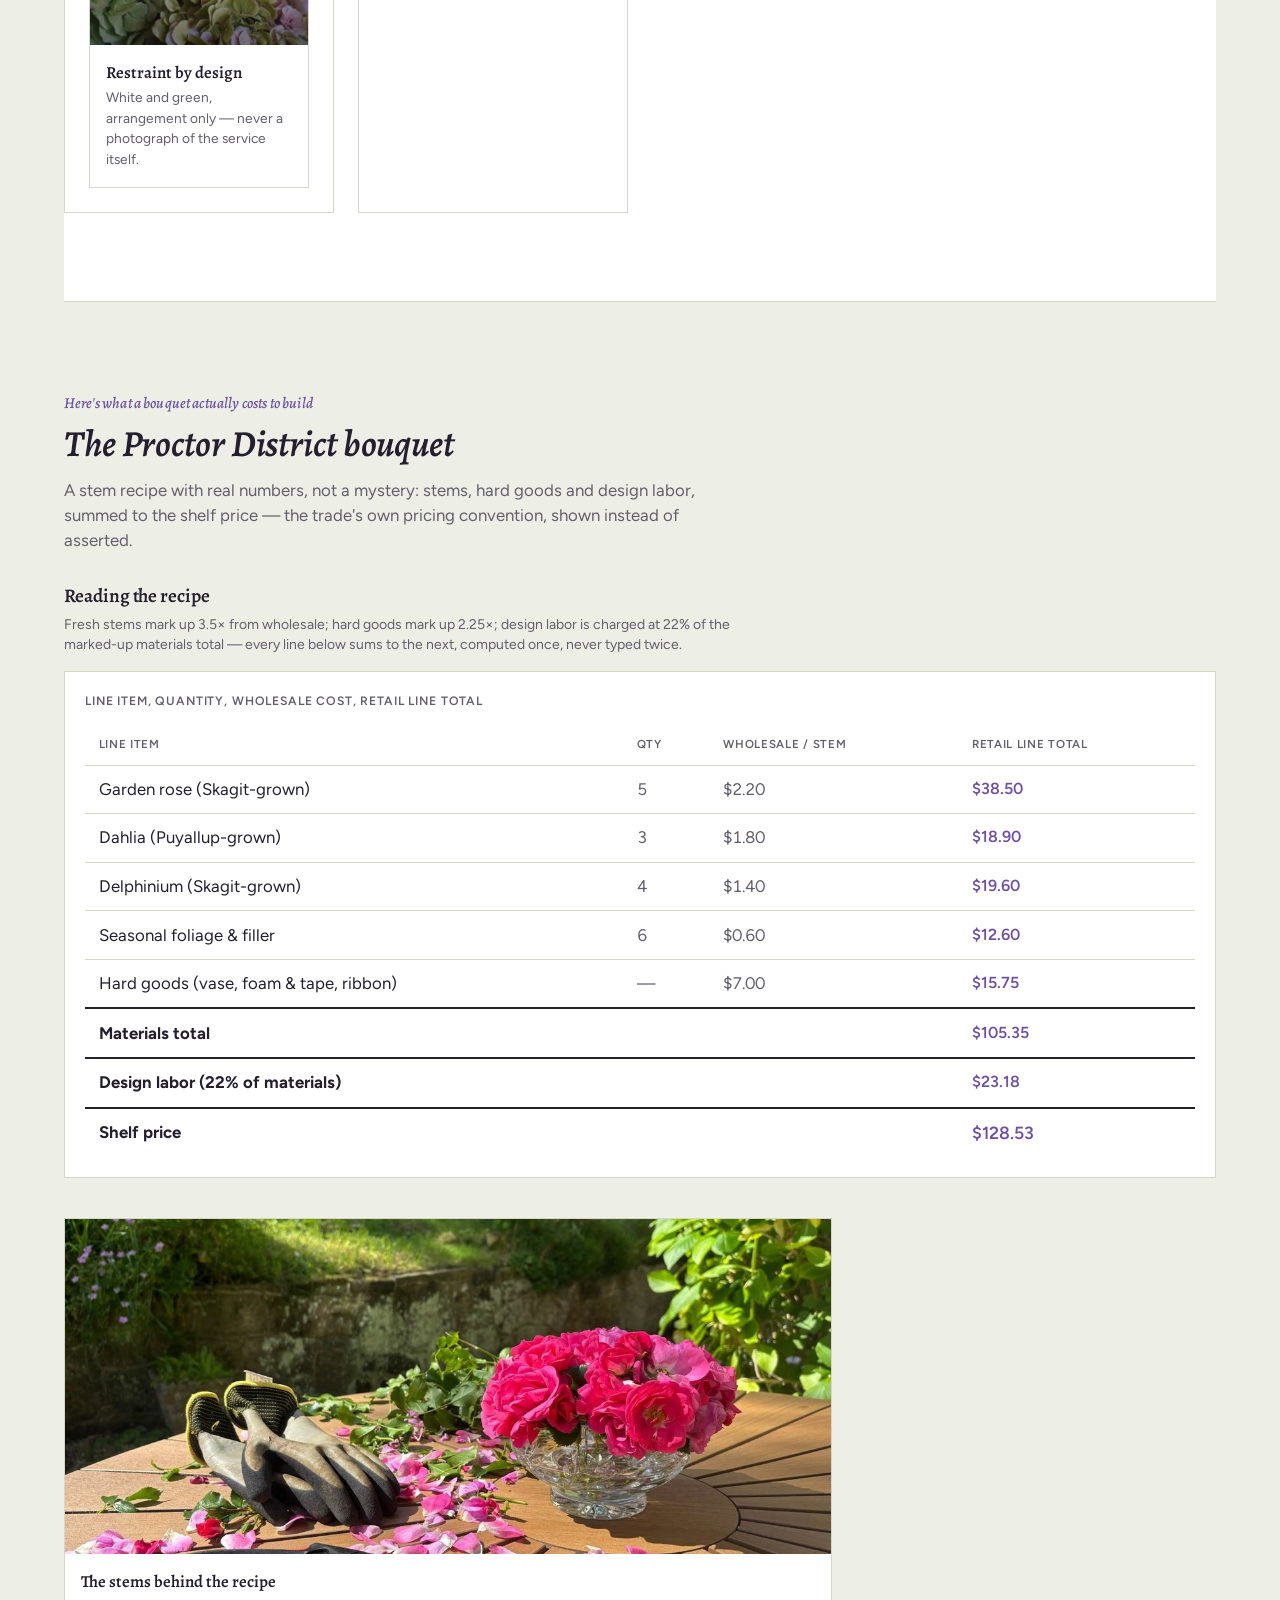
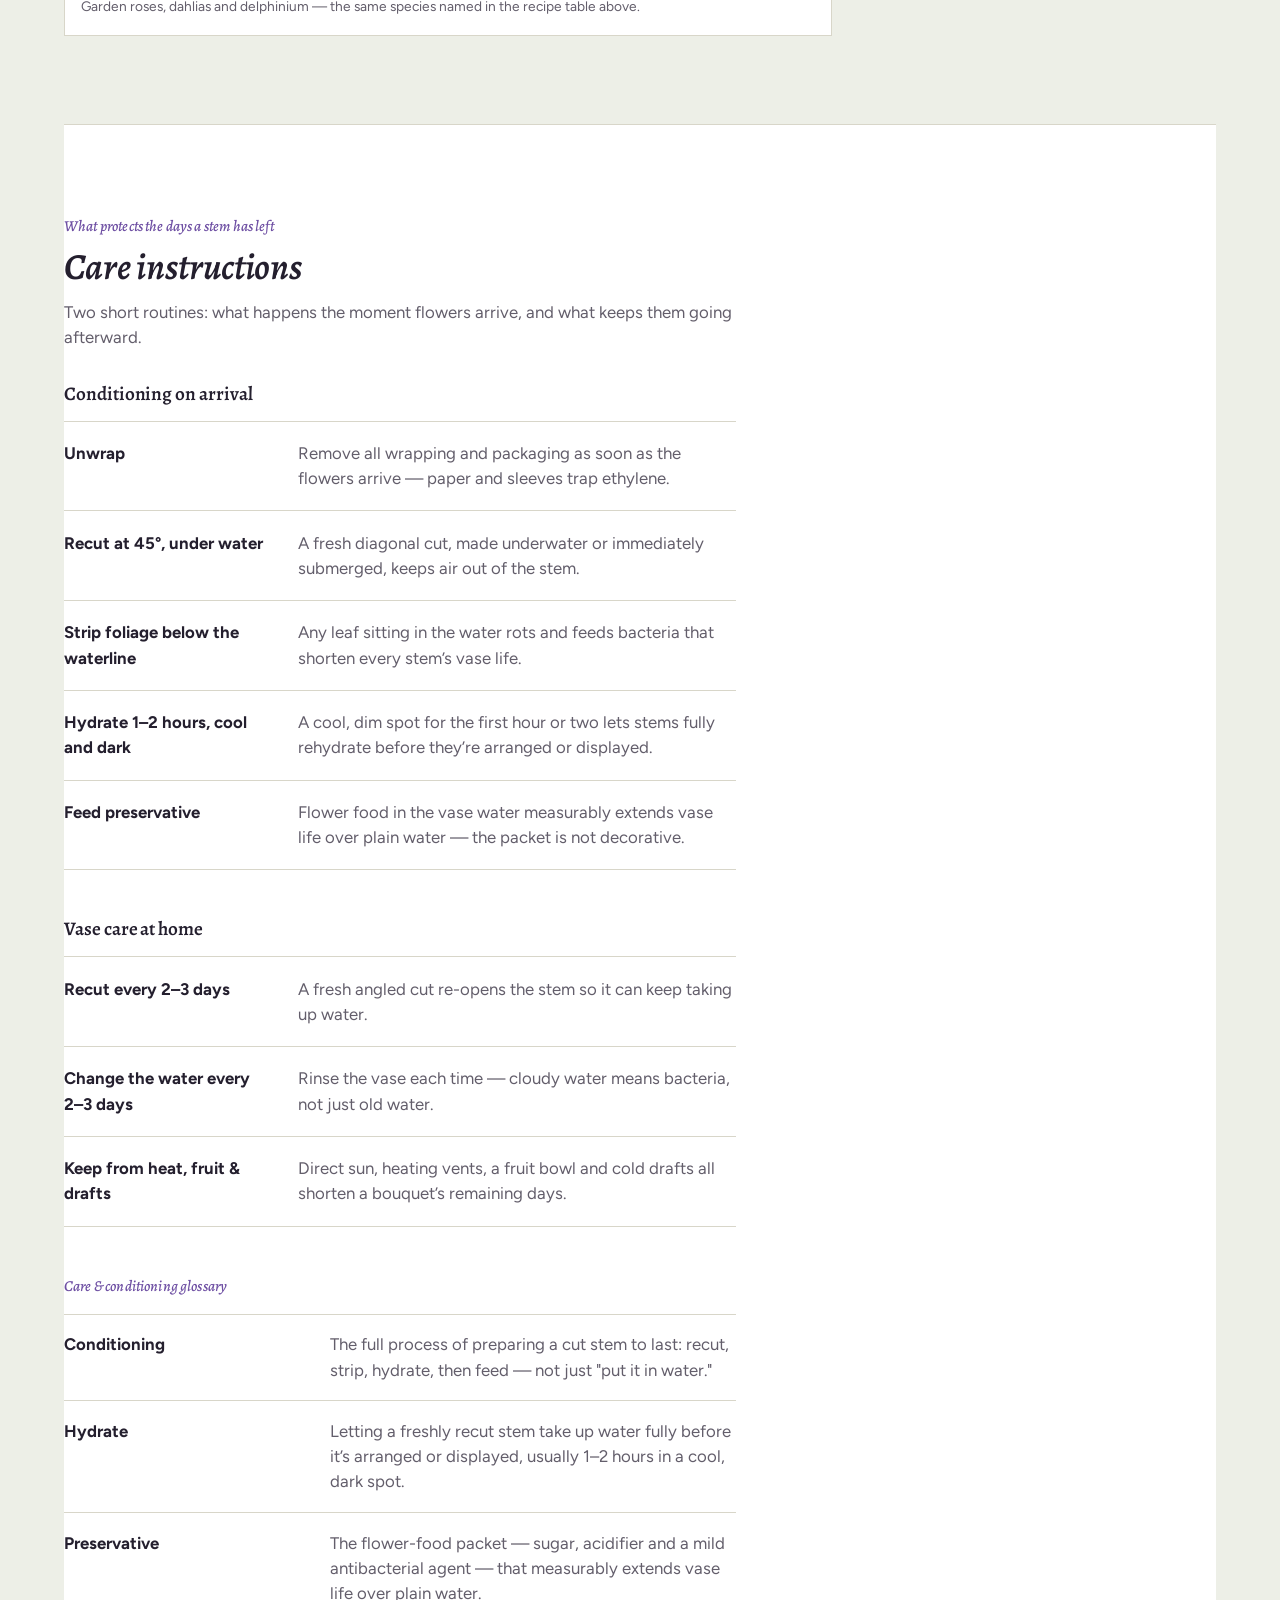
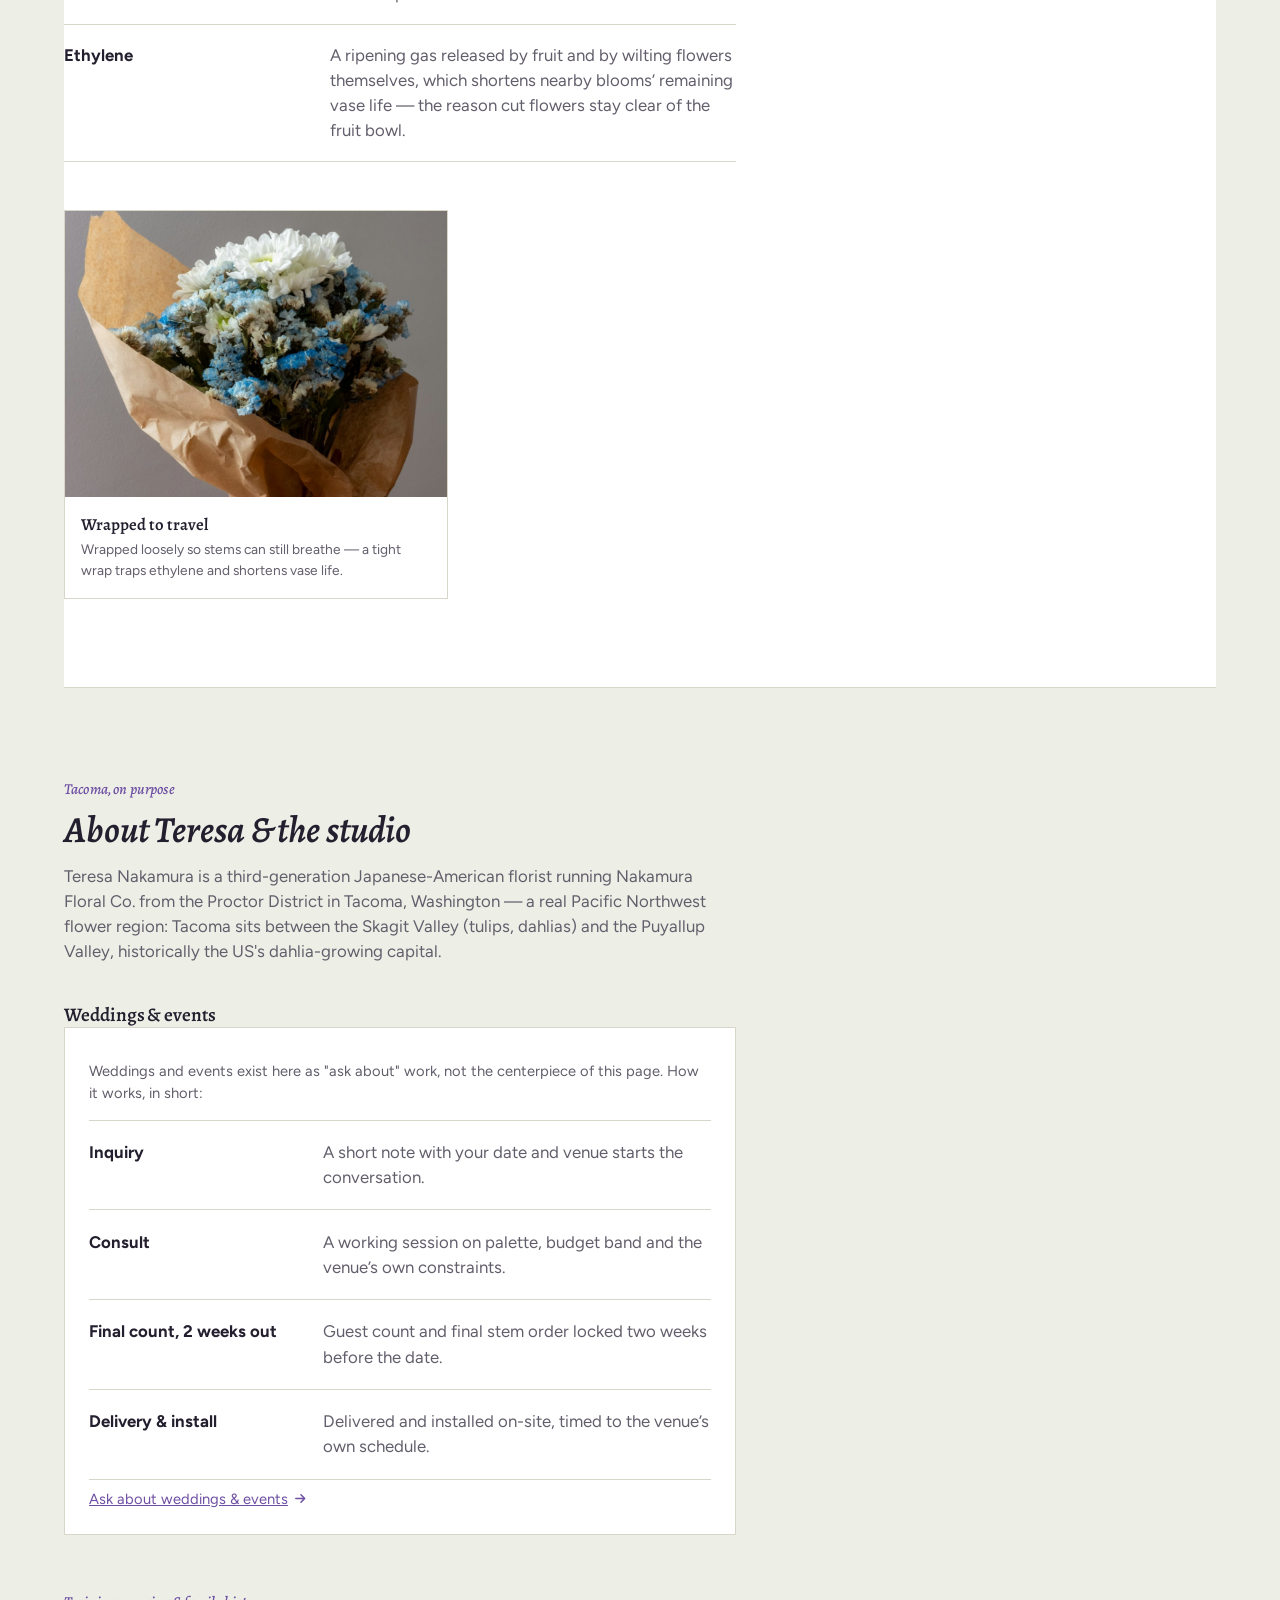
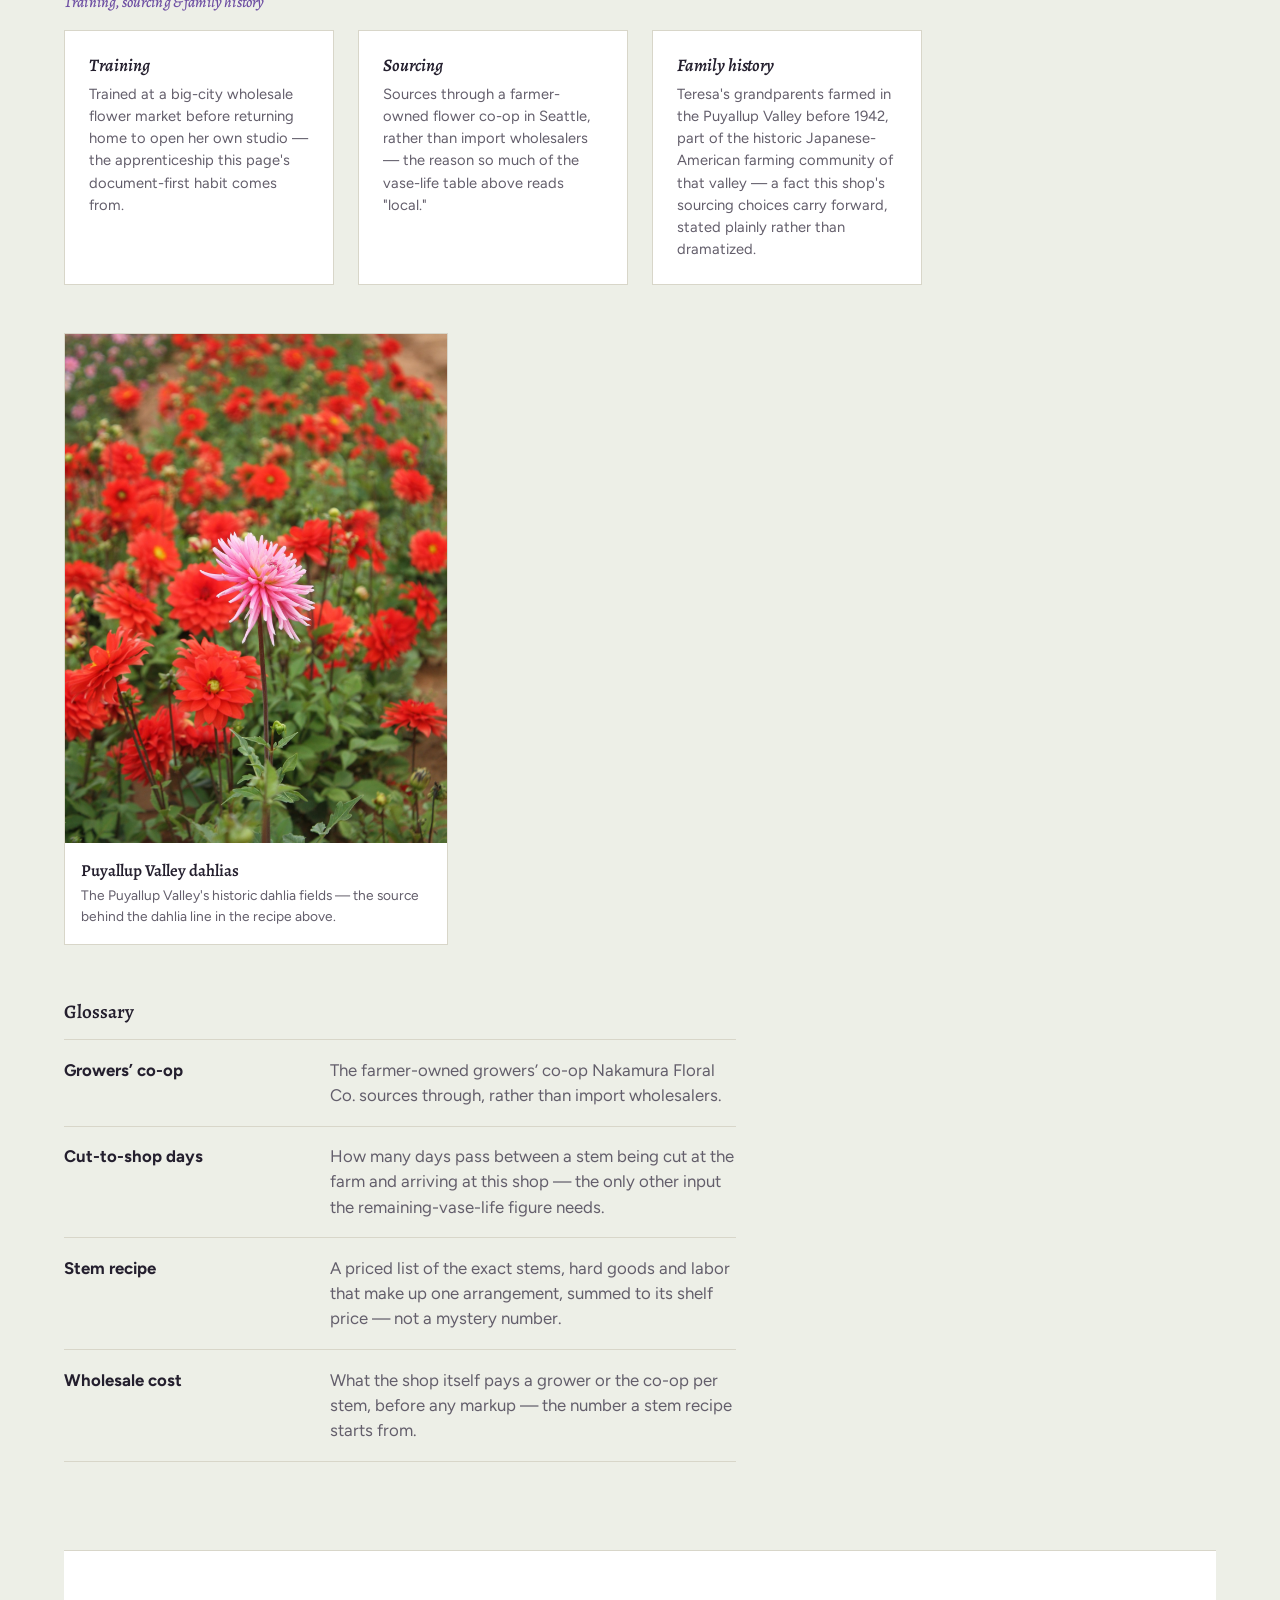
==== commit 833ce99f: "1.0.1: "Roughly 80% of cut flowers sold in the US are imported" now reads "Most", since the page cit" ====
--- a/index.html
+++ b/index.html
@@ -12,7 +12,7 @@
 Real, fixed prices — no "contact for pricing."
 </p> <div class="mt-6 table-scroll" tabindex="0" role="region" aria-label="Standing price list, scrollable"> <table class="spec"> <caption>Item, description, price</caption> <thead> <tr> <th scope="col">Item</th> <th scope="col">Description</th> <th scope="col">Price</th> </tr> </thead> <tbody> <tr> <th scope="row">Bud vase</th> <td class="muted">A single striking stem or a small trio in a glass bud vase — the everyday desk or nightstand order.</td> <td class="v">$18</td> </tr><tr> <th scope="row">Market bouquet (florist&#39;s choice)</th> <td class="muted">A hand-tied bouquet pulled from this week&#39;s market board. Price is fixed; exact stems vary by season and are not settled in advance — see the seasonal chart above.</td> <td class="v">$45</td> </tr><tr> <th scope="row">Wrapped dozen (garden roses)</th> <td class="muted">A dozen garden roses, wrapped in kraft paper with ribbon, no vase.</td> <td class="v">$65</td> </tr><tr> <th scope="row">Sympathy spray</th> <td class="muted">A standing spray arrangement sized for a funeral home or memorial service, same-day capable ahead of the delivery cutoff.</td> <td class="v">$95</td> </tr><tr> <th scope="row">Centerpiece, small</th> <td class="muted">A low, table-height arrangement for an everyday table or a small gathering.</td> <td class="v">$55</td> </tr><tr> <th scope="row">Centerpiece, large</th> <td class="muted">A fuller, taller arrangement for a longer table or a larger gathering.</td> <td class="v">$95</td> </tr><tr> <th scope="row">Plant gift</th> <td class="muted">A potted plant, wrapped, for a gift that outlasts a cut arrangement.</td> <td class="v">$40</td> </tr> </tbody> </table> </div> <h3 class="mt-10" style="font-size: 1.2rem;">Florist's choice, honestly</h3> <dl class="glossary mt-4 max-w-2xl"> <div><dt>What&#39;s fixed</dt><dd>The price, the size band, and the standard of stems used.</dd></div><div><dt>What&#39;s not fixed</dt><dd>The exact species and stem count — pulled from whatever this week’s market board lists as genuinely in season.</dd></div> </dl> <p class="mt-8"> <a href="#order-request" class="btn btn-secondary">Start an order <svg width="13" height="13" viewBox="0 0 14 14" fill="none" aria-hidden="true" class="inline-block"> <path d="M2 7h9.5M7.5 3l4 4-4 4" stroke="currentColor" stroke-width="1.6" stroke-linecap="round" stroke-linejoin="round"></path> </svg></a> </p> </section> <!-- ── Freshness math ──────────────────────────────────────────────── --> <section id="freshness" class="section-gap"> <p class="eyebrow">The countdown starts at the farm, not the shop door</p> <h2 class="mt-2" style="font-size: clamp(1.6rem, 3vw, 2.3rem); font-style: italic;">Freshness math</h2> <p class="mt-3 max-w-2xl" style="color: var(--color-text-muted);">
 A stem's total vase life is a fixed, published number per species — but that clock starts ticking the
-        moment it's cut. Roughly 80% of cut flowers sold in the US are imported, moving through a cold chain that
+        moment it's cut. Most cut flowers sold in the US are imported, moving through a cold chain that
         maxes out around 12 days even under efficient standing orders, with the fastest shipments still running
         about 4 days farm-to-store. A stem cut in the Skagit or Puyallup Valley and delivered to this studio
         within a day or two keeps nearly all of its published vase life instead.
